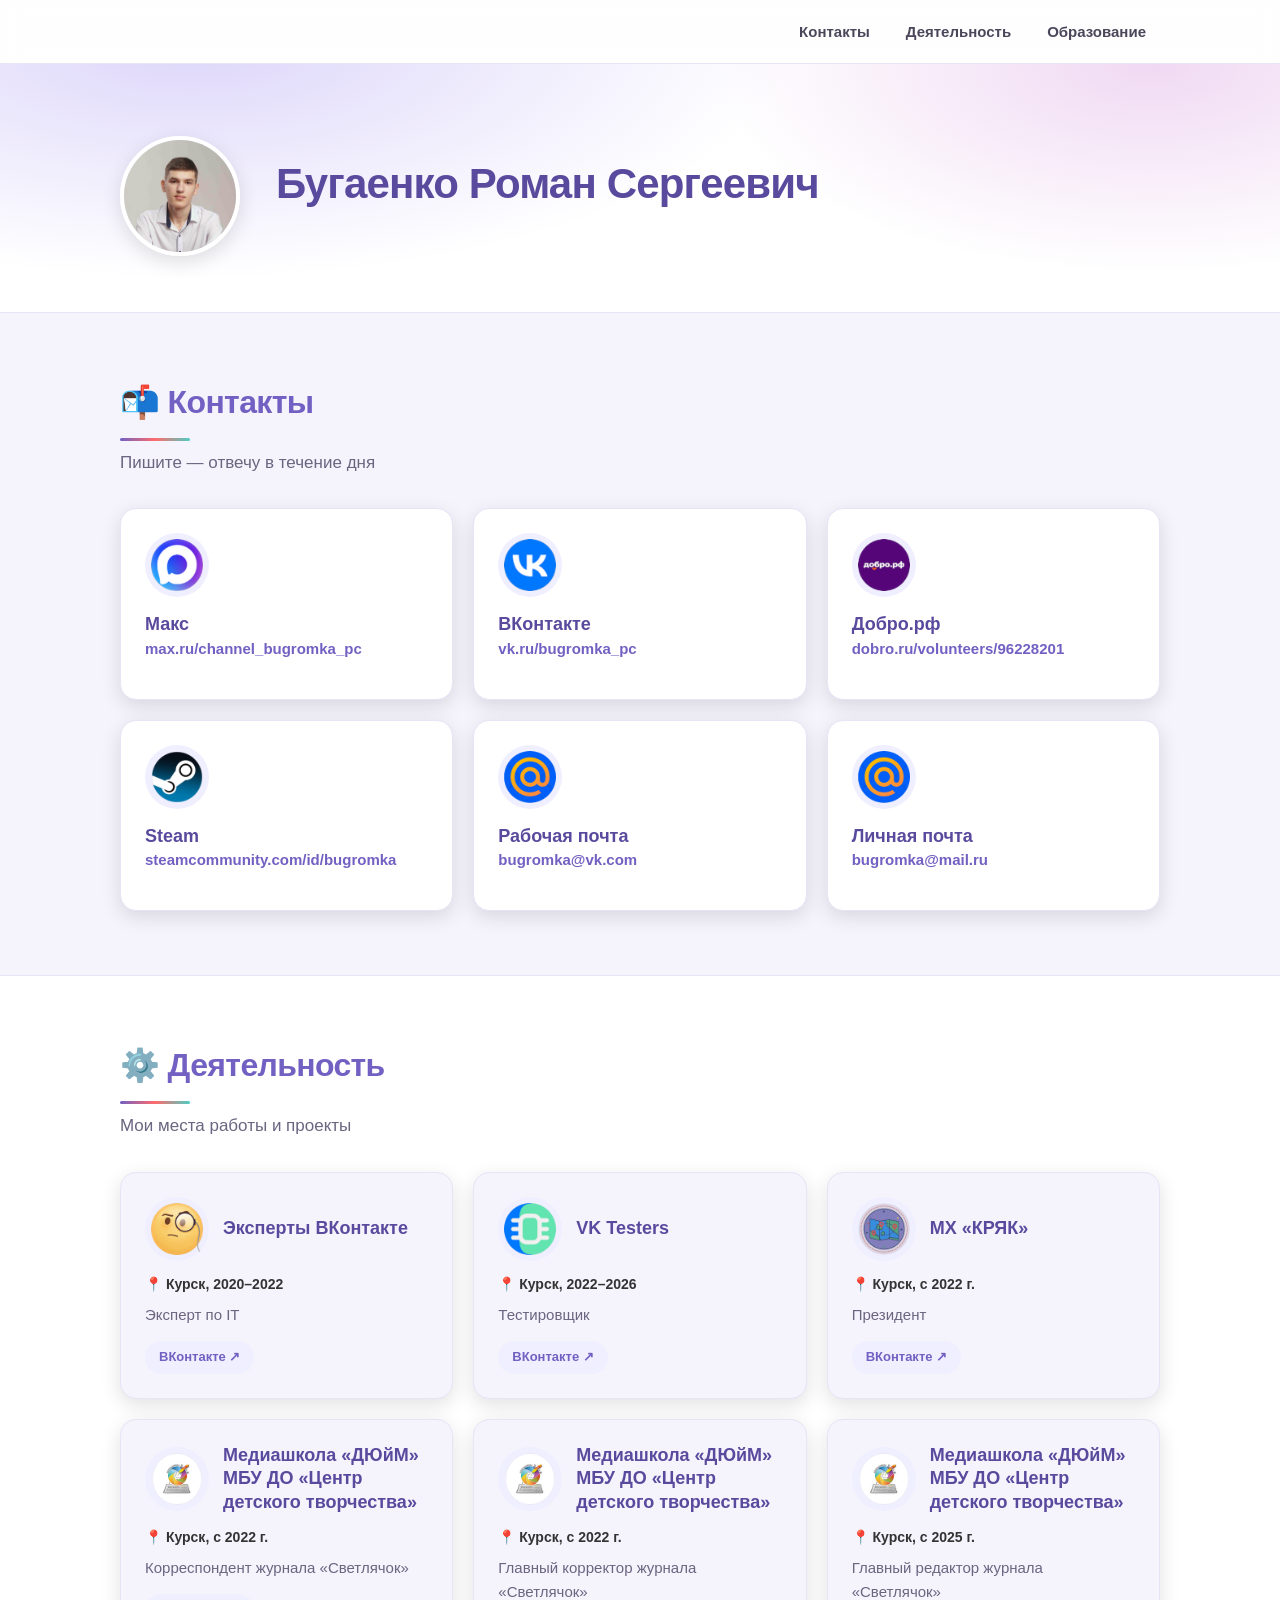
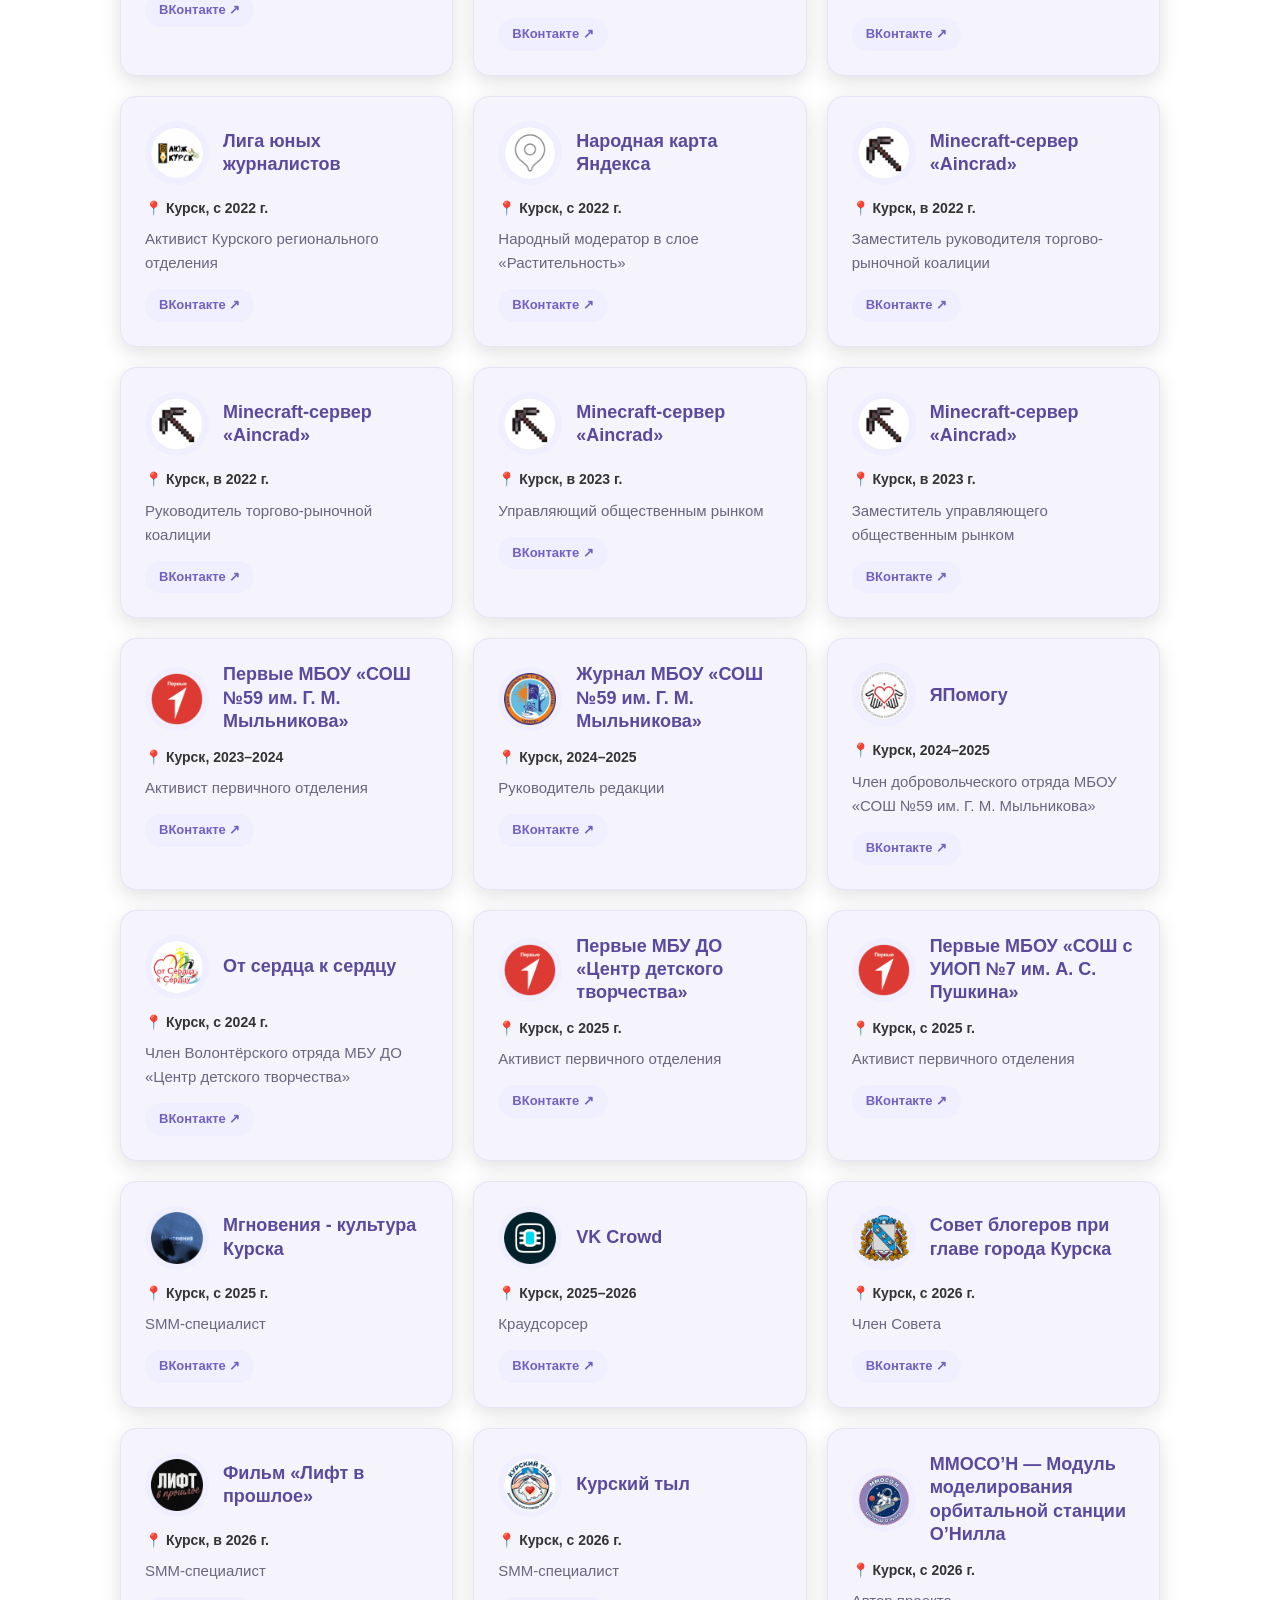
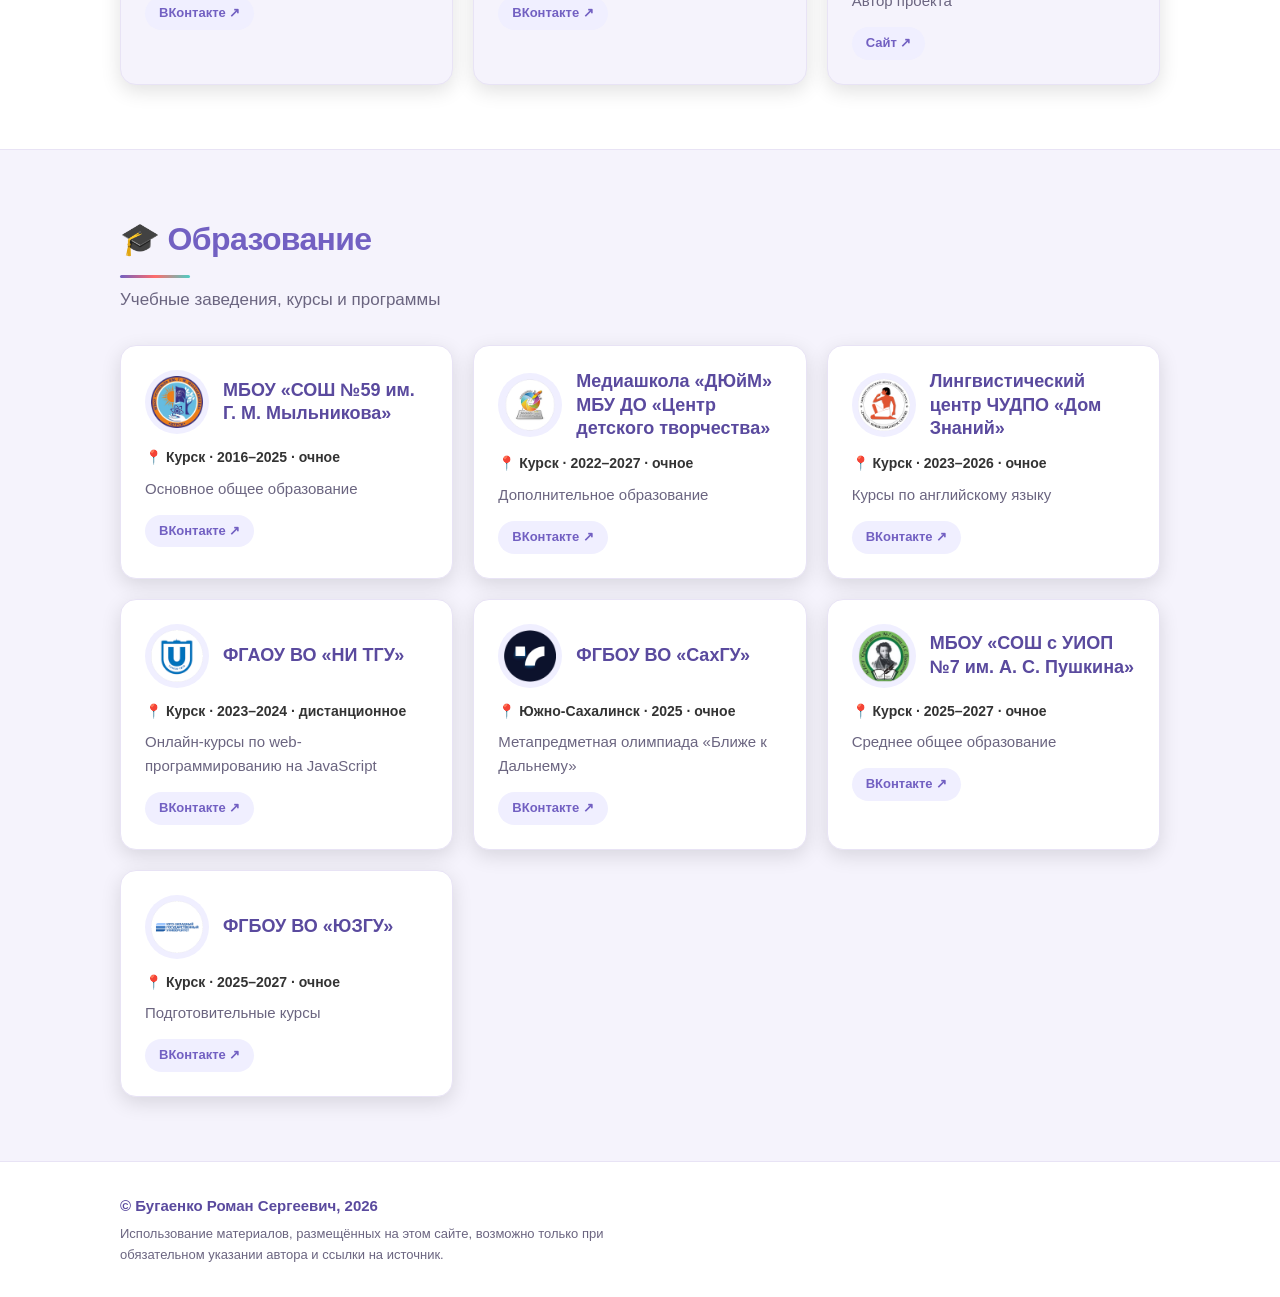
==== index.html @ f412c1bd "Add school59 journal editor-in-chief card (2024-2025) Co-authored-by: arena-agent <297053741+arena-a" ====
<!DOCTYPE html>
<html lang="ru">
<head>
    <meta charset="UTF-8">
    <meta name="viewport" content="width=device-width, initial-scale=1.0">
    <meta name="description" content="Бугаенко Роман Сергеевич — образование и контакты.">
    <meta name="theme-color" content="#7260c2">
    <title>Бугаенко Роман Сергеевич — Образование и контакты</title>
    <link rel="icon" href="assets/images/favicon.ico" sizes="48x48">
    <link rel="icon" type="image/png" sizes="32x32" href="assets/images/favicon-32.png">
    <link rel="icon" type="image/png" sizes="16x16" href="assets/images/favicon-16.png">
    <link rel="apple-touch-icon" sizes="180x180" href="assets/images/apple-touch-icon.png">
    <link rel="stylesheet" href="assets/css/style.css">
</head>
<body id="top">

    <header class="site-header">
        <div class="container header__inner">
            <nav class="nav" aria-label="Основная навигация">
                <a href="#contacts">Контакты</a>
                <a href="#activity">Деятельность</a>
                <a href="#education">Образование</a>
            </nav>
        </div>
    </header>

    <main>

        <section class="hero">
            <div class="container hero__inner">
                <img src="assets/images/avatar.jpg"
                     alt="Бугаенко Роман Сергеевич" class="hero__avatar" data-fallback="👤" referrerpolicy="no-referrer">
                <div class="hero__text">
                    <h1>Бугаенко Роман Сергеевич</h1>
                </div>
            </div>
        </section>

        <section class="section" id="contacts">
            <div class="container">
                <h2 class="section__title">📬 Контакты</h2>
                <p class="section__subtitle">Пишите — отвечу в течение дня</p>

                <div class="cards cards--contacts">
                    <a class="card card--link" href="https://max.ru/channel_bugromka_pc" target="_blank" rel="noopener noreferrer">
                        <div class="card__logo">
                            <img src="assets/images/max.png"
                                 alt="Макс" data-fallback="💬" referrerpolicy="no-referrer">
                        </div>
                        <h3 class="card__title">Макс</h3>
                        <p class="card__desc">max.ru/channel_bugromka_pc</p>
                    </a>

                    <a class="card card--link" href="https://vk.ru/bugromka_pc" target="_blank" rel="noopener noreferrer">
                        <div class="card__logo">
                            <img src="assets/images/vk.png"
                                 alt="VK" data-fallback="💙" referrerpolicy="no-referrer">
                        </div>
                        <h3 class="card__title">ВКонтакте</h3>
                        <p class="card__desc">vk.ru/bugromka_pc</p>
                    </a>

                    <a class="card card--link" href="https://dobro.ru/volunteers/96228201/about" target="_blank" rel="noopener noreferrer">
                        <div class="card__logo">
                            <img src="assets/images/dobro.png"
                                 alt="Добро.рф" data-fallback="❤️" referrerpolicy="no-referrer">
                        </div>
                        <h3 class="card__title">Добро.рф</h3>
                        <p class="card__desc">dobro.ru/volunteers/96228201</p>
                    </a>

                    <a class="card card--link" href="https://steamcommunity.com/id/bugromka/" target="_blank" rel="noopener noreferrer">
                        <div class="card__logo">
                            <img src="assets/images/steam.png" alt="Steam" data-fallback="🎮">
                        </div>
                        <h3 class="card__title">Steam</h3>
                        <p class="card__desc">steamcommunity.com/id/bugromka</p>
                    </a>

                    <a class="card card--link" href="mailto:bugromka@vk.com">
                        <div class="card__logo">
                            <img src="assets/images/mail.png" alt="Рабочая почта" data-fallback="✉️">
                        </div>
                        <h3 class="card__title">Рабочая почта</h3>
                        <p class="card__desc">bugromka@vk.com</p>
                    </a>

                    <a class="card card--link" href="mailto:bugromka@mail.ru">
                        <div class="card__logo">
                            <img src="assets/images/mail.png" alt="Личная почта" data-fallback="✉️">
                        </div>
                        <h3 class="card__title">Личная почта</h3>
                        <p class="card__desc">bugromka@mail.ru</p>
                    </a>
                </div>
            </div>
        </section>

        <section class="section section--alt" id="activity">
            <div class="container">
                <h2 class="section__title">⚙️ Деятельность</h2>
                <p class="section__subtitle">Мои места работы и проекты</p>

                <div class="cards">
                    <article class="card">
                        <div class="card__head">
                            <div class="card__logo">
                                <img src="assets/images/experts-vk.png"
                                     alt="Эксперты ВКонтакте" loading="lazy" data-fallback="🧐">
                            </div>
                            <h3 class="card__title">Эксперты ВКонтакте</h3>
                        </div>
                        <p class="card__meta">📍 Курск, 2020–2022</p>
                        <p class="card__desc">Эксперт по IT</p>
                    
                        <a class="card__vk" href="https://vk.ru/club182611749" target="_blank" rel="noopener noreferrer">ВКонтакте ↗</a>
                    </article>
                    <article class="card">
                        <div class="card__head">
                            <div class="card__logo">
                                <img src="assets/images/work-vk-testers.png"
                                     alt="VK Testers" loading="lazy" data-fallback="🧪">
                            </div>
                            <h3 class="card__title">VK Testers</h3>
                        </div>
                        <p class="card__meta">📍 Курск, 2022–2026</p>
                        <p class="card__desc">Тестировщик</p>
                    
                        <a class="card__vk" href="https://vk.ru/testers" target="_blank" rel="noopener noreferrer">ВКонтакте ↗</a>
                    </article>
                    <article class="card">
                        <div class="card__head">
                            <div class="card__logo">
                                <img src="assets/images/work-kryak.png"
                                     alt="МХ «КРЯК»" loading="lazy" data-fallback="🌐">
                            </div>
                            <h3 class="card__title">МХ «КРЯК»</h3>
                        </div>
                        <p class="card__meta">📍 Курск, с 2022 г.</p>
                        <p class="card__desc">Президент</p>
                    
                        <a class="card__vk" href="https://vk.ru/yacluster_kryak" target="_blank" rel="noopener noreferrer">ВКонтакте ↗</a>
                    </article>
                    <article class="card">
                        <div class="card__head">
                            <div class="card__logo">
                                <img src="assets/images/dyujm.png"
                                     alt="Медиашкола «ДЮйМ» МБУ ДО «Центр детского творчества»" loading="lazy" data-fallback="📰">
                            </div>
                            <h3 class="card__title">Медиашкола «ДЮйМ» МБУ ДО «Центр детского творчества»</h3>
                        </div>
                        <p class="card__meta">📍 Курск, с 2022 г.</p>
                        <p class="card__desc">Корреспондент журнала «Светлячок»</p>
                        <a class="card__vk" href="https://vk.ru/mediaschuledyujm" target="_blank" rel="noopener noreferrer">ВКонтакте ↗</a>
                    </article>
                    <article class="card">
                        <div class="card__head">
                            <div class="card__logo">
                                <img src="assets/images/dyujm.png"
                                     alt="Медиашкола «ДЮйМ» МБУ ДО «Центр детского творчества»" loading="lazy" data-fallback="📰">
                            </div>
                            <h3 class="card__title">Медиашкола «ДЮйМ» МБУ ДО «Центр детского творчества»</h3>
                        </div>
                        <p class="card__meta">📍 Курск, с 2022 г.</p>
                        <p class="card__desc">Главный корректор журнала «Светлячок»</p>
                        <a class="card__vk" href="https://vk.ru/mediaschuledyujm" target="_blank" rel="noopener noreferrer">ВКонтакте ↗</a>
                    </article>
                    <article class="card">
                        <div class="card__head">
                            <div class="card__logo">
                                <img src="assets/images/dyujm.png"
                                     alt="Медиашкола «ДЮйМ» МБУ ДО «Центр детского творчества»" loading="lazy" data-fallback="📰">
                            </div>
                            <h3 class="card__title">Медиашкола «ДЮйМ» МБУ ДО «Центр детского творчества»</h3>
                        </div>
                        <p class="card__meta">📍 Курск, с 2025 г.</p>
                        <p class="card__desc">Главный редактор журнала «Светлячок»</p>
                        <a class="card__vk" href="https://vk.ru/mediaschuledyujm" target="_blank" rel="noopener noreferrer">ВКонтакте ↗</a>
                    </article>
                    <article class="card">
                        <div class="card__head">
                            <div class="card__logo">
                                <img src="assets/images/lyuzh.png"
                                     alt="Лига юных журналистов" loading="lazy" data-fallback="📝">
                            </div>
                            <h3 class="card__title">Лига юных журналистов</h3>
                        </div>
                        <p class="card__meta">📍 Курск, с 2022 г.</p>
                        <p class="card__desc">Активист Курского регионального отделения</p>
                    
                        <a class="card__vk" href="https://vk.ru/mediasckoola" target="_blank" rel="noopener noreferrer">ВКонтакте ↗</a>
                    </article>
                    <article class="card">
                        <div class="card__head">
                            <div class="card__logo">
                                <img src="assets/images/nmap.png"
                                     alt="Народная карта Яндекса" loading="lazy" data-fallback="🗺️">
                            </div>
                            <h3 class="card__title">Народная карта Яндекса</h3>
                        </div>
                        <p class="card__meta">📍 Курск, с 2022 г.</p>
                        <p class="card__desc">Народный модератор в слое «Растительность»</p>
                    
                        <a class="card__vk" href="https://vk.ru/nmaps_official" target="_blank" rel="noopener noreferrer">ВКонтакте ↗</a>
                    </article>
                    <article class="card">
                        <div class="card__head">
                            <div class="card__logo">
                                <img src="assets/images/aincrad.png"
                                     alt="Minecraft-сервер «Aincrad»" loading="lazy" data-fallback="⛏️">
                            </div>
                            <h3 class="card__title">Minecraft-сервер «Aincrad»</h3>
                        </div>
                        <p class="card__meta">📍 Курск, в 2022 г.</p>
                        <p class="card__desc">Заместитель руководителя торгово-рыночной коалиции</p>
                    
                        <a class="card__vk" href="https://vk.ru/aynckrad" target="_blank" rel="noopener noreferrer">ВКонтакте ↗</a>
                    </article>
                    <article class="card">
                        <div class="card__head">
                            <div class="card__logo">
                                <img src="assets/images/aincrad.png"
                                     alt="Minecraft-сервер «Aincrad»" loading="lazy" data-fallback="⛏️">
                            </div>
                            <h3 class="card__title">Minecraft-сервер «Aincrad»</h3>
                        </div>
                        <p class="card__meta">📍 Курск, в 2022 г.</p>
                        <p class="card__desc">Руководитель торгово-рыночной коалиции</p>
                    
                        <a class="card__vk" href="https://vk.ru/aynckrad" target="_blank" rel="noopener noreferrer">ВКонтакте ↗</a>
                    </article>
                    <article class="card">
                        <div class="card__head">
                            <div class="card__logo">
                                <img src="assets/images/aincrad.png"
                                     alt="Minecraft-сервер «Aincrad»" loading="lazy" data-fallback="⛏️">
                            </div>
                            <h3 class="card__title">Minecraft-сервер «Aincrad»</h3>
                        </div>
                        <p class="card__meta">📍 Курск, в 2023 г.</p>
                        <p class="card__desc">Управляющий общественным рынком</p>
                    
                        <a class="card__vk" href="https://vk.ru/aynckrad" target="_blank" rel="noopener noreferrer">ВКонтакте ↗</a>
                    </article>
                    <article class="card">
                        <div class="card__head">
                            <div class="card__logo">
                                <img src="assets/images/aincrad.png"
                                     alt="Minecraft-сервер «Aincrad»" loading="lazy" data-fallback="⛏️">
                            </div>
                            <h3 class="card__title">Minecraft-сервер «Aincrad»</h3>
                        </div>
                        <p class="card__meta">📍 Курск, в 2023 г.</p>
                        <p class="card__desc">Заместитель управляющего общественным рынком</p>
                    
                        <a class="card__vk" href="https://vk.ru/aynckrad" target="_blank" rel="noopener noreferrer">ВКонтакте ↗</a>
                    </article>
                    <article class="card">
                        <div class="card__head">
                            <div class="card__logo">
                                <img src="assets/images/work-pervye.png"
                                     alt="Первые МБОУ «СОШ №59 им. Г. М. Мыльникова»" loading="lazy" data-fallback="1️⃣">
                            </div>
                            <h3 class="card__title">Первые МБОУ «СОШ №59 им. Г. М. Мыльникова»</h3>
                        </div>
                        <p class="card__meta">📍 Курск, 2023–2024</p>
                        <p class="card__desc">Активист первичного отделения</p>
                    
                        <a class="card__vk" href="https://vk.ru/school59k" target="_blank" rel="noopener noreferrer">ВКонтакте ↗</a>
                    </article>
                    <article class="card">
                        <div class="card__head">
                            <div class="card__logo">
                                <img src="assets/images/school59.png"
                                     alt="Журнал МБОУ «СОШ №59 им. Г. М. Мыльникова»" loading="lazy" data-fallback="📰">
                            </div>
                            <h3 class="card__title">Журнал МБОУ «СОШ №59 им. Г. М. Мыльникова»</h3>
                        </div>
                        <p class="card__meta">📍 Курск, 2024–2025</p>
                        <p class="card__desc">Руководитель редакции</p>
                        <a class="card__vk" href="https://vk.ru/school59k" target="_blank" rel="noopener noreferrer">ВКонтакте ↗</a>
                    </article>
                    <article class="card">
                        <div class="card__head">
                            <div class="card__logo">
                                <img src="assets/images/yapomogu.png"
                                     alt="ЯПомогу" loading="lazy" data-fallback="🤝">
                            </div>
                            <h3 class="card__title">ЯПомогу</h3>
                        </div>
                        <p class="card__meta">📍 Курск, 2024–2025</p>
                        <p class="card__desc">Член добровольческого отряда МБОУ «СОШ №59 им. Г. М. Мыльникова»</p>
                    
                        <a class="card__vk" href="https://vk.ru/school59k" target="_blank" rel="noopener noreferrer">ВКонтакте ↗</a>
                    </article>
                    <article class="card">
                        <div class="card__head">
                            <div class="card__logo">
                                <img src="assets/images/heart2heart.png"
                                     alt="От сердца к сердцу" loading="lazy" data-fallback="💗">
                            </div>
                            <h3 class="card__title">От сердца к сердцу</h3>
                        </div>
                        <p class="card__meta">📍 Курск, с 2024 г.</p>
                        <p class="card__desc">Член Волонтёрского отряда МБУ ДО «Центр детского творчества»</p>
                    
                        <a class="card__vk" href="https://vk.ru/club193783257" target="_blank" rel="noopener noreferrer">ВКонтакте ↗</a>
                    </article>
                    <article class="card">
                        <div class="card__head">
                            <div class="card__logo">
                                <img src="assets/images/work-pervye.png"
                                     alt="Первые МБУ ДО «Центр детского творчества»" loading="lazy" data-fallback="1️⃣">
                            </div>
                            <h3 class="card__title">Первые МБУ ДО «Центр детского творчества»</h3>
                        </div>
                        <p class="card__meta">📍 Курск, с 2025 г.</p>
                        <p class="card__desc">Активист первичного отделения</p>
                    
                        <a class="card__vk" href="https://vk.ru/cdtkursk" target="_blank" rel="noopener noreferrer">ВКонтакте ↗</a>
                    </article>
                    <article class="card">
                        <div class="card__head">
                            <div class="card__logo">
                                <img src="assets/images/work-pervye.png"
                                     alt="Первые МБОУ «СОШ с УИОП №7 им. А. С. Пушкина»" loading="lazy" data-fallback="1️⃣">
                            </div>
                            <h3 class="card__title">Первые МБОУ «СОШ с УИОП №7 им. А. С. Пушкина»</h3>
                        </div>
                        <p class="card__meta">📍 Курск, с 2025 г.</p>
                        <p class="card__desc">Активист первичного отделения</p>
                    
                        <a class="card__vk" href="https://vk.ru/public172144702" target="_blank" rel="noopener noreferrer">ВКонтакте ↗</a>
                    </article>
                    <article class="card">
                        <div class="card__head">
                            <div class="card__logo">
                                <img src="assets/images/work-mgnoveniya.png"
                                     alt="Мгновения - культура Курска" loading="lazy" data-fallback="🎭">
                            </div>
                            <h3 class="card__title">Мгновения - культура Курска</h3>
                        </div>
                        <p class="card__meta">📍 Курск, с 2025 г.</p>
                        <p class="card__desc">SMM-специалист</p>
                    
                        <a class="card__vk" href="https://vk.ru/kurskmoment" target="_blank" rel="noopener noreferrer">ВКонтакте ↗</a>
                    </article>
                    <article class="card">
                        <div class="card__head">
                            <div class="card__logo">
                                <img src="assets/images/work-vk-crowd.png"
                                     alt="VK Crowd" loading="lazy" data-fallback="👥">
                            </div>
                            <h3 class="card__title">VK Crowd</h3>
                        </div>
                        <p class="card__meta">📍 Курск, 2025–2026</p>
                        <p class="card__desc">Краудсорсер</p>
                    
                        <a class="card__vk" href="https://vk.ru/crowd" target="_blank" rel="noopener noreferrer">ВКонтакте ↗</a>
                    </article>
                    <article class="card">
                        <div class="card__head">
                            <div class="card__logo">
                                <img src="assets/images/work-gorod-kursk.png"
                                     alt="Город Курск" loading="lazy" data-fallback="🏛️">
                            </div>
                            <h3 class="card__title">Совет блогеров при главе города Курска</h3>
                        </div>
                        <p class="card__meta">📍 Курск, с 2026 г.</p>
                        <p class="card__desc">Член Совета</p>
                    
                        <a class="card__vk" href="https://vk.ru/kurskpressa" target="_blank" rel="noopener noreferrer">ВКонтакте ↗</a>
                    </article>
                    <article class="card">
                        <div class="card__head">
                            <div class="card__logo">
                                <img src="assets/images/work-lift.png"
                                     alt="ЛИФТ В ПРОШЛОМ" loading="lazy" data-fallback="🛗">
                            </div>
                            <h3 class="card__title">Фильм «Лифт в прошлое»</h3>
                        </div>
                        <p class="card__meta">📍 Курск, в 2026 г.</p>
                        <p class="card__desc">SMM-специалист</p>
                    
                        <a class="card__vk" href="https://vk.ru/lift_v_proshloe" target="_blank" rel="noopener noreferrer">ВКонтакте ↗</a>
                    </article>
                    <article class="card">
                        <div class="card__head">
                            <div class="card__logo">
                                <img src="assets/images/tyl.png"
                                     alt="Курский тыл" loading="lazy" data-fallback="❤️">
                            </div>
                            <h3 class="card__title">Курский тыл</h3>
                        </div>
                        <p class="card__meta">📍 Курск, с 2026 г.</p>
                        <p class="card__desc">SMM-специалист</p>
                    
                        <a class="card__vk" href="https://vk.ru/tilkursk" target="_blank" rel="noopener noreferrer">ВКонтакте ↗</a>
                    </article>
                    <article class="card">
                        <div class="card__head">
                            <div class="card__logo">
                                <img src="assets/images/mmoson.png"
                                     alt="ММОСО’Н — Модуль моделирования орбитальной станции О’Нилла" loading="lazy" data-fallback="🛰️">
                            </div>
                            <h3 class="card__title">ММОСО’Н — Модуль моделирования орбитальной станции О’Нилла</h3>
                        </div>
                        <p class="card__meta">📍 Курск, с 2026 г.</p>
                        <p class="card__desc">Автор проекта</p>
                        <a class="card__vk" href="https://www.mmoson.space/ru/index.html" target="_blank" rel="noopener noreferrer">Сайт ↗</a>
                    </article>
                </div>
            </div>
        </section>

        <section class="section" id="education">
            <div class="container">
                <h2 class="section__title">🎓 Образование</h2>
                <p class="section__subtitle">Учебные заведения, курсы и программы</p>

                <div class="cards">
                    <article class="card">
                        <div class="card__head">
                            <div class="card__logo">
                                <img src="assets/images/school59.png"
                                     alt="Школа №59" loading="lazy" data-fallback="🏫" referrerpolicy="no-referrer">
                            </div>
                            <h3 class="card__title">МБОУ «СОШ №59 им. Г. М. Мыльникова»</h3>
                        </div>
                        <p class="card__meta">📍 Курск · 2016–2025 · очное</p>
                        <p class="card__desc">Основное общее образование</p>
                        <a class="card__vk" href="https://vk.ru/school59k" target="_blank" rel="noopener noreferrer">ВКонтакте ↗</a>
                    </article>
                    <article class="card">
                        <div class="card__head">
                            <div class="card__logo">
                                <img src="assets/images/dyujm.png"
                                     alt="Медиашкола ДЮйМ" loading="lazy" data-fallback="🎬" referrerpolicy="no-referrer">
                            </div>
                            <h3 class="card__title">Медиашкола «ДЮйМ» МБУ ДО «Центр детского творчества»</h3>
                        </div>
                        <p class="card__meta">📍 Курск · 2022–2027 · очное</p>
                        <p class="card__desc">Дополнительное образование</p>
                        <a class="card__vk" href="https://vk.ru/mediaschuledyujm" target="_blank" rel="noopener noreferrer">ВКонтакте ↗</a>
                    </article>
                    <article class="card">
                        <div class="card__head">
                            <div class="card__logo">
                                <img src="assets/images/lingvist.png"
                                     alt="Лингвистический центр" loading="lazy" data-fallback="🗣️" referrerpolicy="no-referrer">
                            </div>
                            <h3 class="card__title">Лингвистический центр ЧУДПО «Дом Знаний»</h3>
                        </div>
                        <p class="card__meta">📍 Курск · 2023–2026 · очное</p>
                        <p class="card__desc">Курсы по английскому языку</p>
                        <a class="card__vk" href="https://vk.ru/club7445715" target="_blank" rel="noopener noreferrer">ВКонтакте ↗</a>
                    </article>
                    <article class="card">
                        <div class="card__head">
                            <div class="card__logo">
                                <img src="assets/images/tsu.png"
                                     alt="ФГАОУ ВО «НИ ТГУ»" loading="lazy" data-fallback="💻" referrerpolicy="no-referrer">
                        </div>
                        <h3 class="card__title">ФГАОУ ВО «НИ ТГУ»</h3>
                        </div>
                        <p class="card__meta">📍 Курск · 2023–2024 · дистанционное</p>
                        <p class="card__desc">Онлайн-курсы по web-программированию на JavaScript</p>
                        <a class="card__vk" href="https://vk.ru/tomskuniversity" target="_blank" rel="noopener noreferrer">ВКонтакте ↗</a>
                    </article>
                    <article class="card">
                        <div class="card__head">
                            <div class="card__logo">
                                <img src="assets/images/sakhgu.png"
                                     alt="СахГУ" loading="lazy" data-fallback="🎓" referrerpolicy="no-referrer">
                            </div>
                            <h3 class="card__title">ФГБОУ ВО «СахГУ»</h3>
                        </div>
                        <p class="card__meta">📍 Южно-Сахалинск · 2025 · очное</p>
                        <p class="card__desc">Метапредметная олимпиада «Ближе к Дальнему»</p>
                        <a class="card__vk" href="https://vk.ru/sakhgu" target="_blank" rel="noopener noreferrer">ВКонтакте ↗</a>
                    </article>
                    <article class="card">
                        <div class="card__head">
                            <div class="card__logo">
                                <img src="assets/images/school7.png"
                                     alt="Школа №7" loading="lazy" data-fallback="🏫" referrerpolicy="no-referrer">
                            </div>
                            <h3 class="card__title">МБОУ «СОШ с УИОП №7 им. А. С. Пушкина»</h3>
                        </div>
                        <p class="card__meta">📍 Курск · 2025–2027 · очное</p>
                        <p class="card__desc">Среднее общее образование</p>
                        <a class="card__vk" href="https://vk.ru/public172144702" target="_blank" rel="noopener noreferrer">ВКонтакте ↗</a>
                    </article>
                    <article class="card">
                        <div class="card__head">
                            <div class="card__logo">
                                <img src="assets/images/swsu.png"
                                     alt="ЮЗГУ" loading="lazy" data-fallback="🏛️" referrerpolicy="no-referrer">
                            </div>
                            <h3 class="card__title">ФГБОУ ВО «ЮЗГУ»</h3>
                        </div>
                        <p class="card__meta">📍 Курск · 2025–2027 · очное</p>
                        <p class="card__desc">Подготовительные курсы</p>
                        <a class="card__vk" href="https://vk.ru/swsu_kursk" target="_blank" rel="noopener noreferrer">ВКонтакте ↗</a>
                    </article>
                </div>
            </div>
        </section>

    </main>

    <footer class="site-footer">
        <div class="container footer__inner">
            <div>
                <p class="footer__copyright">© Бугаенко Роман Сергеевич, 2026</p>
                <p class="footer__legal">Использование материалов, размещённых на этом сайте, возможно только при обязательном указании автора и ссылки на источник.</p>
            </div>
        </div>
    </footer>

    <script src="assets/js/main.js"></script>
</body>
</html>
---- assets/css/style.css ----
/* ============================================================
   Персональный сайт — светлое оформление,
   цвета из эталонной страницы (фиолетовая палитра МХ «КРЯК»)
   ============================================================ */

:root {
  --bg: #f5f3fc;
  --surface: #ffffff;
  --text: #333333;
  --muted: #6b6580;
  --accent: #7260c2;
  --accent-hover: #5a4a9e;
  --accent-soft: #f0efff;
  --accent-tint: #e9e7ff;
  --secondary: #ff6b6b;
  --accent-teal: #4ecdc4;
  --border: #e8e3f5;
  --radius: 16px;
  --shadow: 0 6px 20px rgba(0, 0, 0, 0.12);
  --shadow-hover: 0 15px 30px rgba(0, 0, 0, 0.18);
  --container: 1040px;
  --header-h: 64px;
}

*,
*::before,
*::after {
  box-sizing: border-box;
}

html {
  scroll-behavior: smooth;
  scroll-padding-top: calc(var(--header-h) + 16px);
}

body {
  margin: 0;
  font-family: -apple-system, BlinkMacSystemFont, "Segoe UI", Roboto,
    "Helvetica Neue", Arial, sans-serif;
  font-size: 16px;
  line-height: 1.6;
  color: var(--text);
  background: var(--bg);
  -webkit-font-smoothing: antialiased;
}

img {
  max-width: 100%;
  display: block;
}

a {
  color: var(--accent);
}

.container {
  width: min(100% - 40px, var(--container));
  margin-inline: auto;
}

/* ---------- Шапка ---------- */

.site-header {
  position: sticky;
  top: 0;
  z-index: 100;
  height: var(--header-h);
  background: rgba(255, 255, 255, 0.92);
  backdrop-filter: blur(10px);
  -webkit-backdrop-filter: blur(10px);
  border-bottom: 1px solid var(--border);
}

.header__inner {
  height: 100%;
  display: flex;
  align-items: center;
  justify-content: flex-end;
  gap: 16px;
}

.nav {
  display: flex;
  gap: 8px;
}

.nav a {
  text-decoration: none;
  color: #4b4659;
  font-weight: 600;
  font-size: 15px;
  padding: 8px 14px;
  border-radius: 10px;
  transition: background 0.2s ease, color 0.2s ease;
}

.nav a:hover,
.nav a:focus-visible {
  background: #f1eefc;
  color: var(--accent);
  outline: none;
}

/* ---------- Герой ---------- */

.hero {
  padding: 72px 0 56px;
  background:
    radial-gradient(1000px 400px at 15% -10%, #ddd6fa 0%, transparent 60%),
    radial-gradient(800px 380px at 90% 0%, #f0d9f3 0%, transparent 55%),
    var(--surface);
  border-bottom: 1px solid var(--border);
}

.hero__inner {
  display: flex;
  align-items: center;
  gap: 36px;
}

.hero__avatar {
  flex: 0 0 auto;
  width: 120px;
  height: 120px;
  border-radius: 50%;
  object-fit: cover;
  border: 4px solid var(--surface);
  box-shadow: var(--shadow);
}

.hero__avatar--fallback {
  display: grid;
  place-items: center;
  font-size: 56px;
  background: var(--accent-soft);
}

.hero h1 {
  margin: 0 0 24px;
  font-size: clamp(28px, 5vw, 42px);
  line-height: 1.15;
  letter-spacing: -0.02em;
  color: var(--accent-hover);
}

/* ---------- Разделы ---------- */

.section {
  padding: 64px 0;
}

.section--alt {
  background: var(--surface);
  border-top: 1px solid var(--border);
  border-bottom: 1px solid var(--border);
}

.section__title {
  margin: 0 0 8px;
  font-size: clamp(24px, 3.5vw, 32px);
  letter-spacing: -0.02em;
  color: var(--accent);
}

.section__title::after {
  content: "";
  display: block;
  width: 70px;
  height: 3px;
  margin-top: 10px;
  border-radius: 3px;
  background: linear-gradient(90deg, var(--accent), var(--secondary), var(--accent-teal));
}

.section__subtitle {
  margin: 0 0 32px;
  color: var(--muted);
  font-size: 17px;
}

/* ---------- Карточки ---------- */

.cards {
  display: grid;
  grid-template-columns: repeat(auto-fill, minmax(280px, 1fr));
  gap: 20px;
}

.card {
  background: var(--surface);
  border: 1px solid var(--border);
  border-radius: var(--radius);
  padding: 24px;
  box-shadow: var(--shadow);
  transition: transform 0.2s ease, box-shadow 0.2s ease, border-color 0.2s ease;
}

.section--alt .card {
  background: var(--bg);
}

.card:hover {
  transform: translateY(-4px);
  box-shadow: var(--shadow-hover);
  border-color: #d9d2f0;
}

.card__head {
  display: flex;
  align-items: center;
  gap: 14px;
  margin-bottom: 12px;
}

.card__logo {
  display: grid;
  place-items: center;
  width: 64px;
  height: 64px;
  flex: 0 0 auto;
  margin-bottom: 16px;
  border-radius: 50%;
  background: var(--accent-soft);
  font-size: 28px;
  overflow: hidden;
}

.card__head .card__logo {
  margin-bottom: 0;
}

.card__logo img {
  width: 100%;
  height: 100%;
  object-fit: contain;
  padding: 6px;
}

.card__logo .img-fallback {
  font-size: 28px;
}

.card__title {
  margin: 0;
  font-size: 18px;
  line-height: 1.3;
  color: var(--accent-hover);
}

.card__meta {
  margin: 0 0 8px;
  font-size: 14px;
  font-weight: 600;
  color: var(--text);
}

.card__desc {
  margin: 0 0 14px;
  color: var(--muted);
  font-size: 15px;
}

.card__vk {
  display: inline-flex;
  align-items: center;
  padding: 6px 14px;
  border-radius: 999px;
  background: var(--accent-soft);
  color: var(--accent);
  font-size: 13px;
  font-weight: 700;
  text-decoration: none;
  transition: background 0.2s ease, color 0.2s ease;
}

.card__vk:hover,
.card__vk:focus-visible {
  background: var(--accent);
  color: #fff;
  outline: none;
}

/* Карточки-ссылки (контакты) */

.card--link {
  display: block;
  text-decoration: none;
  color: inherit;
}

.card--link:focus-visible {
  outline: 2px solid var(--accent);
  outline-offset: 2px;
}

.card--link .card__desc {
  color: var(--accent);
  font-weight: 600;
  word-break: break-word;
}

/* ---------- Подвал ---------- */

.site-footer {
  padding: 32px 0;
  background: var(--surface);
  border-top: 1px solid var(--border);
}

.footer__inner {
  display: flex;
  align-items: flex-start;
  justify-content: space-between;
  gap: 16px;
  flex-wrap: wrap;
}

.footer__copyright {
  margin: 0 0 6px;
  color: var(--accent-hover);
  font-weight: 700;
  font-size: 15px;
}

.footer__legal {
  margin: 0;
  max-width: 70ch;
  color: var(--muted);
  font-size: 13px;
  line-height: 1.6;
}



/* ---------- Адаптив ---------- */

@media (max-width: 720px) {
  .hero {
    padding: 48px 0 40px;
  }

  .hero__inner {
    flex-direction: column;
    align-items: flex-start;
    gap: 24px;
  }

  .hero__avatar {
    width: 96px;
    height: 96px;
  }

  .hero__avatar--fallback {
    font-size: 44px;
  }

  .section {
    padding: 48px 0;
  }

  .nav {
    flex-wrap: wrap;
    justify-content: flex-end;
  }

  .nav a {
    padding: 8px 10px;
    font-size: 14px;
  }
}

@media (prefers-reduced-motion: reduce) {
  html {
    scroll-behavior: auto;
  }

  .card {
    transition: none;
  }

  .card:hover {
    transform: none;
  }
}
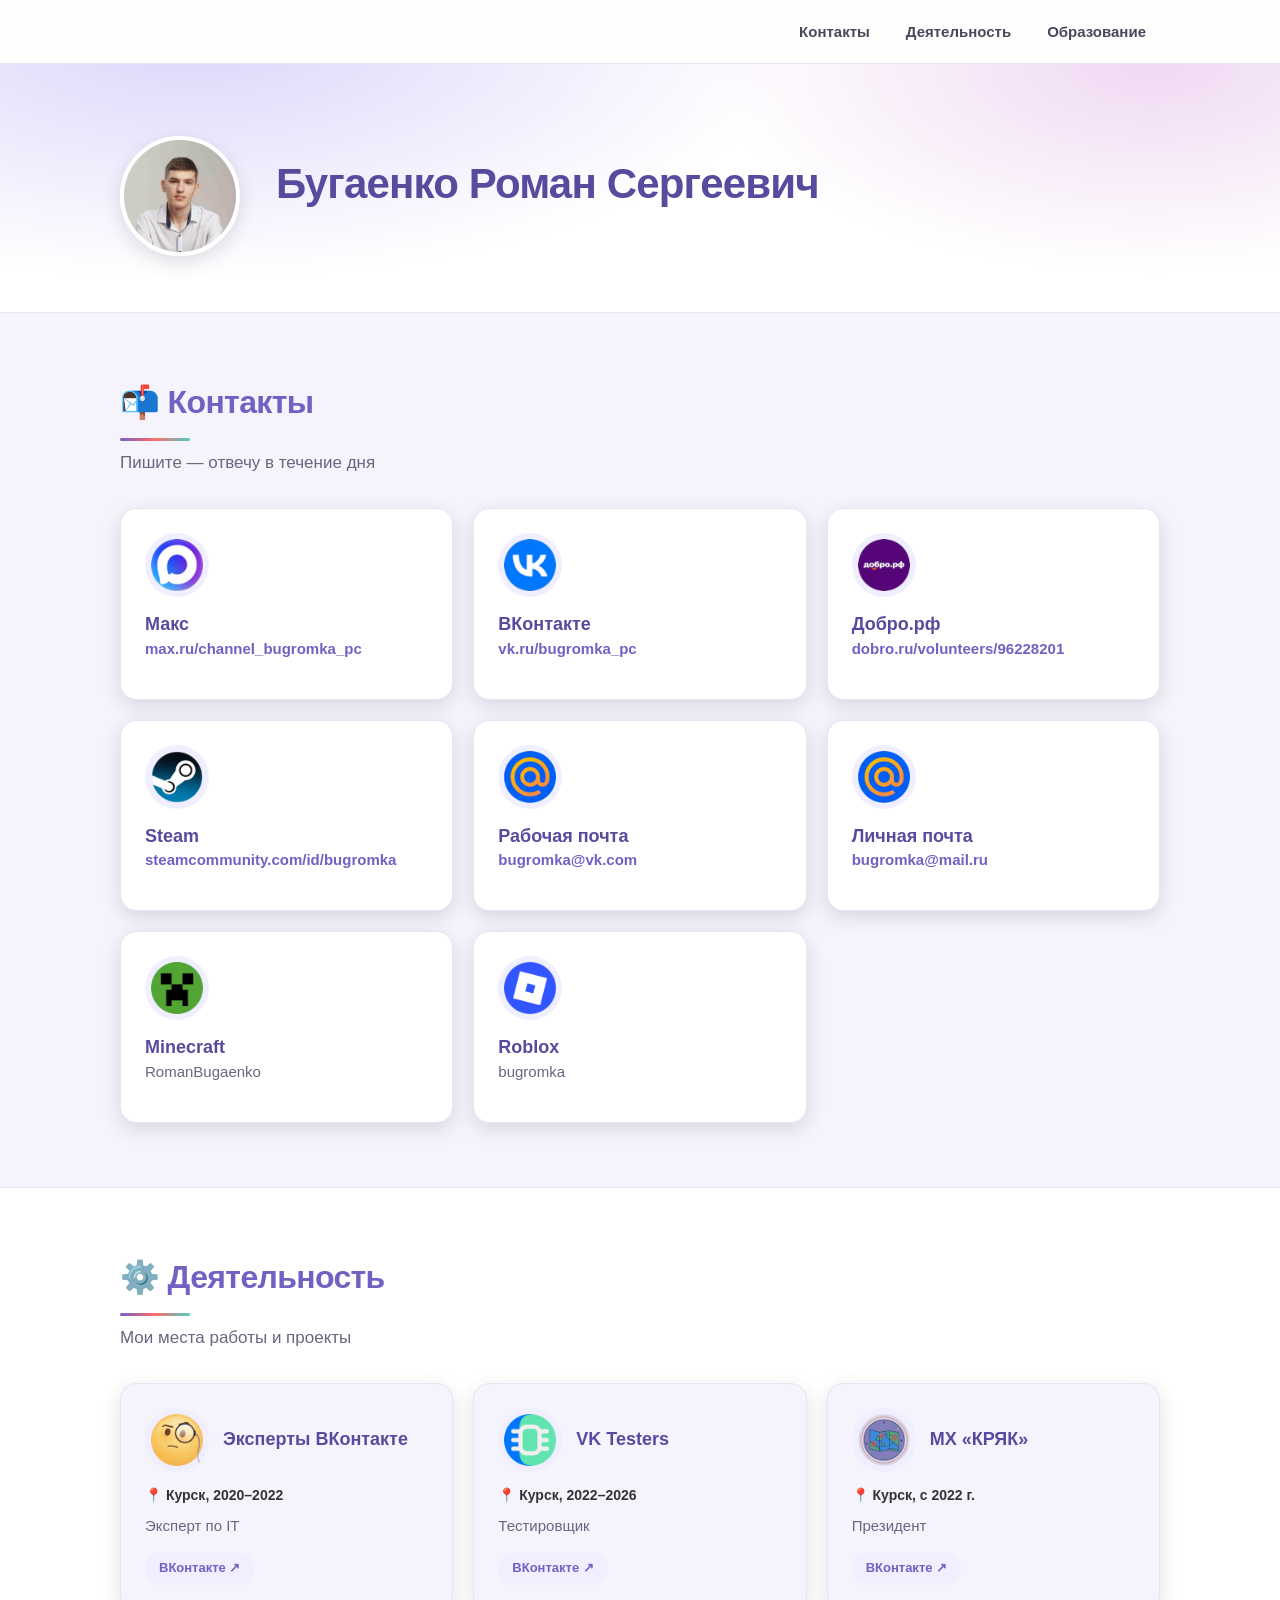
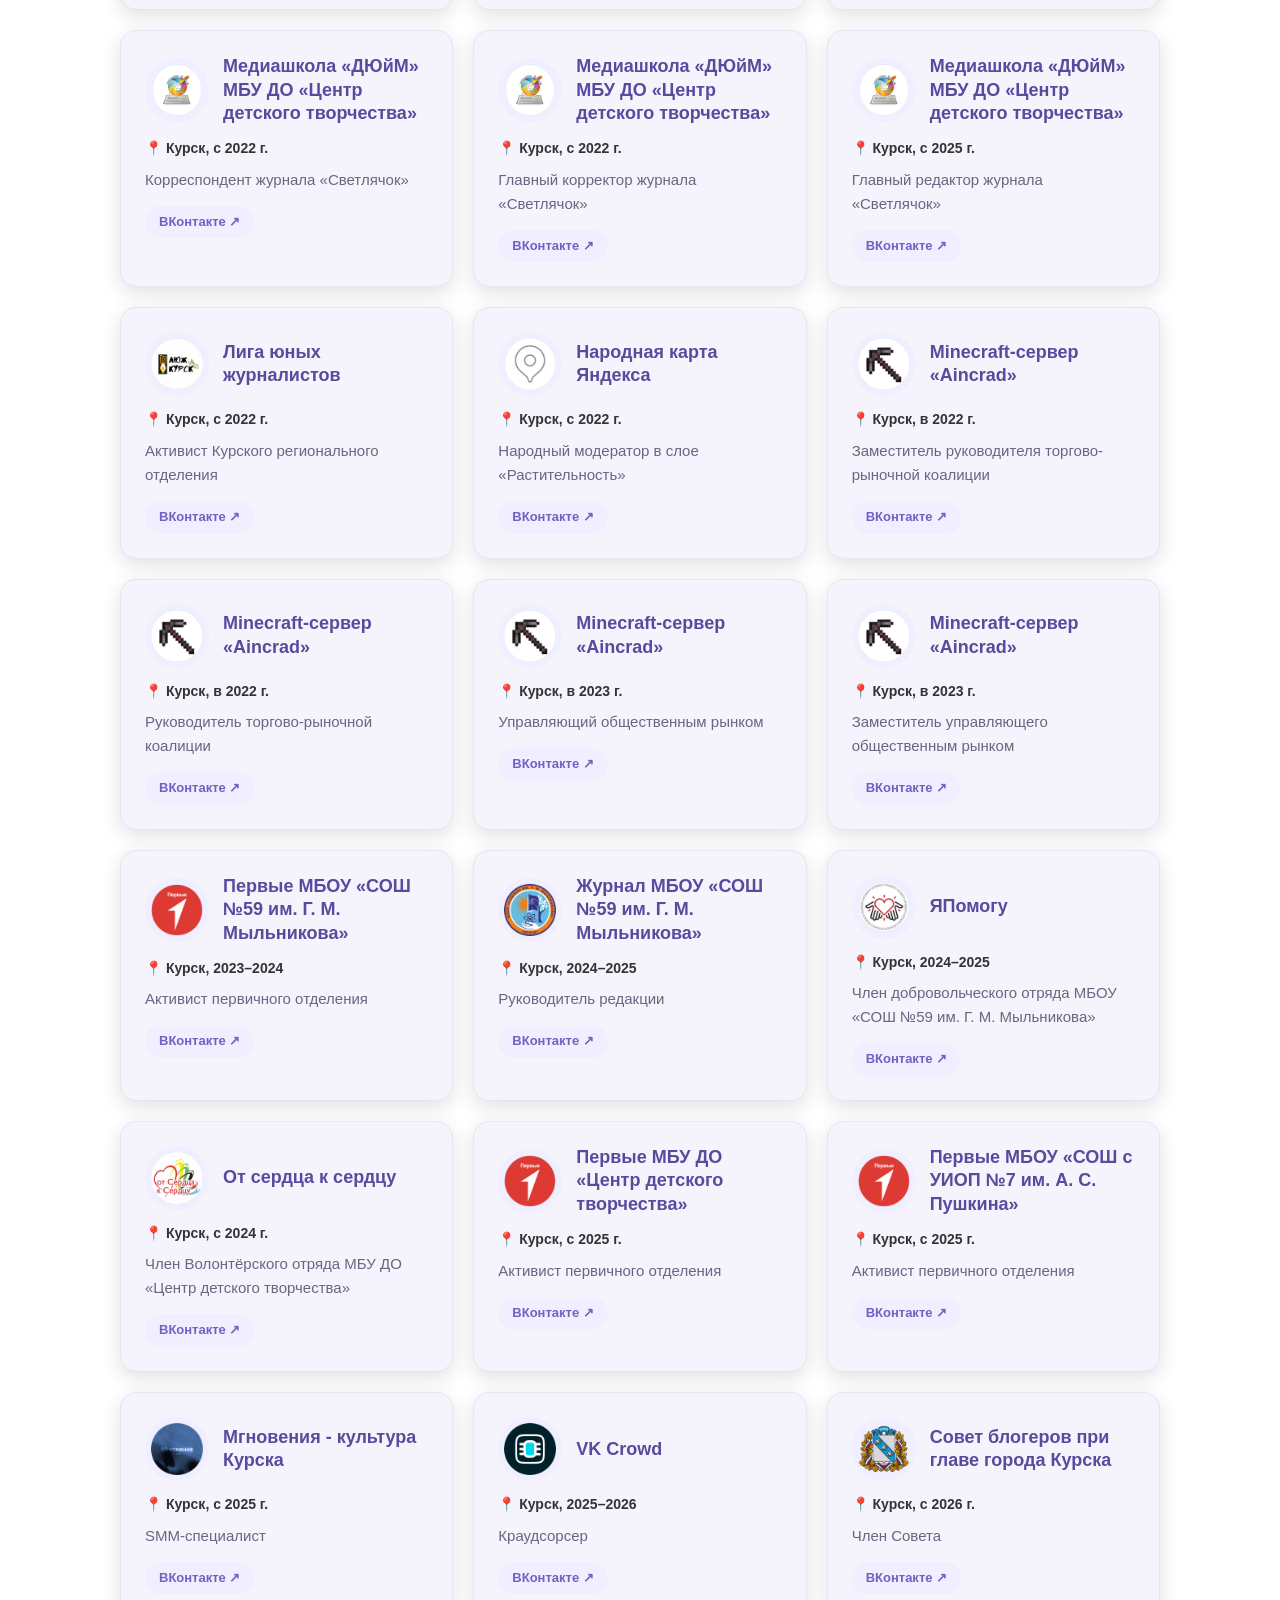
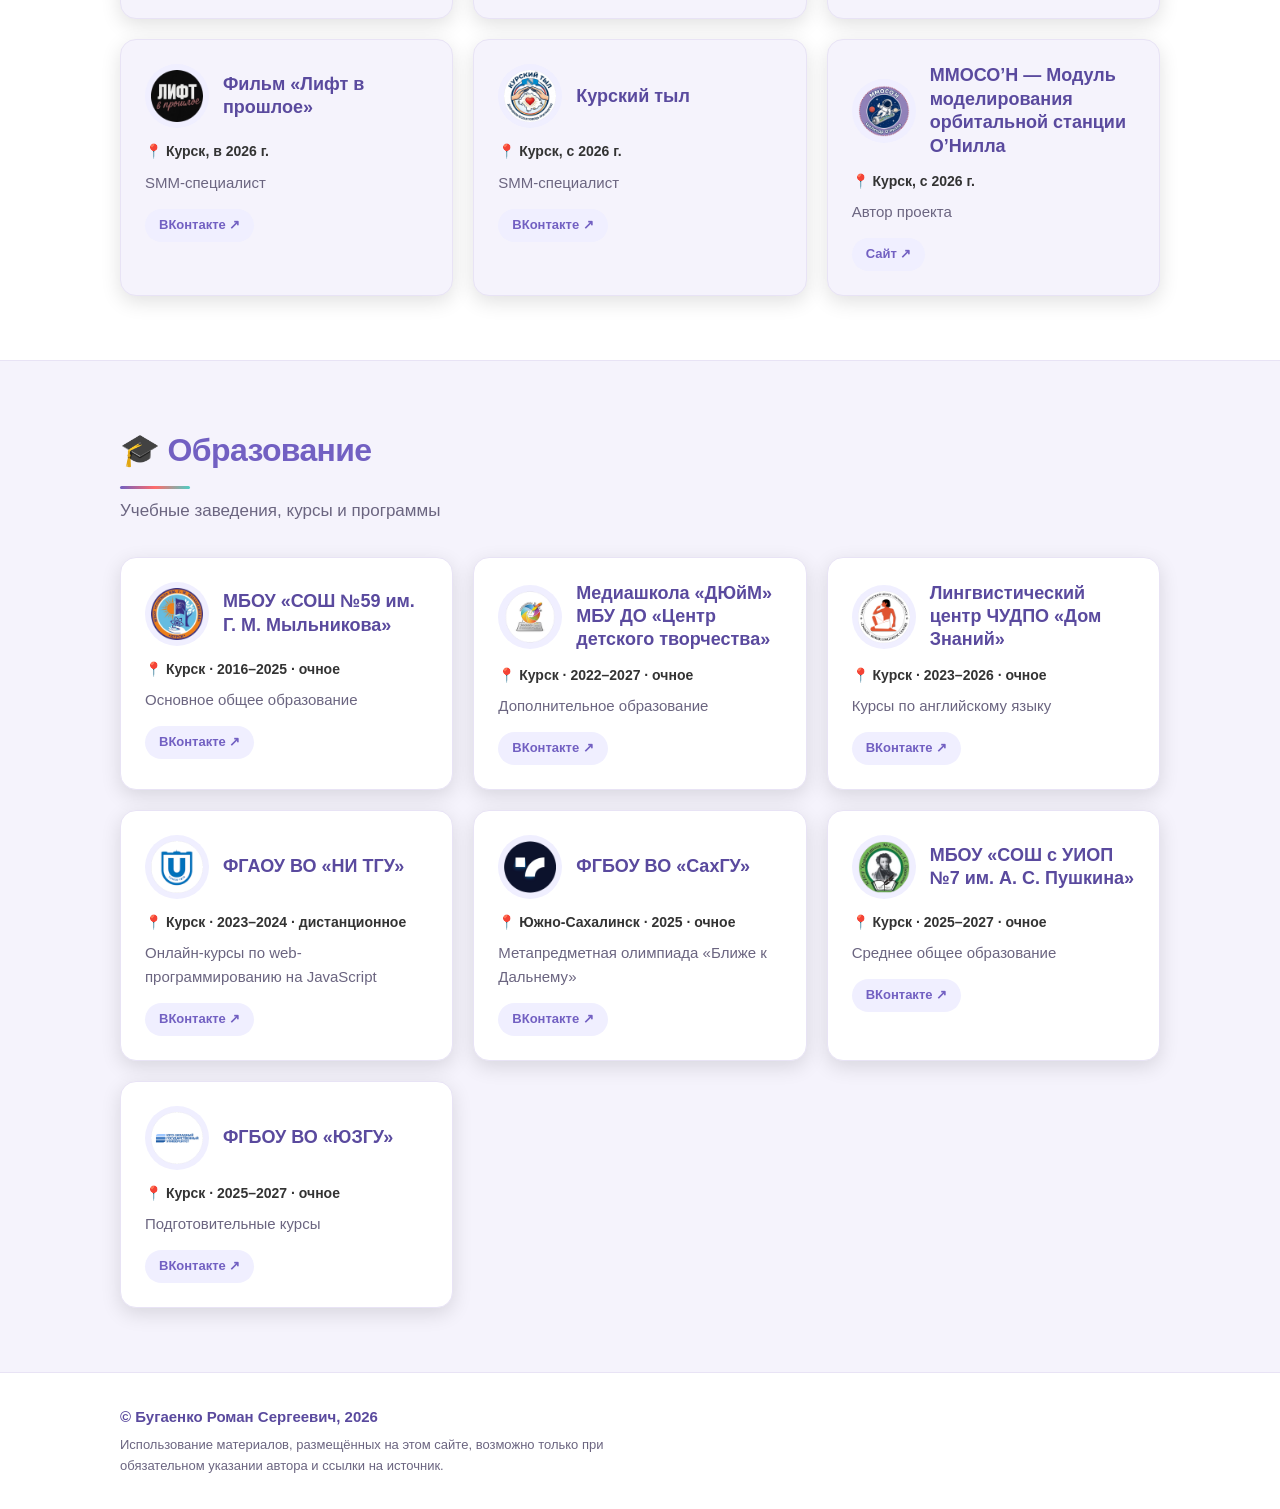
==== commit e7de4508: "Add Minecraft and Roblox contacts with logos Co-authored-by: arena-agent <297053741+arena-agent@user" ====
--- a/index.html
+++ b/index.html
@@ -92,6 +92,24 @@
                         <h3 class="card__title">Личная почта</h3>
                         <p class="card__desc">bugromka@mail.ru</p>
                     </a>
+
+                    <div class="card">
+                        <div class="card__logo">
+                            <img src="assets/images/minecraft.png"
+                                 alt="Minecraft" data-fallback="⛏️" referrerpolicy="no-referrer">
+                        </div>
+                        <h3 class="card__title">Minecraft</h3>
+                        <p class="card__desc">RomanBugaenko</p>
+                    </div>
+
+                    <div class="card">
+                        <div class="card__logo">
+                            <img src="assets/images/roblox.png"
+                                 alt="Roblox" data-fallback="🟦" referrerpolicy="no-referrer">
+                        </div>
+                        <h3 class="card__title">Roblox</h3>
+                        <p class="card__desc">bugromka</p>
+                    </div>
                 </div>
             </div>
         </section>
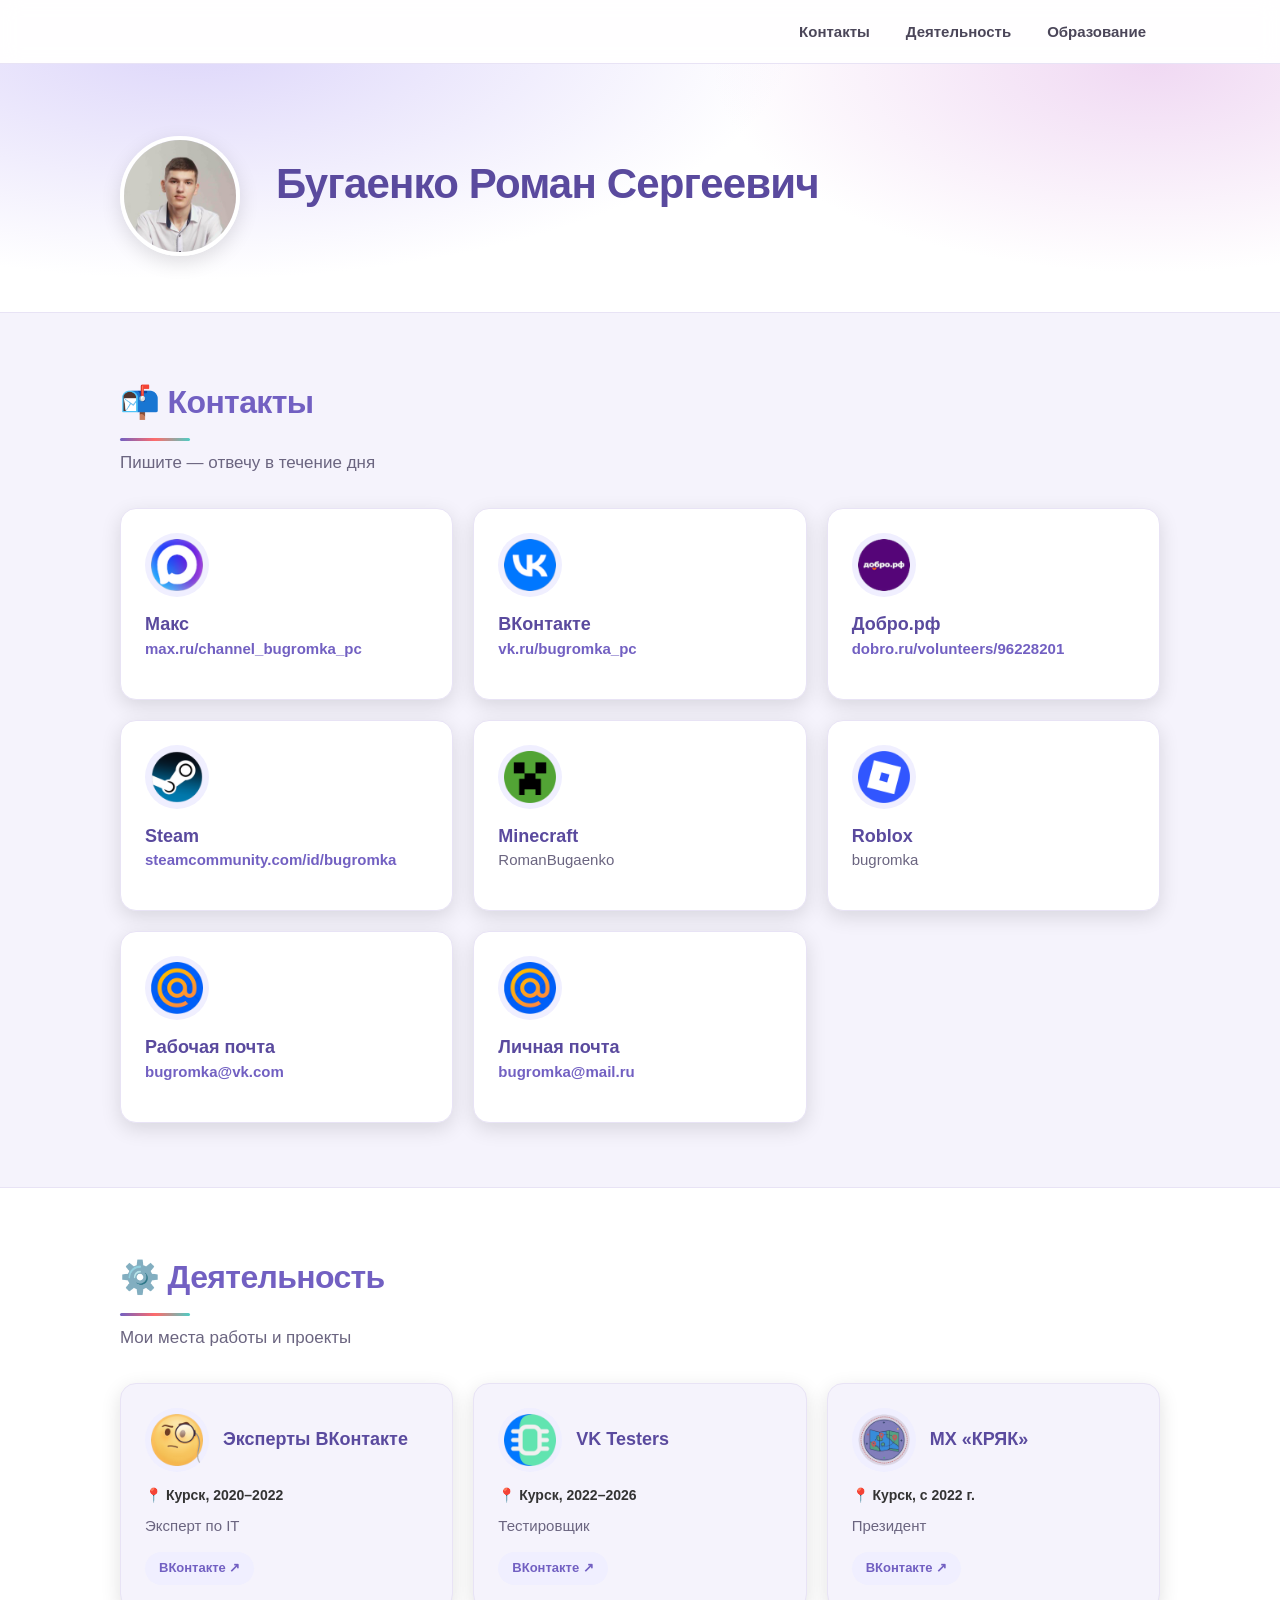
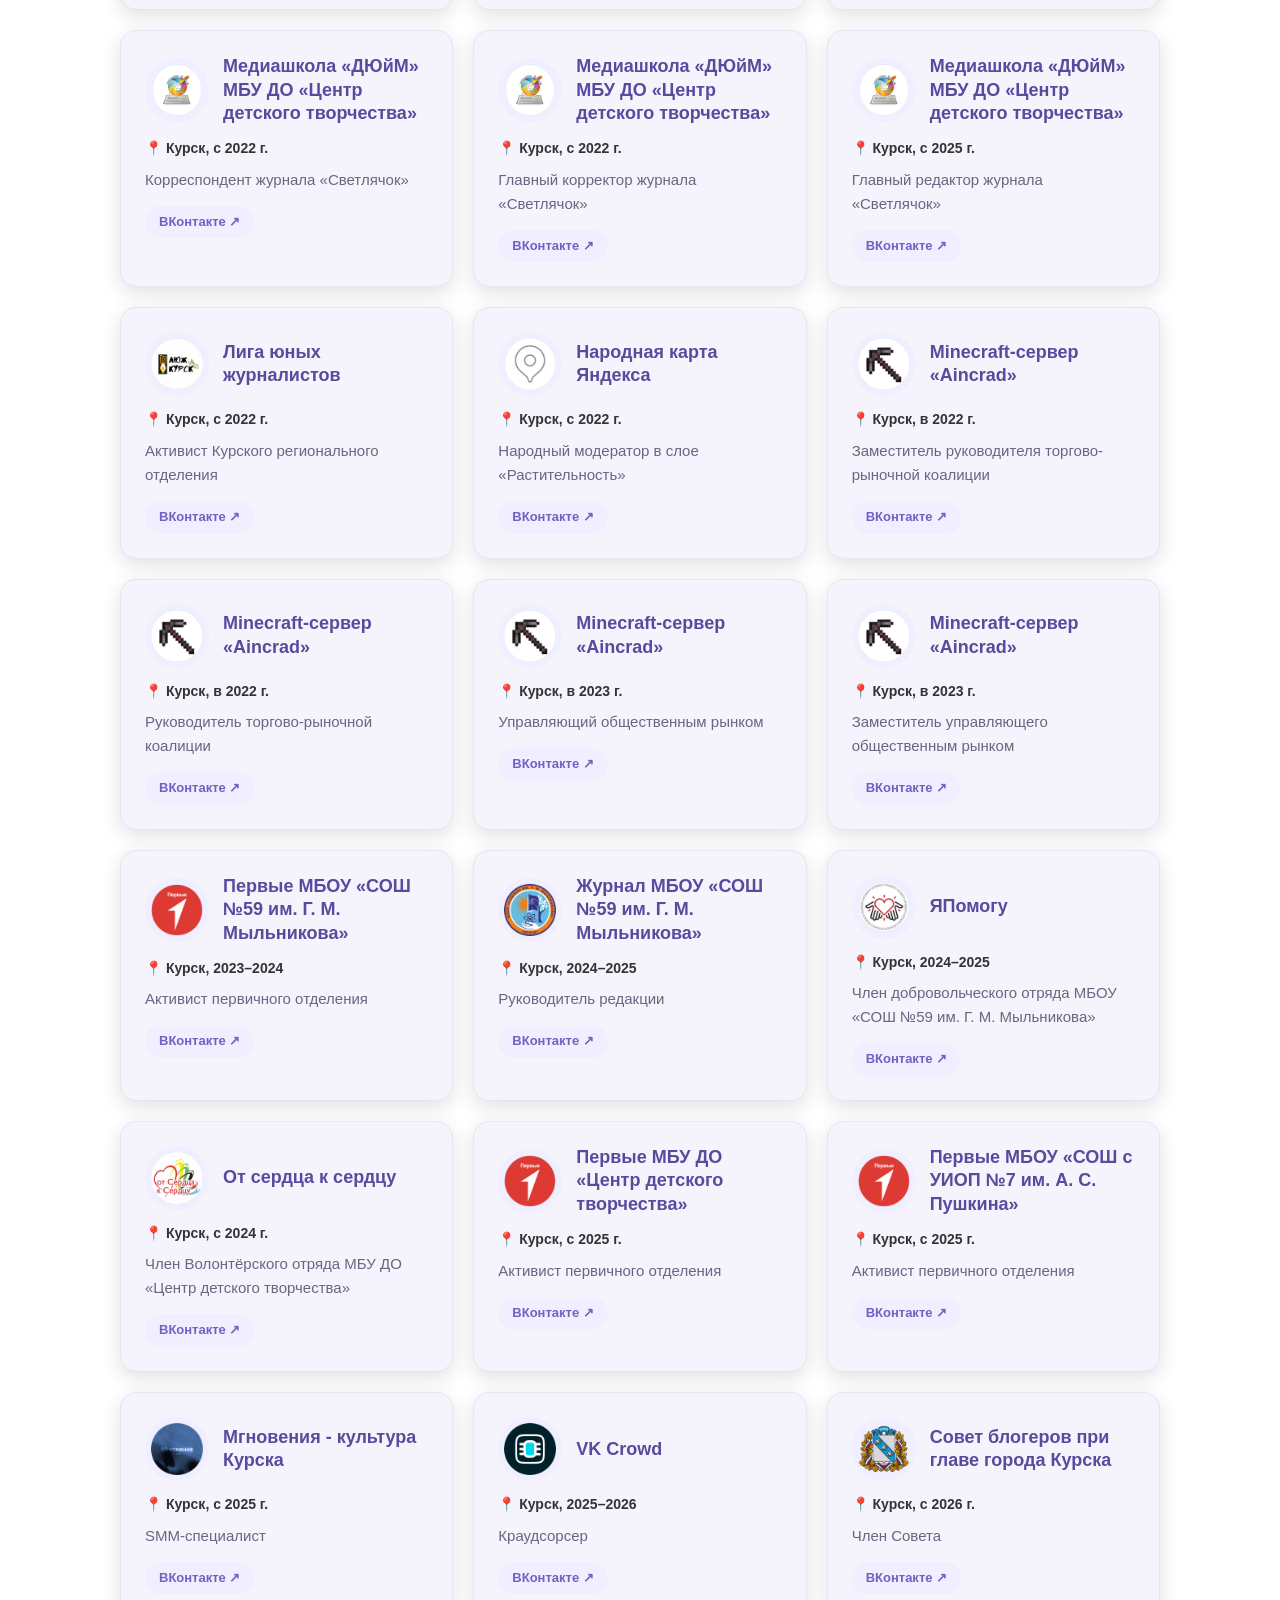
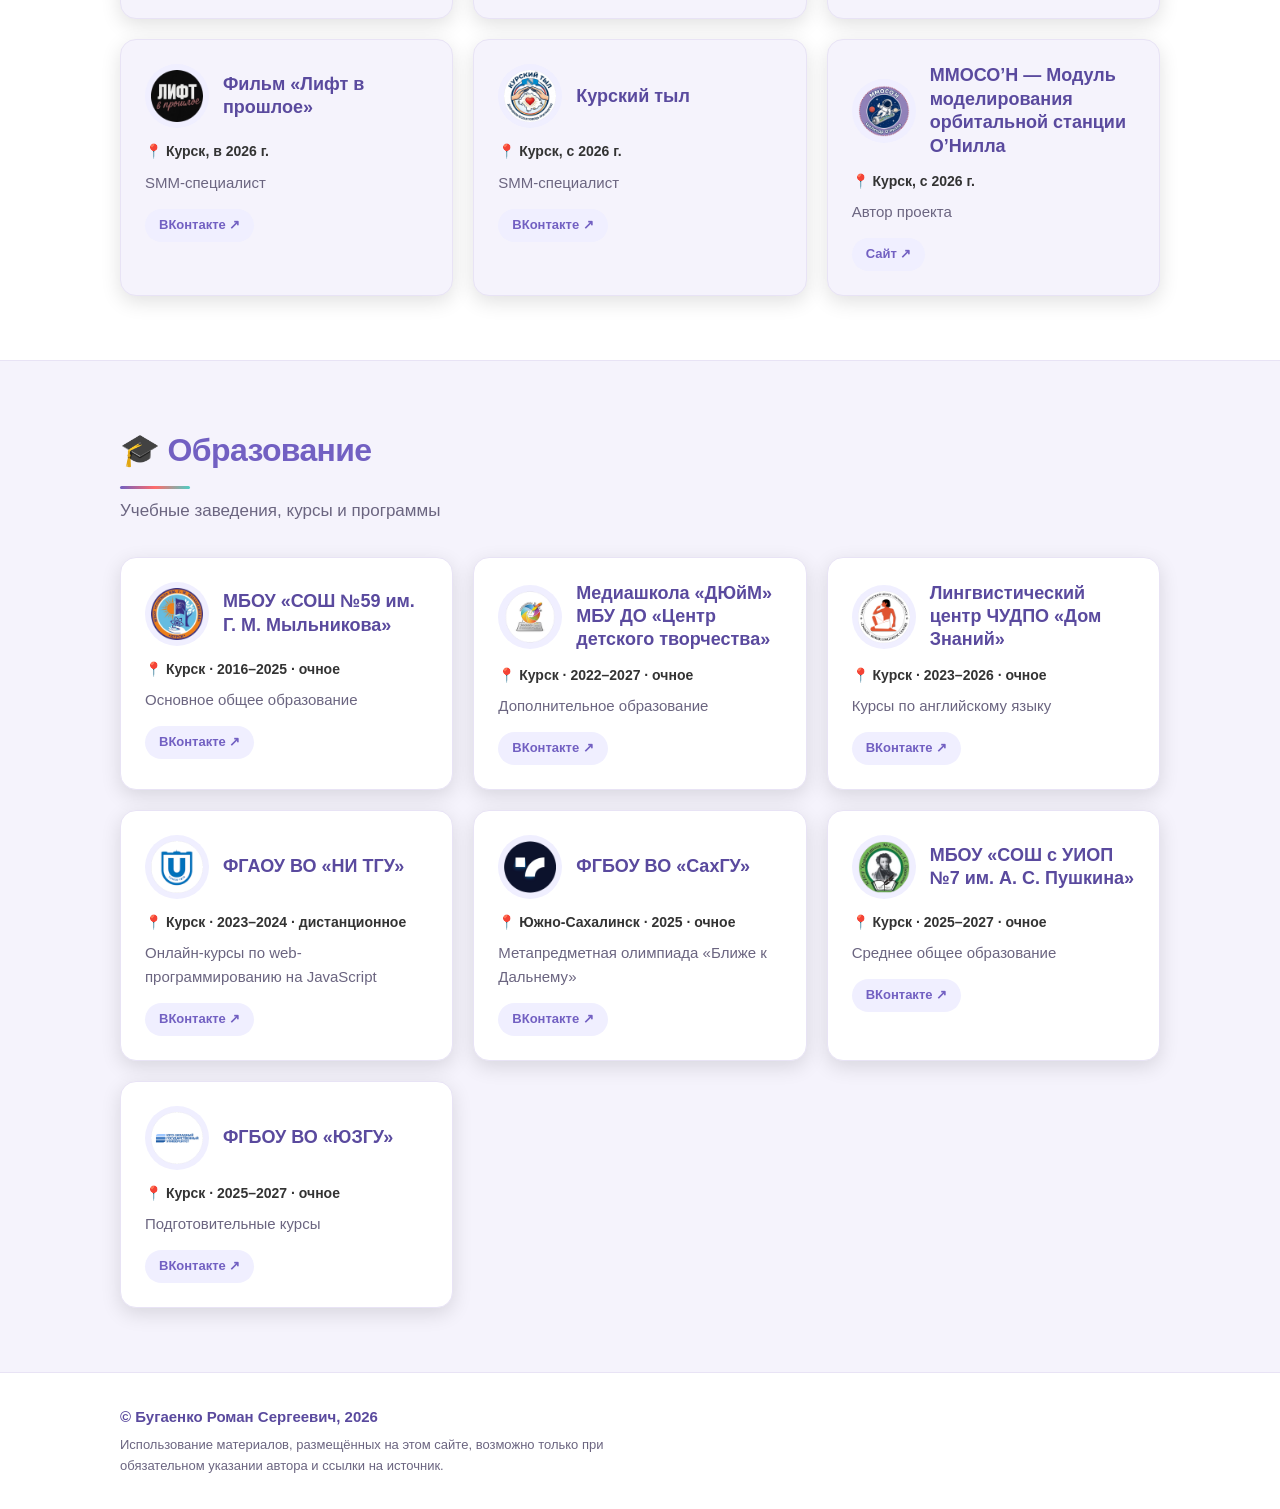
==== commit c39f7082: "Reorder contacts: Minecraft and Roblox after Steam before emails Co-authored-by: arena-agent <297053" ====
--- a/index.html
+++ b/index.html
@@ -77,6 +77,24 @@
                         <p class="card__desc">steamcommunity.com/id/bugromka</p>
                     </a>
 
+                    <div class="card">
+                        <div class="card__logo">
+                            <img src="assets/images/minecraft.png"
+                                 alt="Minecraft" data-fallback="⛏️" referrerpolicy="no-referrer">
+                        </div>
+                        <h3 class="card__title">Minecraft</h3>
+                        <p class="card__desc">RomanBugaenko</p>
+                    </div>
+
+                    <div class="card">
+                        <div class="card__logo">
+                            <img src="assets/images/roblox.png"
+                                 alt="Roblox" data-fallback="🟦" referrerpolicy="no-referrer">
+                        </div>
+                        <h3 class="card__title">Roblox</h3>
+                        <p class="card__desc">bugromka</p>
+                    </div>
+
                     <a class="card card--link" href="mailto:bugromka@vk.com">
                         <div class="card__logo">
                             <img src="assets/images/mail.png" alt="Рабочая почта" data-fallback="✉️">
@@ -92,24 +110,6 @@
                         <h3 class="card__title">Личная почта</h3>
                         <p class="card__desc">bugromka@mail.ru</p>
                     </a>
-
-                    <div class="card">
-                        <div class="card__logo">
-                            <img src="assets/images/minecraft.png"
-                                 alt="Minecraft" data-fallback="⛏️" referrerpolicy="no-referrer">
-                        </div>
-                        <h3 class="card__title">Minecraft</h3>
-                        <p class="card__desc">RomanBugaenko</p>
-                    </div>
-
-                    <div class="card">
-                        <div class="card__logo">
-                            <img src="assets/images/roblox.png"
-                                 alt="Roblox" data-fallback="🟦" referrerpolicy="no-referrer">
-                        </div>
-                        <h3 class="card__title">Roblox</h3>
-                        <p class="card__desc">bugromka</p>
-                    </div>
                 </div>
             </div>
         </section>
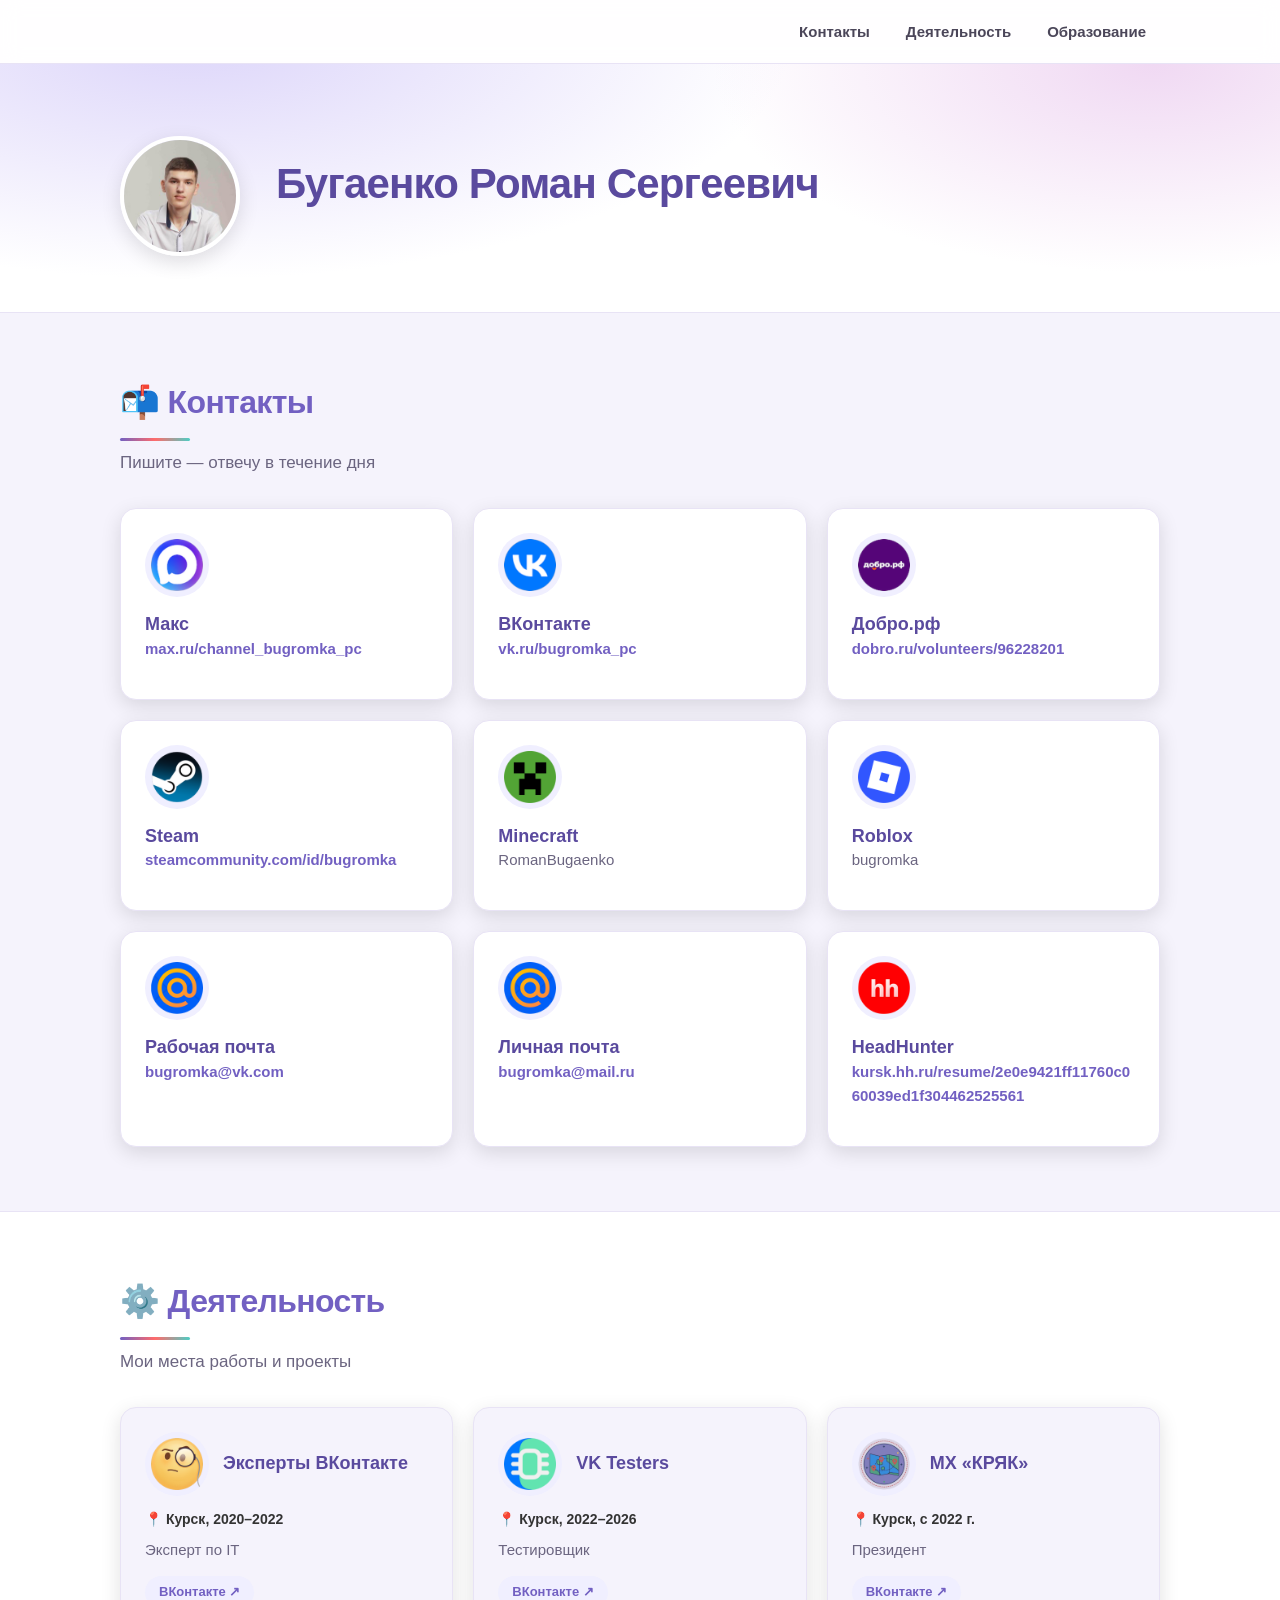
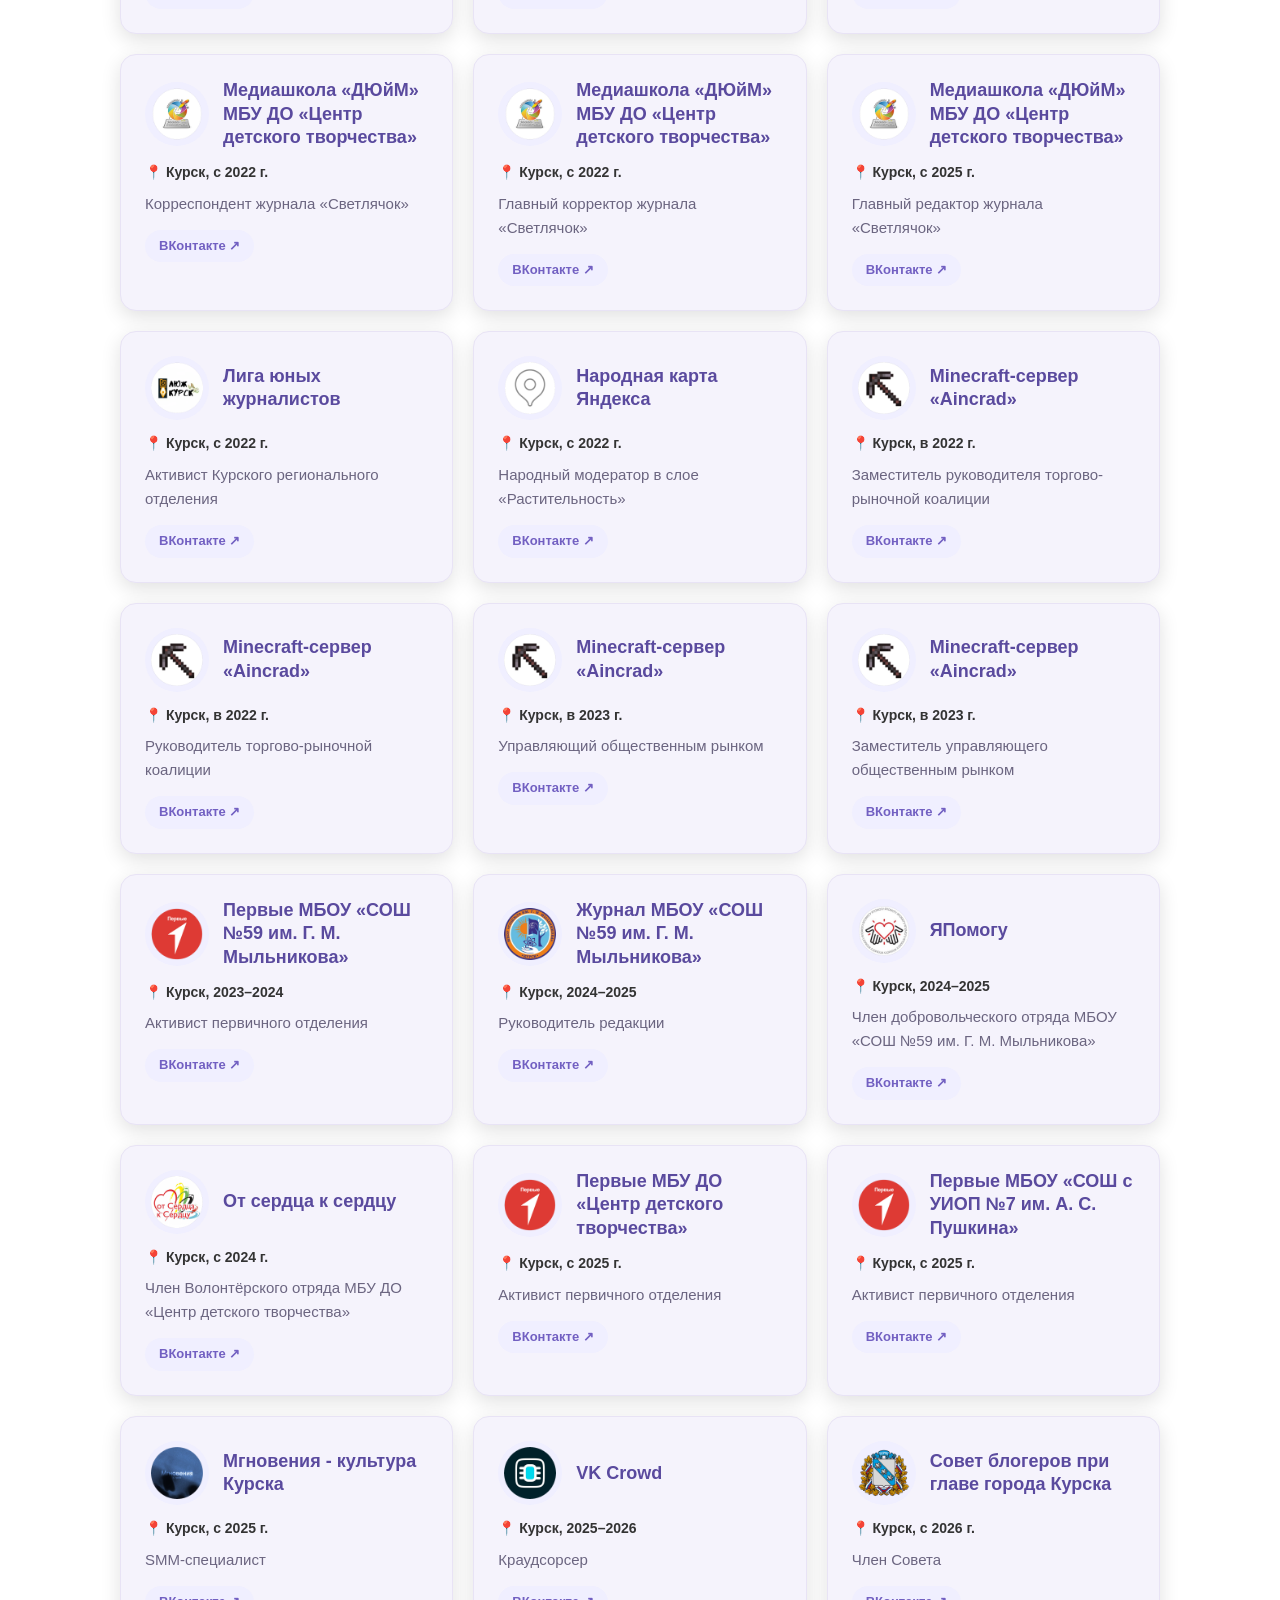
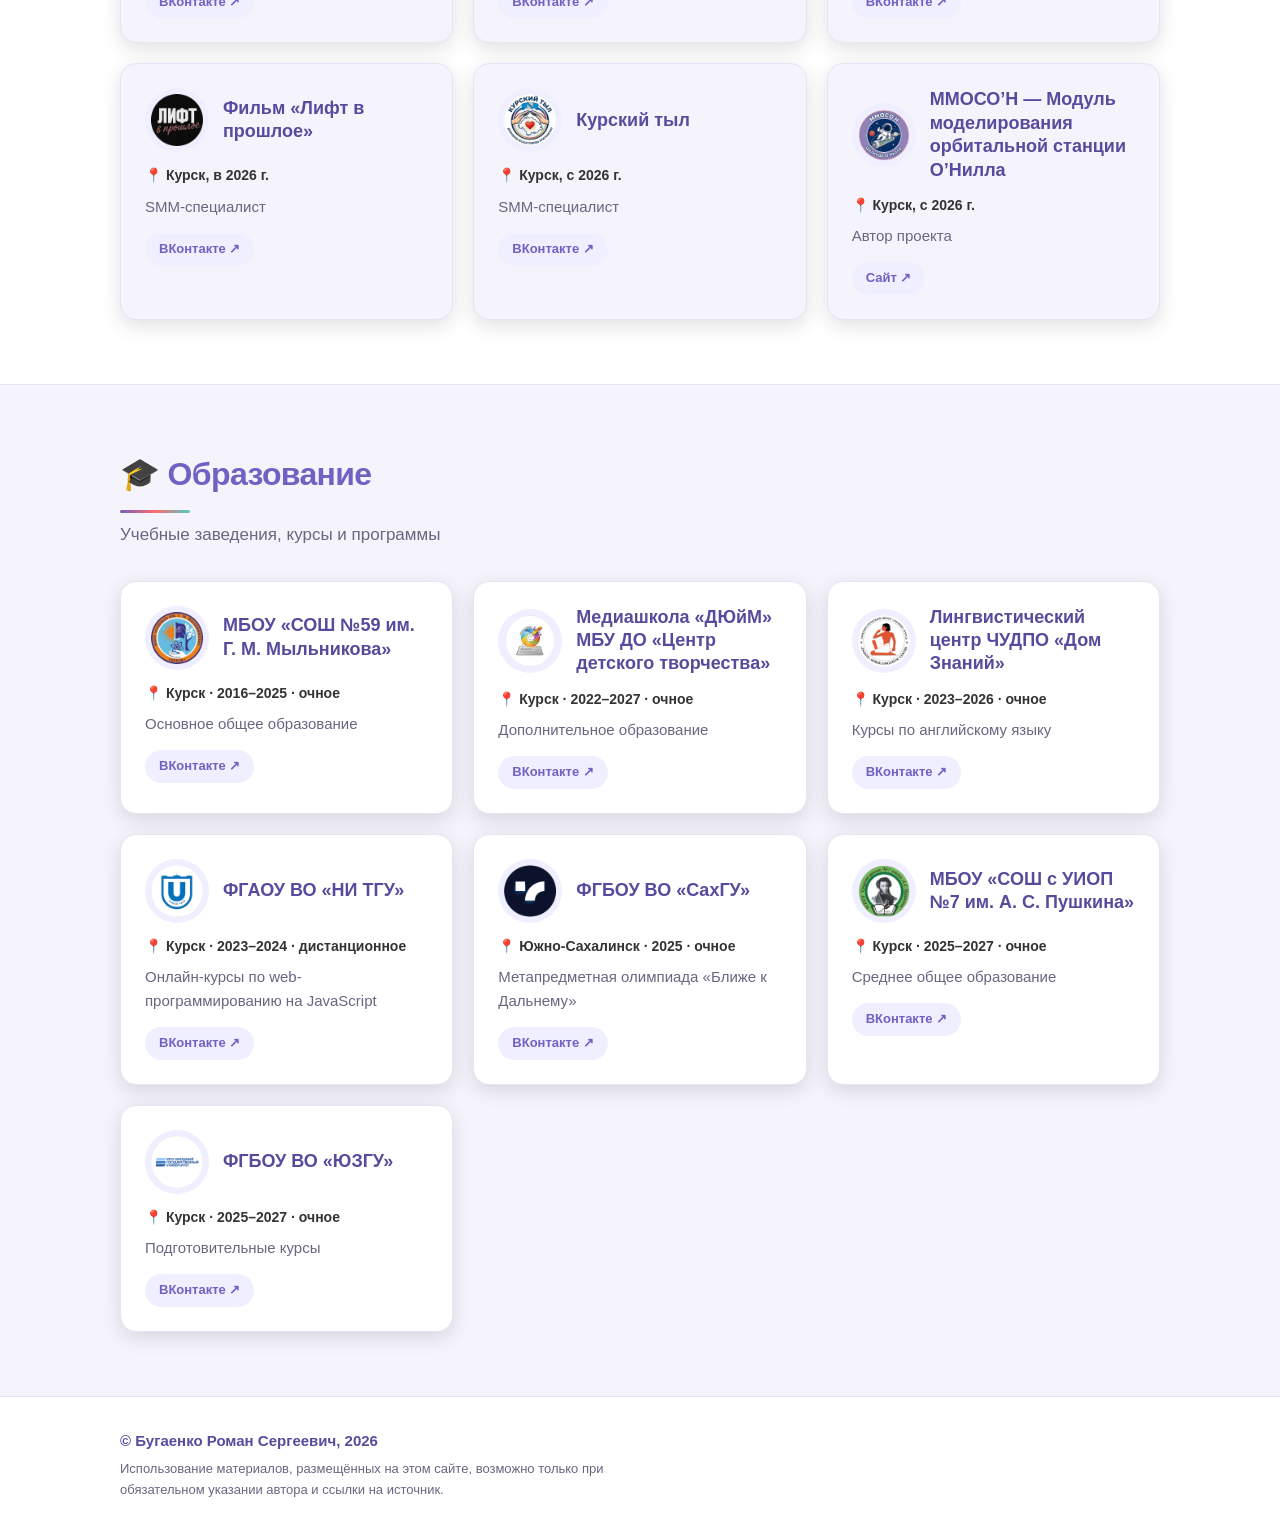
==== commit 06d1f38f: "Add HeadHunter contact with resume link after emails Co-authored-by: arena-agent <297053741+arena-ag" ====
--- a/index.html
+++ b/index.html
@@ -110,6 +110,15 @@
                         <h3 class="card__title">Личная почта</h3>
                         <p class="card__desc">bugromka@mail.ru</p>
                     </a>
+
+                    <a class="card card--link" href="https://kursk.hh.ru/resume/2e0e9421ff11760c060039ed1f304462525561" target="_blank" rel="noopener noreferrer">
+                        <div class="card__logo">
+                            <img src="assets/images/headhunter.png"
+                                 alt="HeadHunter" data-fallback="💼" referrerpolicy="no-referrer">
+                        </div>
+                        <h3 class="card__title">HeadHunter</h3>
+                        <p class="card__desc">kursk.hh.ru/resume/2e0e9421ff11760c060039ed1f304462525561</p>
+                    </a>
                 </div>
             </div>
         </section>
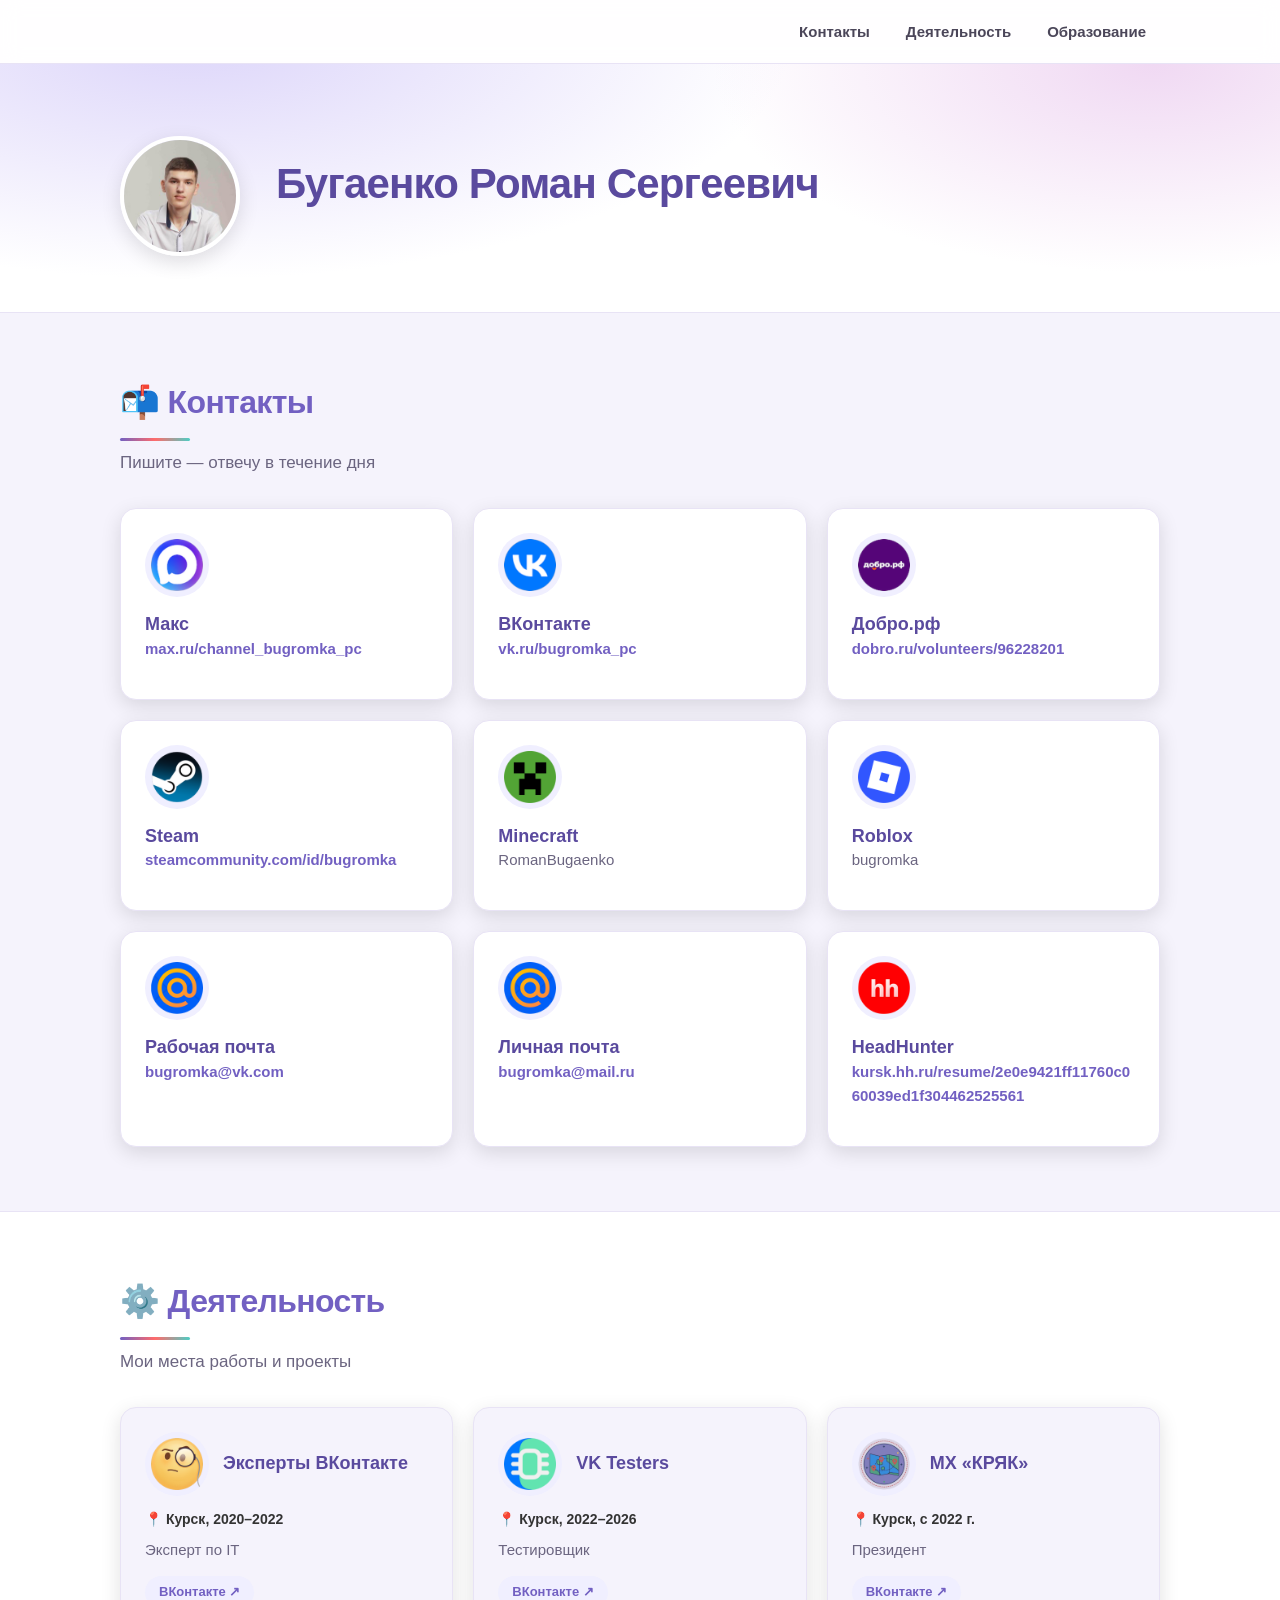
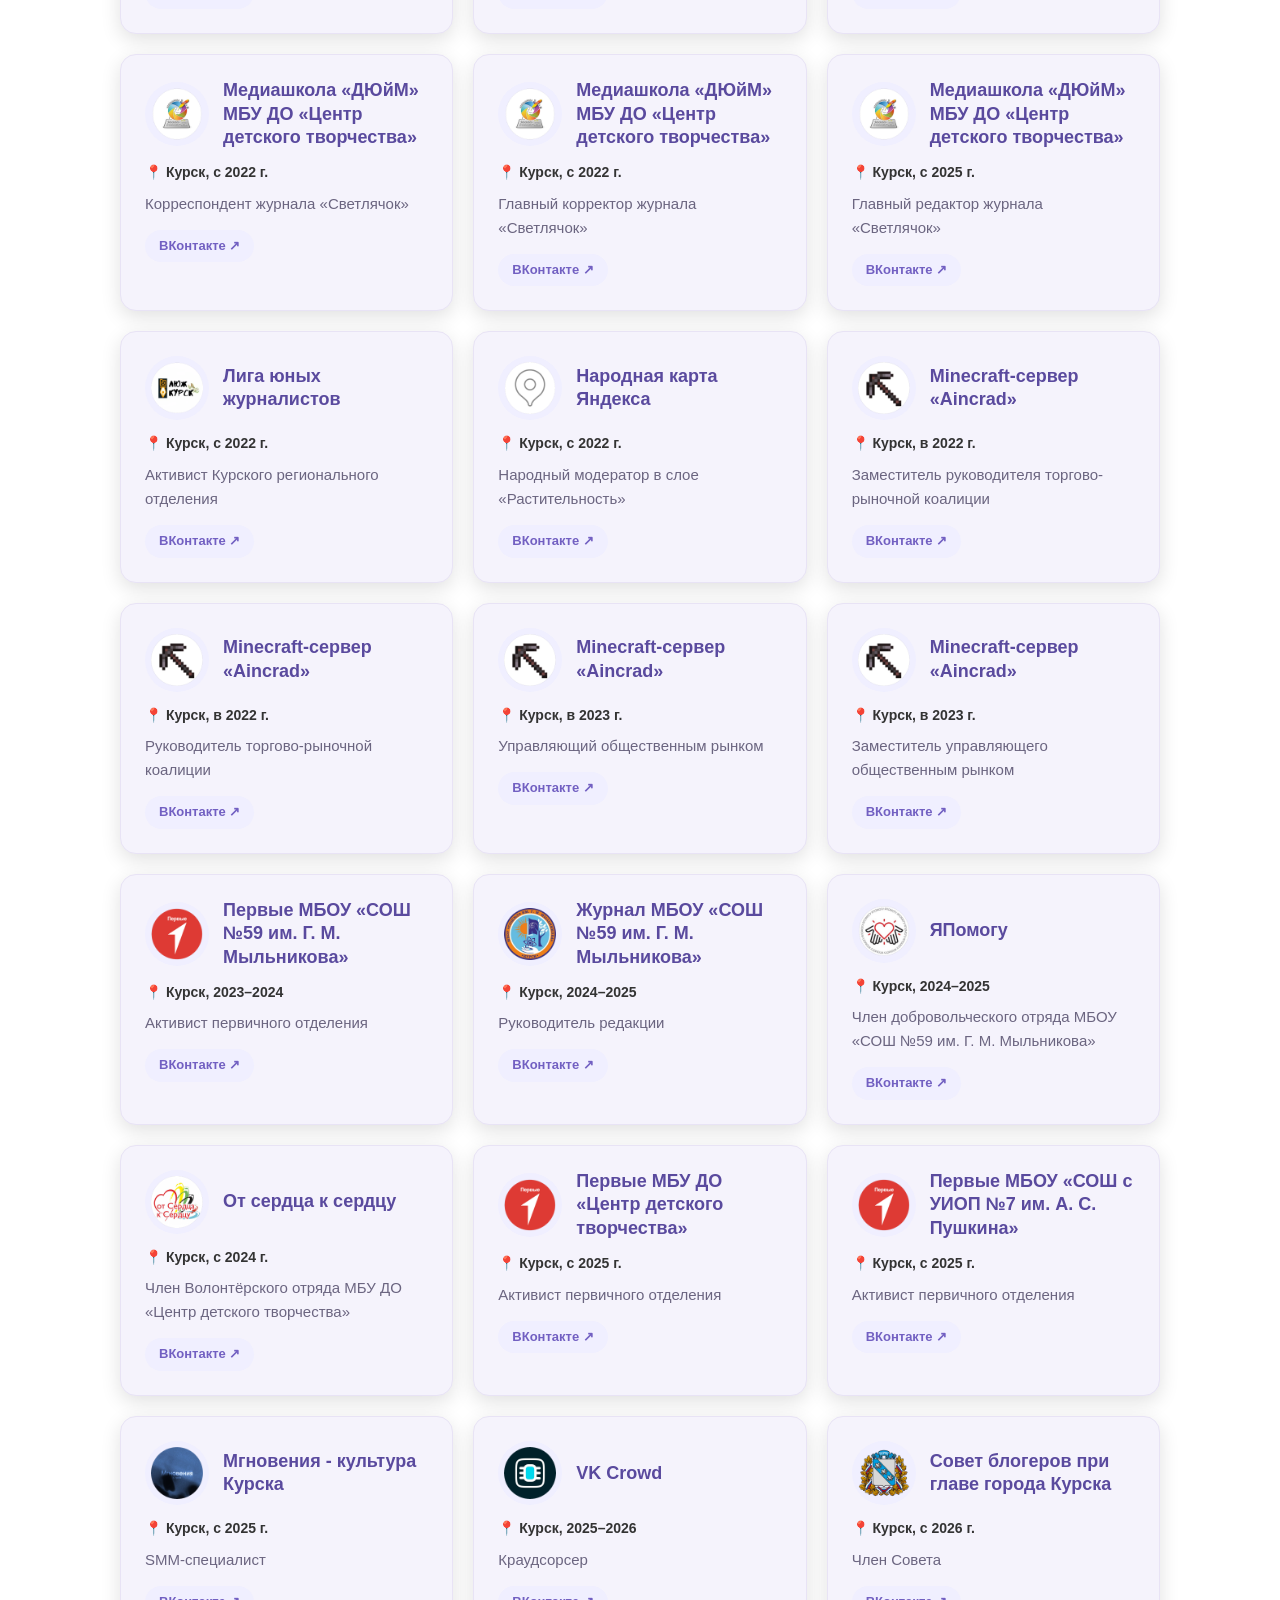
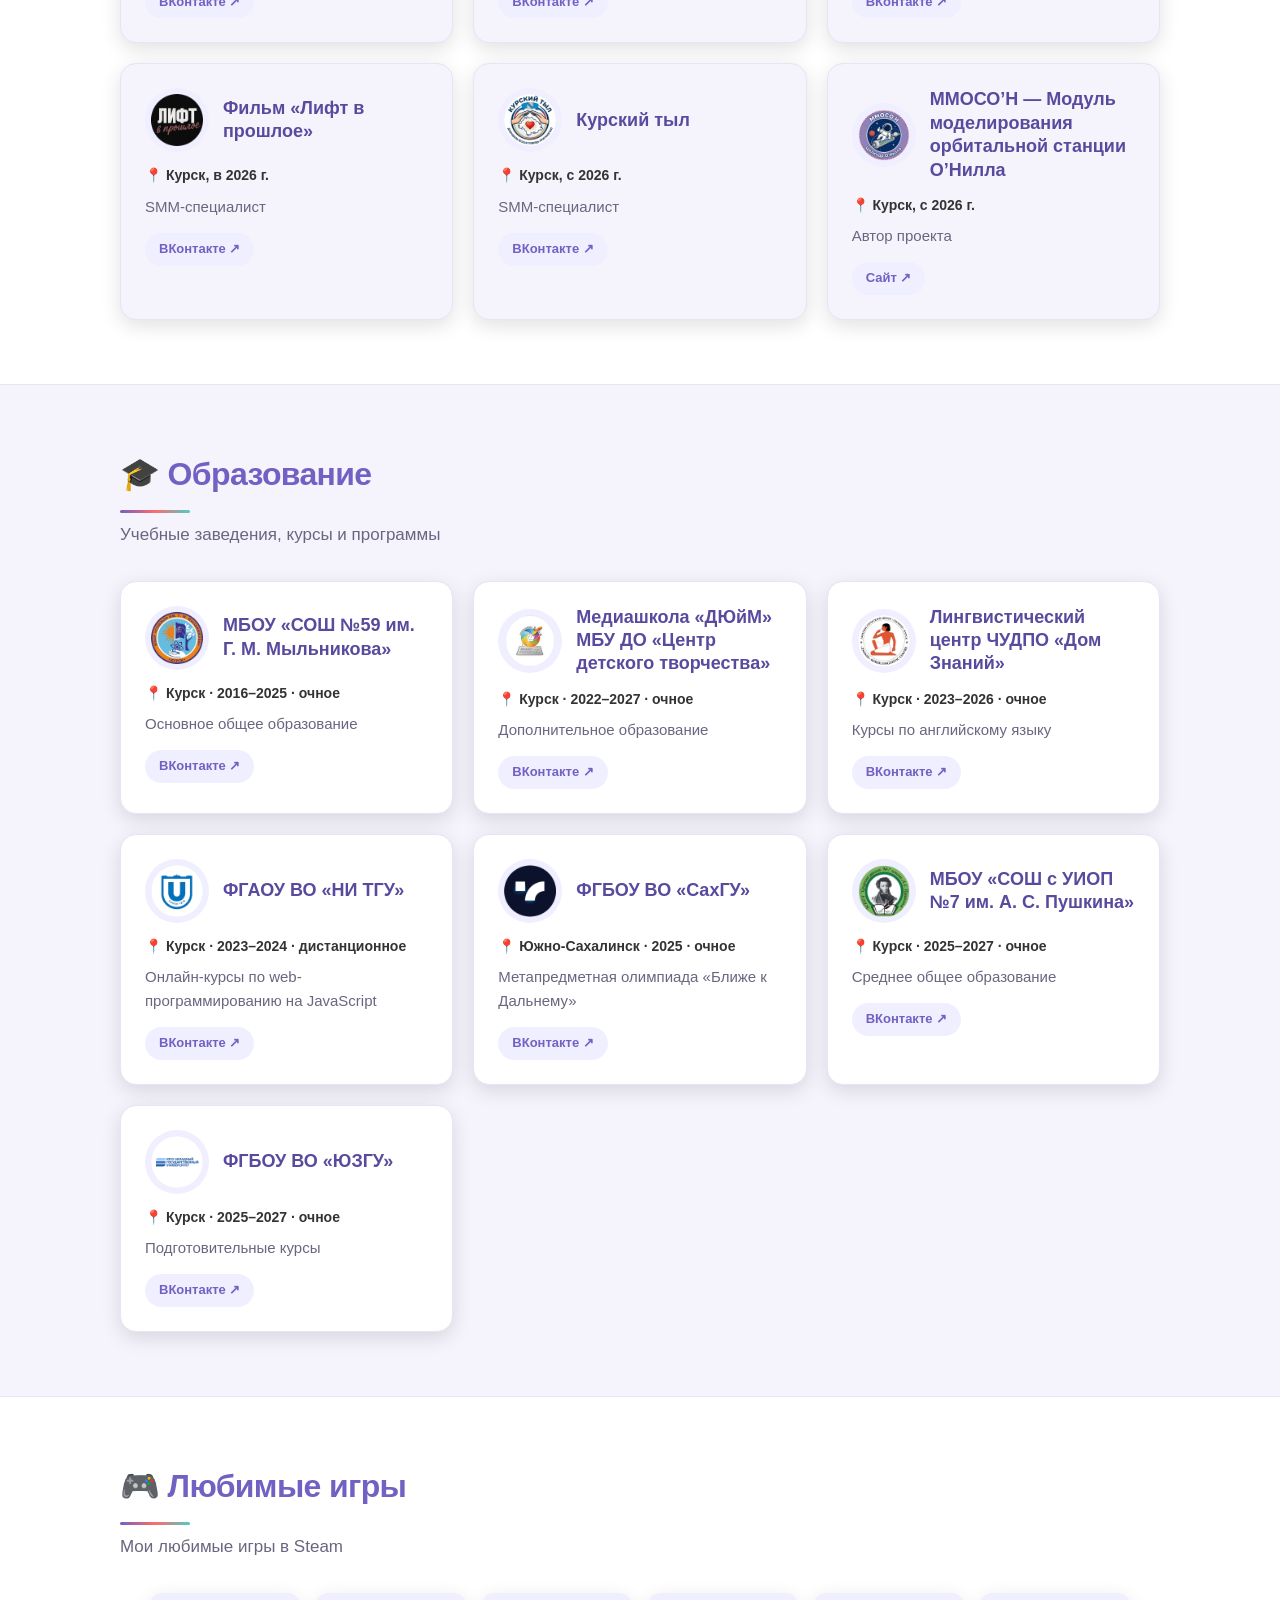
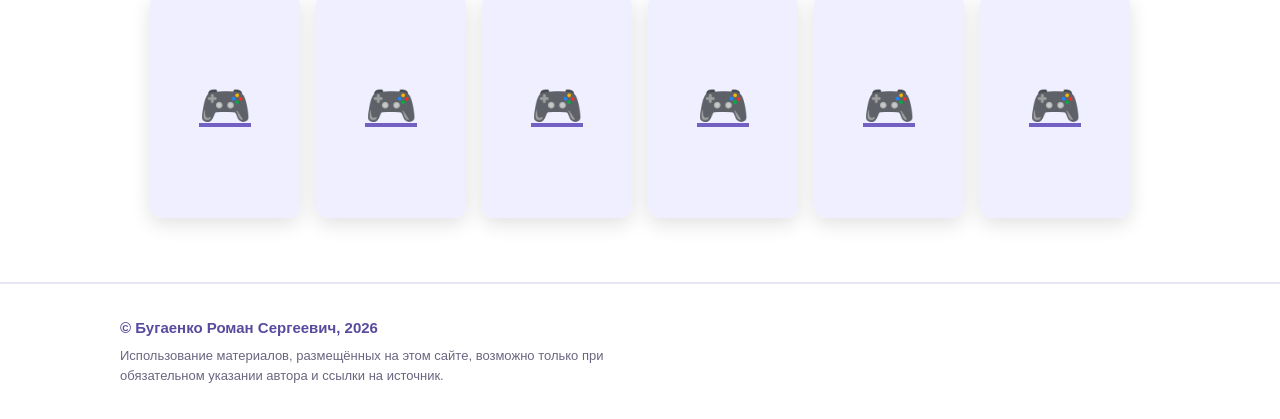
==== commit 17b5cf7b: "Add favorite games section with Steam library covers Co-authored-by: arena-agent <297053741+arena-ag" ====
--- a/index.html
+++ b/index.html
@@ -532,6 +532,34 @@
                     </article>
                 </div>
             </div>
+
+        </section>
+
+        <section class="section section--alt" id="games">
+            <div class="container">
+                <h2 class="section__title">🎮 Любимые игры</h2>
+                <p class="section__subtitle">Мои любимые игры в Steam</p>
+                <div class="games">
+                    <a href="https://store.steampowered.com/app/386180/" target="_blank" rel="noopener noreferrer" title="Crossout Remastered">
+                        <img src="https://cdn.cloudflare.steamstatic.com/steam/apps/386180/library_600x900.jpg" alt="Crossout Remastered" loading="lazy" data-fallback="🎮">
+                    </a>
+                    <a href="https://store.steampowered.com/app/570/" target="_blank" rel="noopener noreferrer" title="Dota 2">
+                        <img src="https://cdn.cloudflare.steamstatic.com/steam/apps/570/library_600x900.jpg" alt="Dota 2" loading="lazy" data-fallback="🎮">
+                    </a>
+                    <a href="https://store.steampowered.com/app/220/" target="_blank" rel="noopener noreferrer" title="Half-Life 2">
+                        <img src="https://cdn.cloudflare.steamstatic.com/steam/apps/220/library_600x900.jpg" alt="Half-Life 2" loading="lazy" data-fallback="🎮">
+                    </a>
+                    <a href="https://store.steampowered.com/app/320/" target="_blank" rel="noopener noreferrer" title="Half-Life 2: Deathmatch">
+                        <img src="https://cdn.cloudflare.steamstatic.com/steam/apps/320/library_600x900.jpg" alt="Half-Life 2: Deathmatch" loading="lazy" data-fallback="🎮">
+                    </a>
+                    <a href="https://store.steampowered.com/app/360/" target="_blank" rel="noopener noreferrer" title="Half-Life: Deathmatch Source">
+                        <img src="https://cdn.cloudflare.steamstatic.com/steam/apps/360/library_600x900.jpg" alt="Half-Life: Deathmatch Source" loading="lazy" data-fallback="🎮">
+                    </a>
+                    <a href="https://store.steampowered.com/app/236390/" target="_blank" rel="noopener noreferrer" title="War Thunder">
+                        <img src="https://cdn.cloudflare.steamstatic.com/steam/apps/236390/library_600x900.jpg" alt="War Thunder" loading="lazy" data-fallback="🎮">
+                    </a>
+                </div>
+            </div>
         </section>
 
     </main>
--- a/assets/css/style.css
+++ b/assets/css/style.css
@@ -382,3 +382,47 @@
     transform: none;
   }
 }
+
+/* Любимые игры — ряд обложек в стиле Steam-библиотеки */
+.games {
+  display: flex;
+  flex-wrap: wrap;
+  gap: 16px;
+  justify-content: center;
+}
+
+.games a {
+  display: block;
+  width: 150px;
+  border-radius: 12px;
+  overflow: hidden;
+  box-shadow: var(--shadow);
+  transition: transform 0.2s ease, box-shadow 0.2s ease;
+}
+
+.games a:hover,
+.games a:focus-visible {
+  transform: translateY(-6px);
+  box-shadow: var(--shadow-hover);
+}
+
+.games img {
+  display: block;
+  width: 100%;
+  height: auto;
+}
+
+.games .img-fallback {
+  display: flex;
+  align-items: center;
+  justify-content: center;
+  aspect-ratio: 2 / 3;
+  font-size: 42px;
+  background: var(--accent-soft);
+}
+
+@media (max-width: 480px) {
+  .games a {
+    width: 100px;
+  }
+}
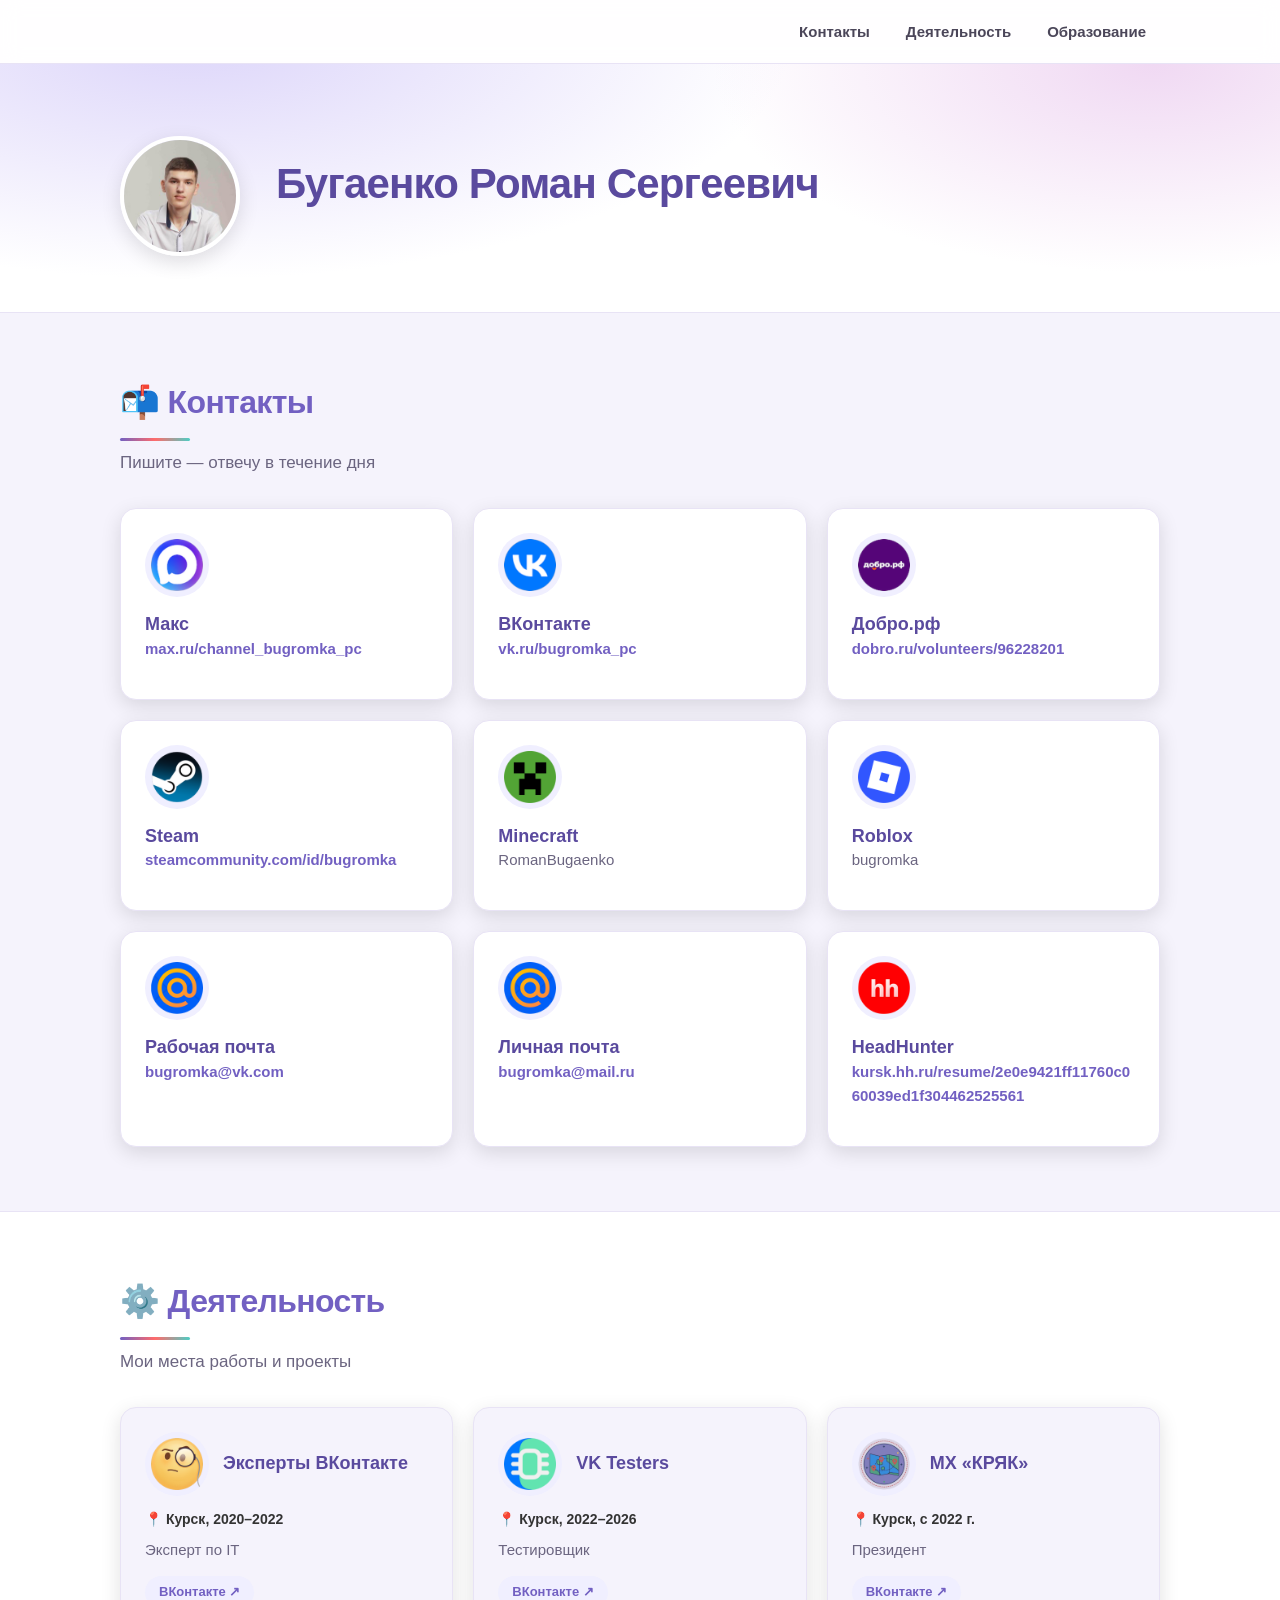
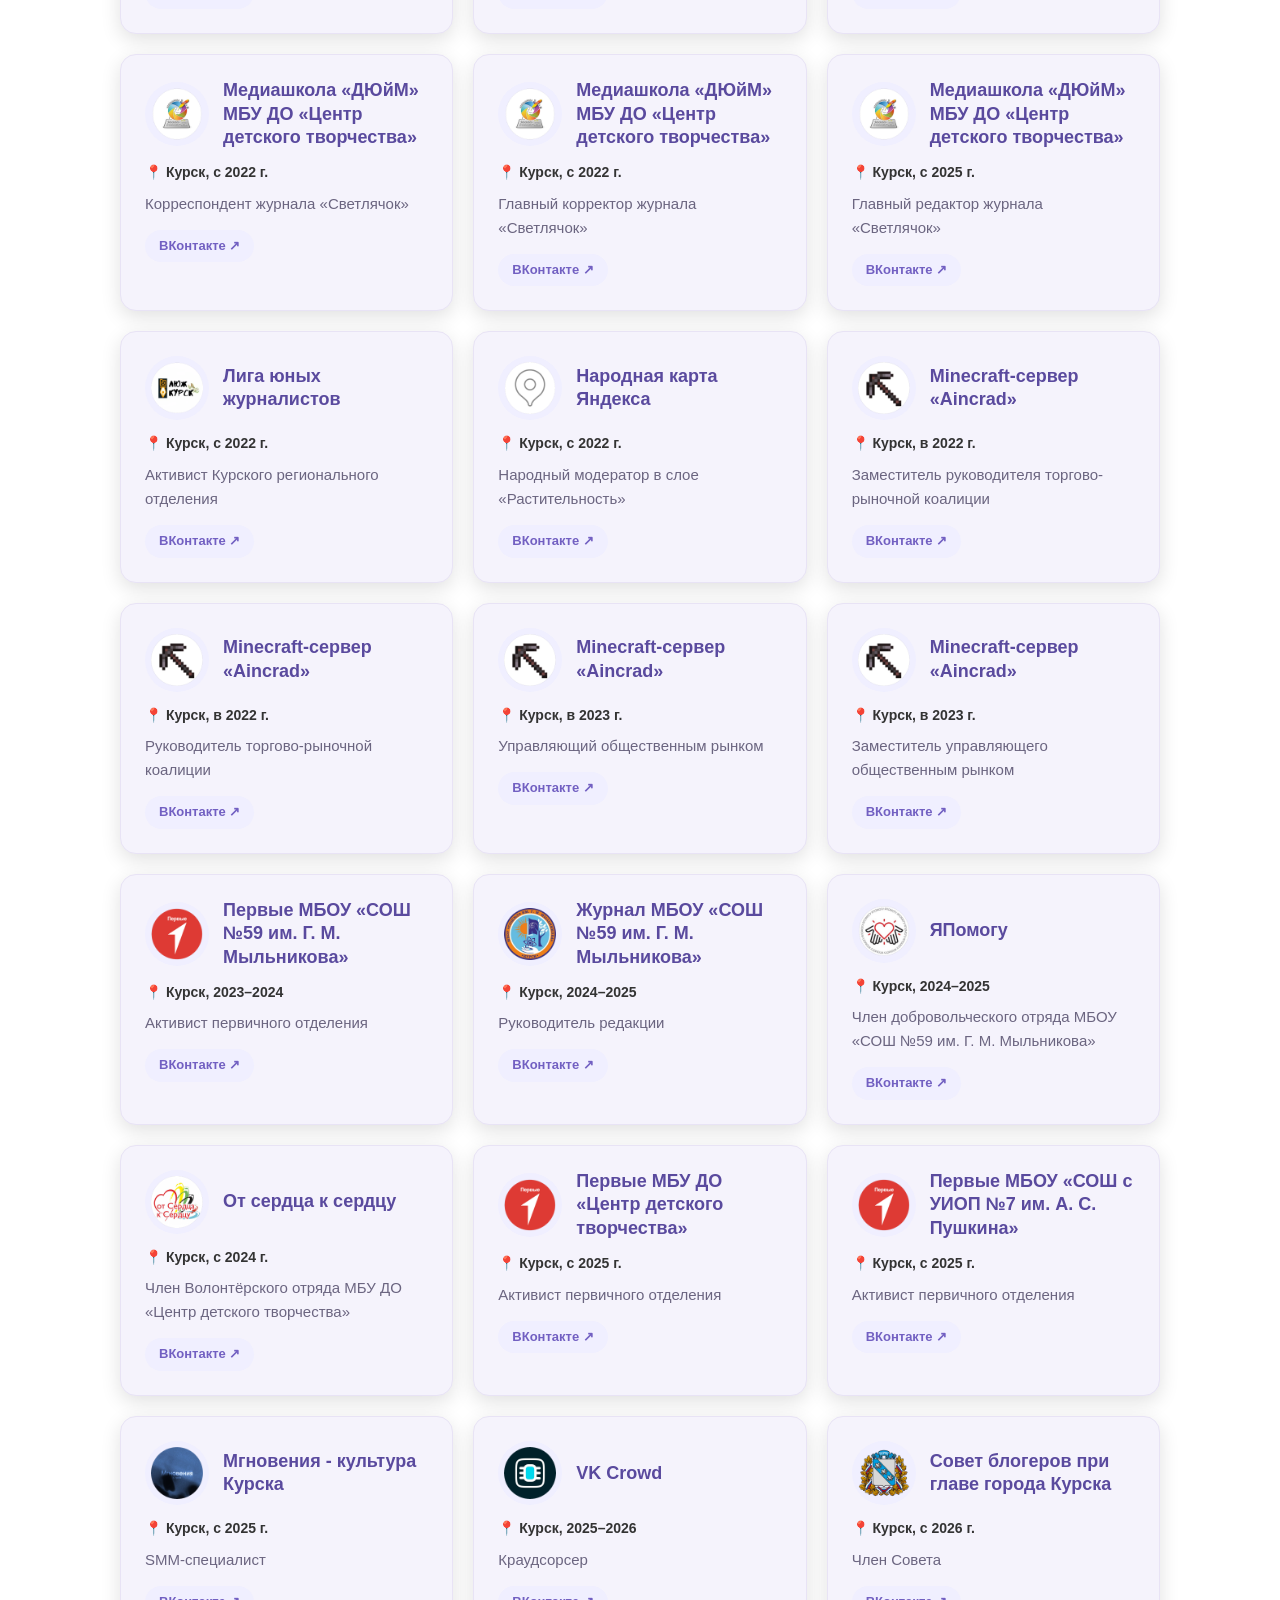
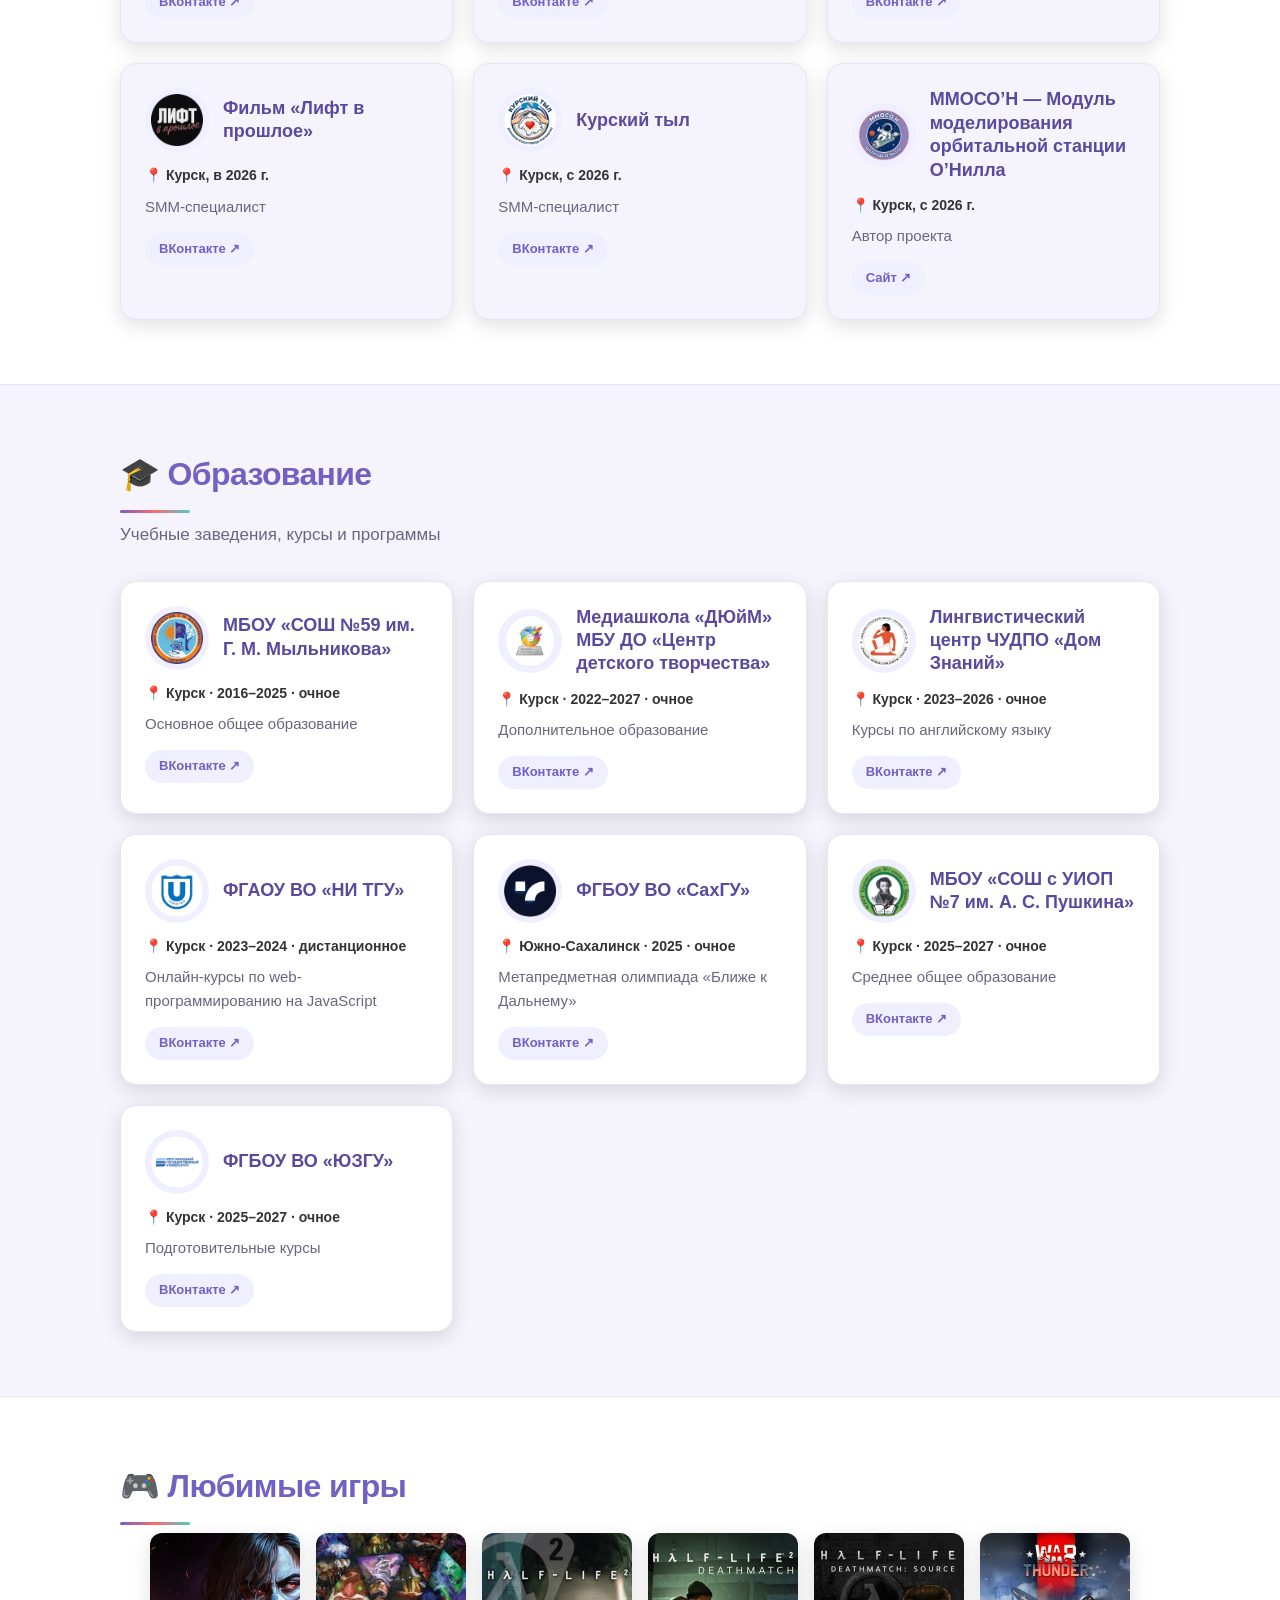
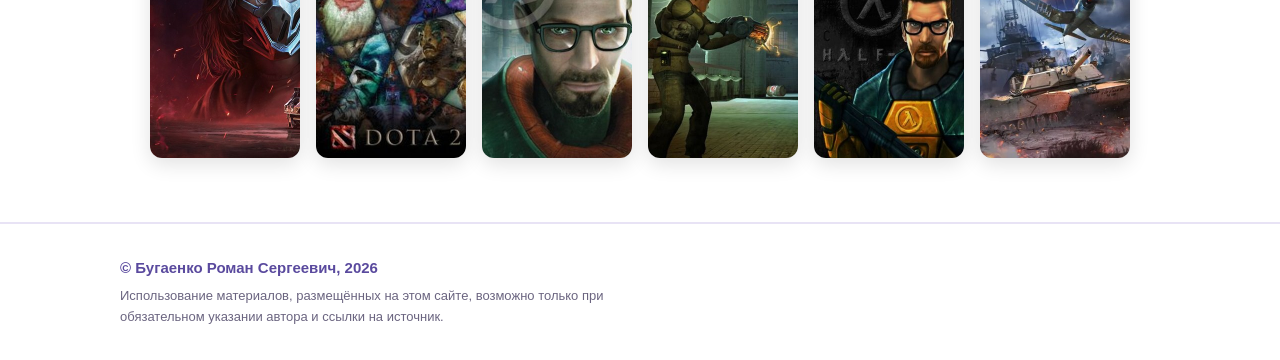
==== commit 8f220976: "Localize game covers, remove games subtitle Co-authored-by: arena-agent <297053741+arena-agent@users" ====
--- a/index.html
+++ b/index.html
@@ -538,25 +538,25 @@
         <section class="section section--alt" id="games">
             <div class="container">
                 <h2 class="section__title">🎮 Любимые игры</h2>
-                <p class="section__subtitle">Мои любимые игры в Steam</p>
+                
                 <div class="games">
                     <a href="https://store.steampowered.com/app/386180/" target="_blank" rel="noopener noreferrer" title="Crossout Remastered">
-                        <img src="https://cdn.cloudflare.steamstatic.com/steam/apps/386180/library_600x900.jpg" alt="Crossout Remastered" loading="lazy" data-fallback="🎮">
+                        <img src="assets/images/games/crossout.jpg" alt="Crossout Remastered" loading="lazy" data-fallback="🎮">
                     </a>
                     <a href="https://store.steampowered.com/app/570/" target="_blank" rel="noopener noreferrer" title="Dota 2">
-                        <img src="https://cdn.cloudflare.steamstatic.com/steam/apps/570/library_600x900.jpg" alt="Dota 2" loading="lazy" data-fallback="🎮">
+                        <img src="assets/images/games/dota2.jpg" alt="Dota 2" loading="lazy" data-fallback="🎮">
                     </a>
                     <a href="https://store.steampowered.com/app/220/" target="_blank" rel="noopener noreferrer" title="Half-Life 2">
-                        <img src="https://cdn.cloudflare.steamstatic.com/steam/apps/220/library_600x900.jpg" alt="Half-Life 2" loading="lazy" data-fallback="🎮">
+                        <img src="assets/images/games/hl2.jpg" alt="Half-Life 2" loading="lazy" data-fallback="🎮">
                     </a>
                     <a href="https://store.steampowered.com/app/320/" target="_blank" rel="noopener noreferrer" title="Half-Life 2: Deathmatch">
-                        <img src="https://cdn.cloudflare.steamstatic.com/steam/apps/320/library_600x900.jpg" alt="Half-Life 2: Deathmatch" loading="lazy" data-fallback="🎮">
+                        <img src="assets/images/games/hl2dm.jpg" alt="Half-Life 2: Deathmatch" loading="lazy" data-fallback="🎮">
                     </a>
                     <a href="https://store.steampowered.com/app/360/" target="_blank" rel="noopener noreferrer" title="Half-Life: Deathmatch Source">
-                        <img src="https://cdn.cloudflare.steamstatic.com/steam/apps/360/library_600x900.jpg" alt="Half-Life: Deathmatch Source" loading="lazy" data-fallback="🎮">
+                        <img src="assets/images/games/hlds.jpg" alt="Half-Life: Deathmatch Source" loading="lazy" data-fallback="🎮">
                     </a>
                     <a href="https://store.steampowered.com/app/236390/" target="_blank" rel="noopener noreferrer" title="War Thunder">
-                        <img src="https://cdn.cloudflare.steamstatic.com/steam/apps/236390/library_600x900.jpg" alt="War Thunder" loading="lazy" data-fallback="🎮">
+                        <img src="assets/images/games/warthunder.jpg" alt="War Thunder" loading="lazy" data-fallback="🎮">
                     </a>
                 </div>
             </div>
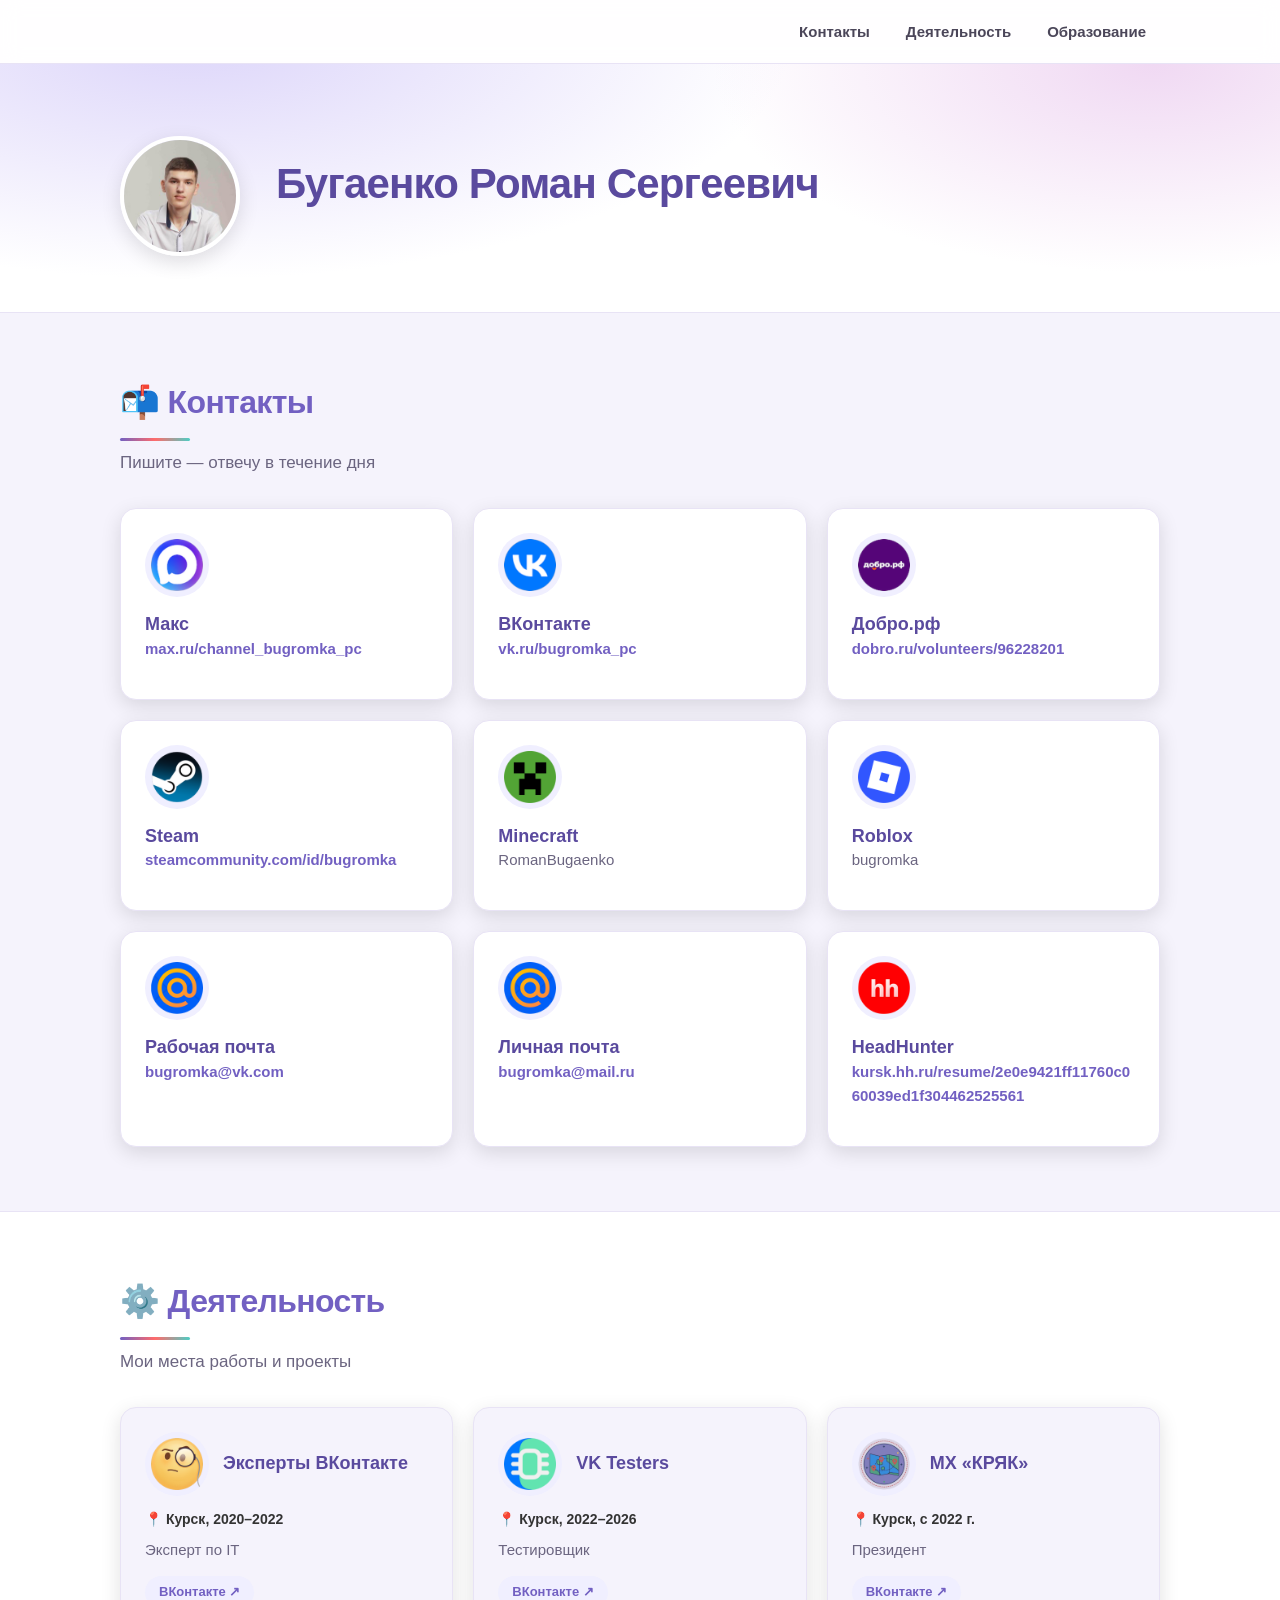
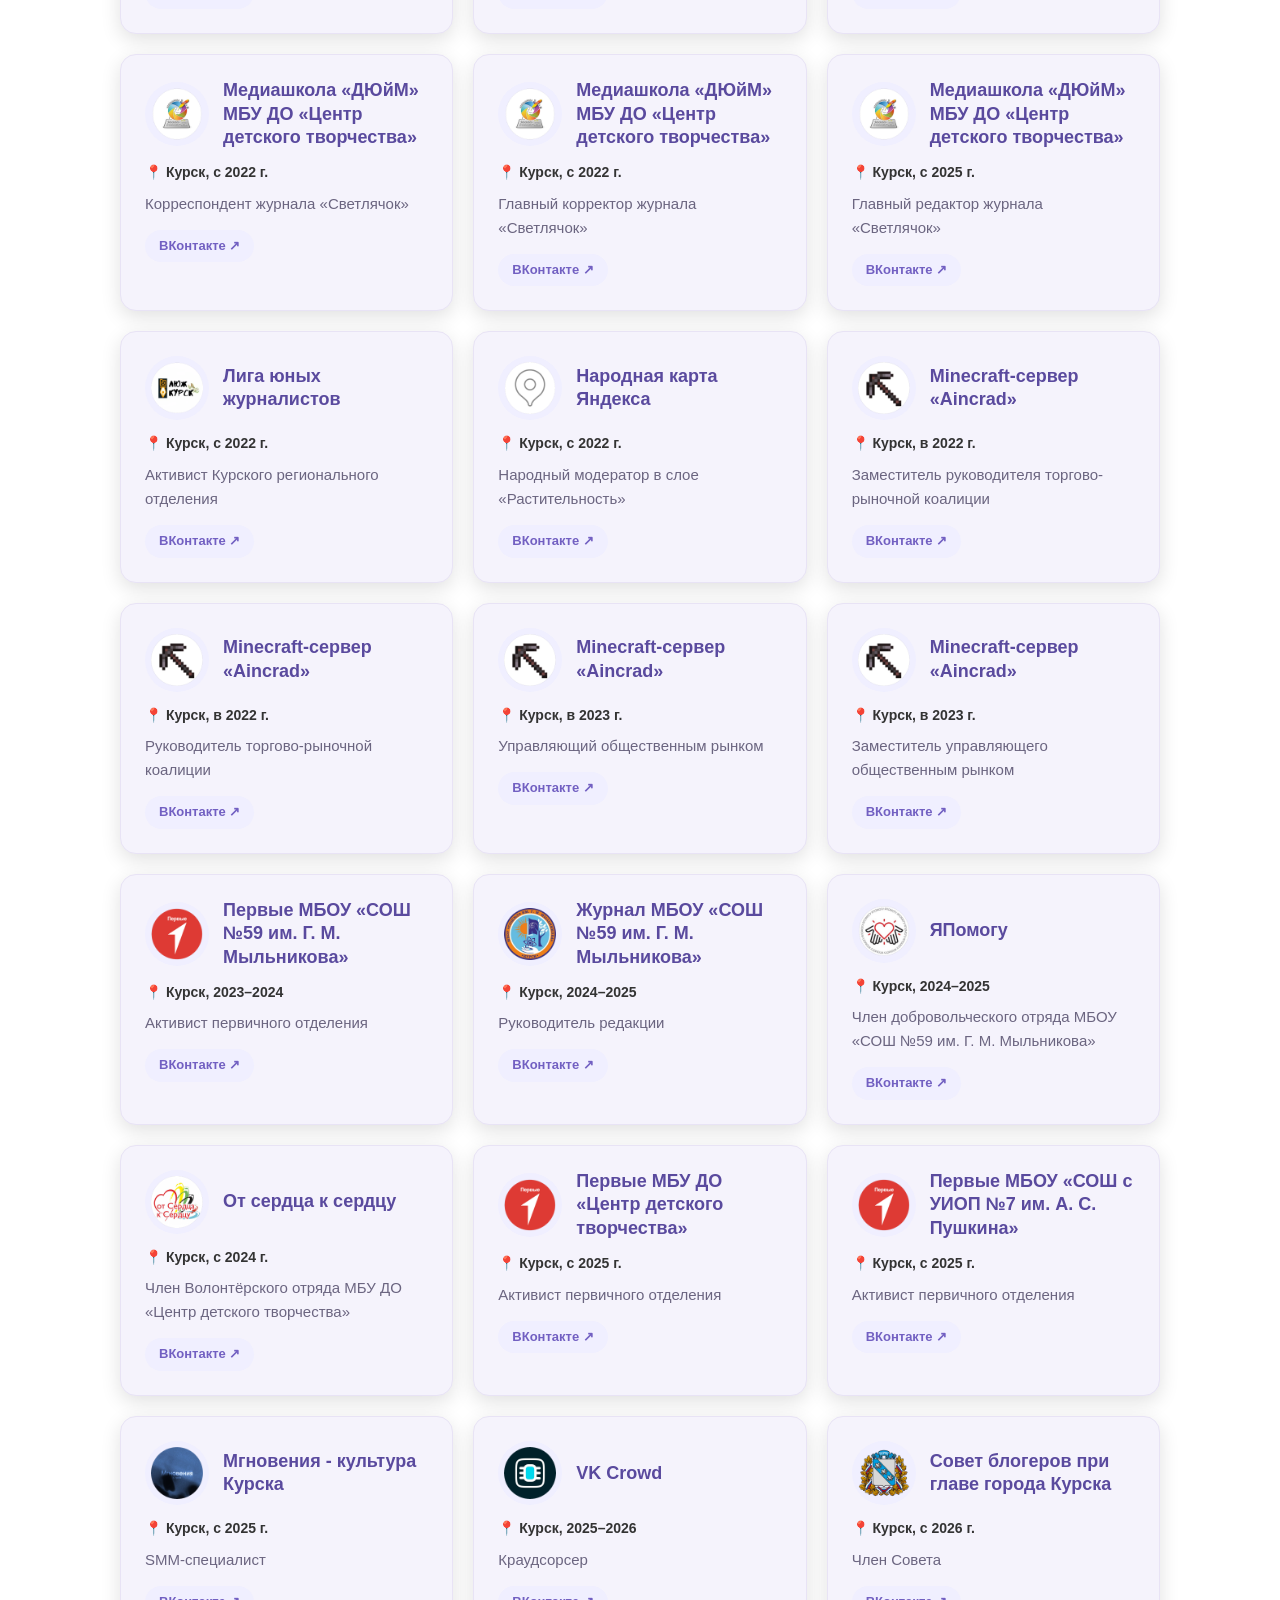
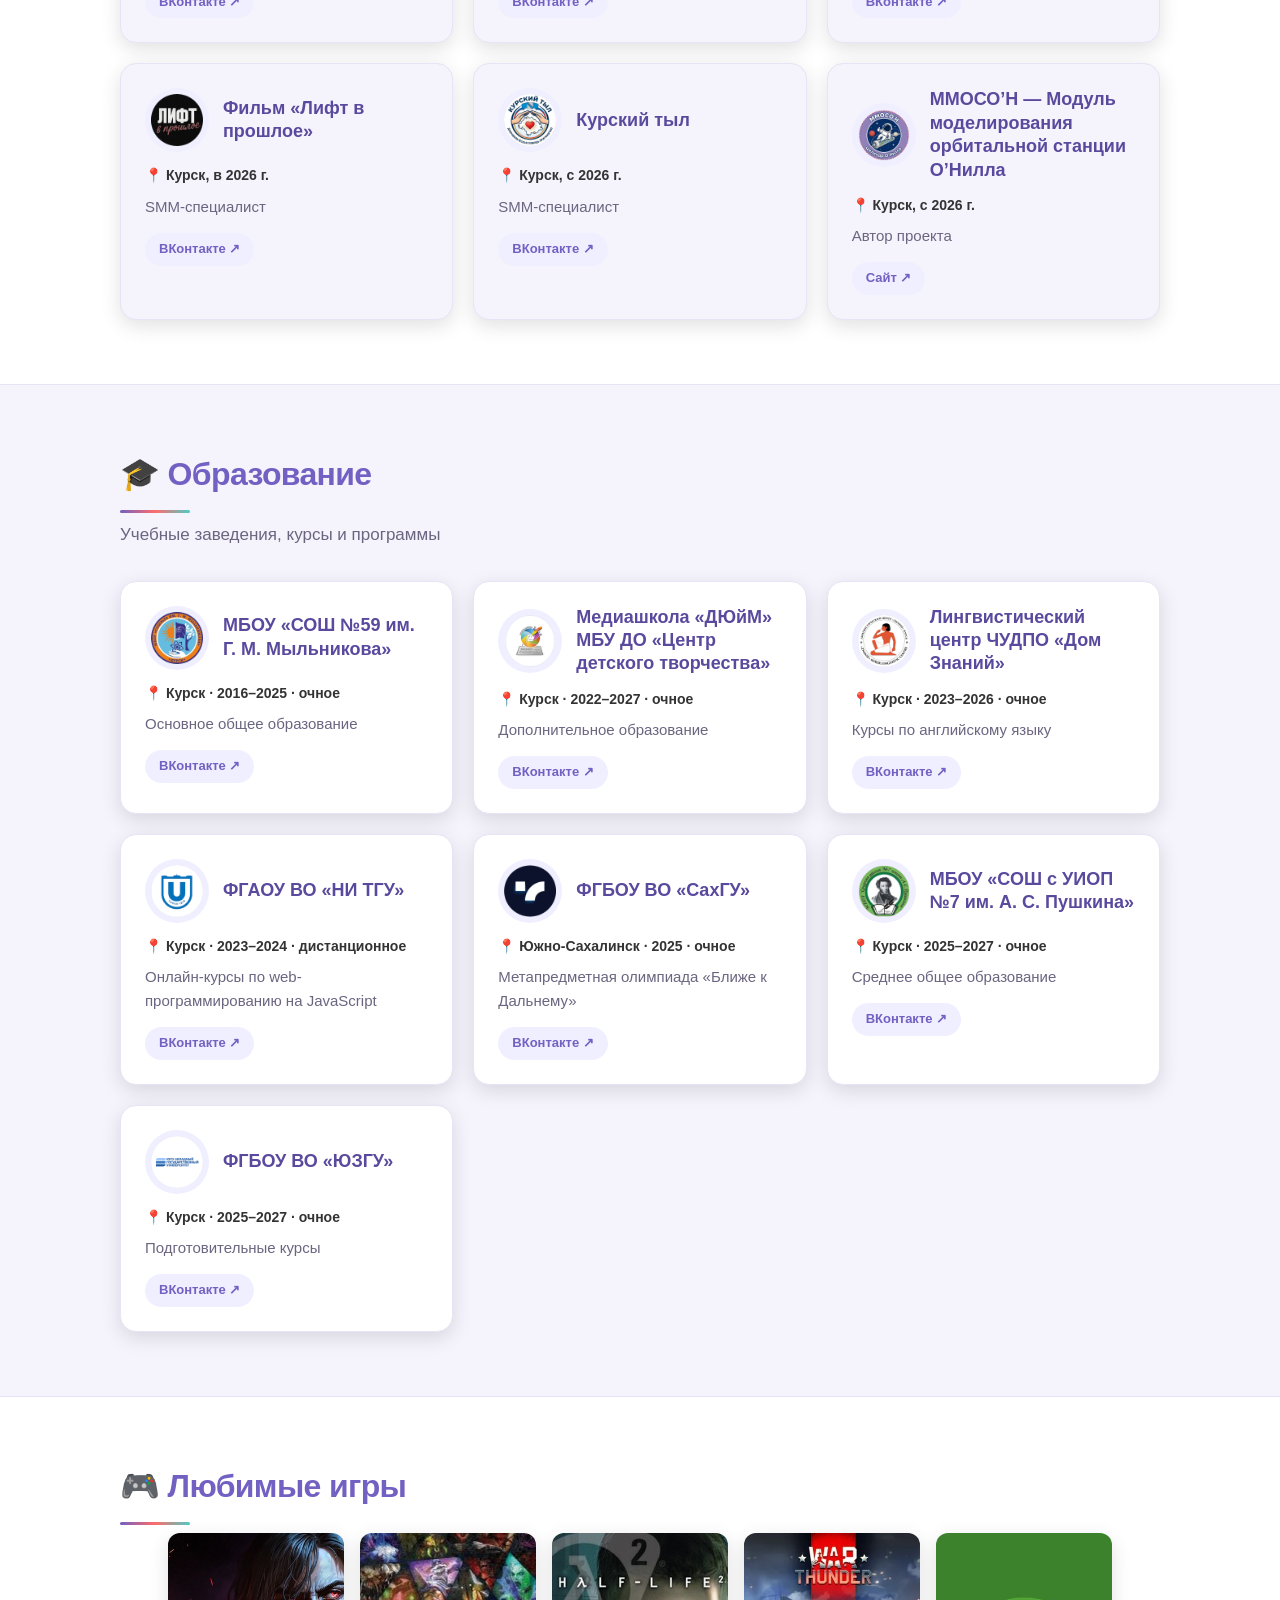
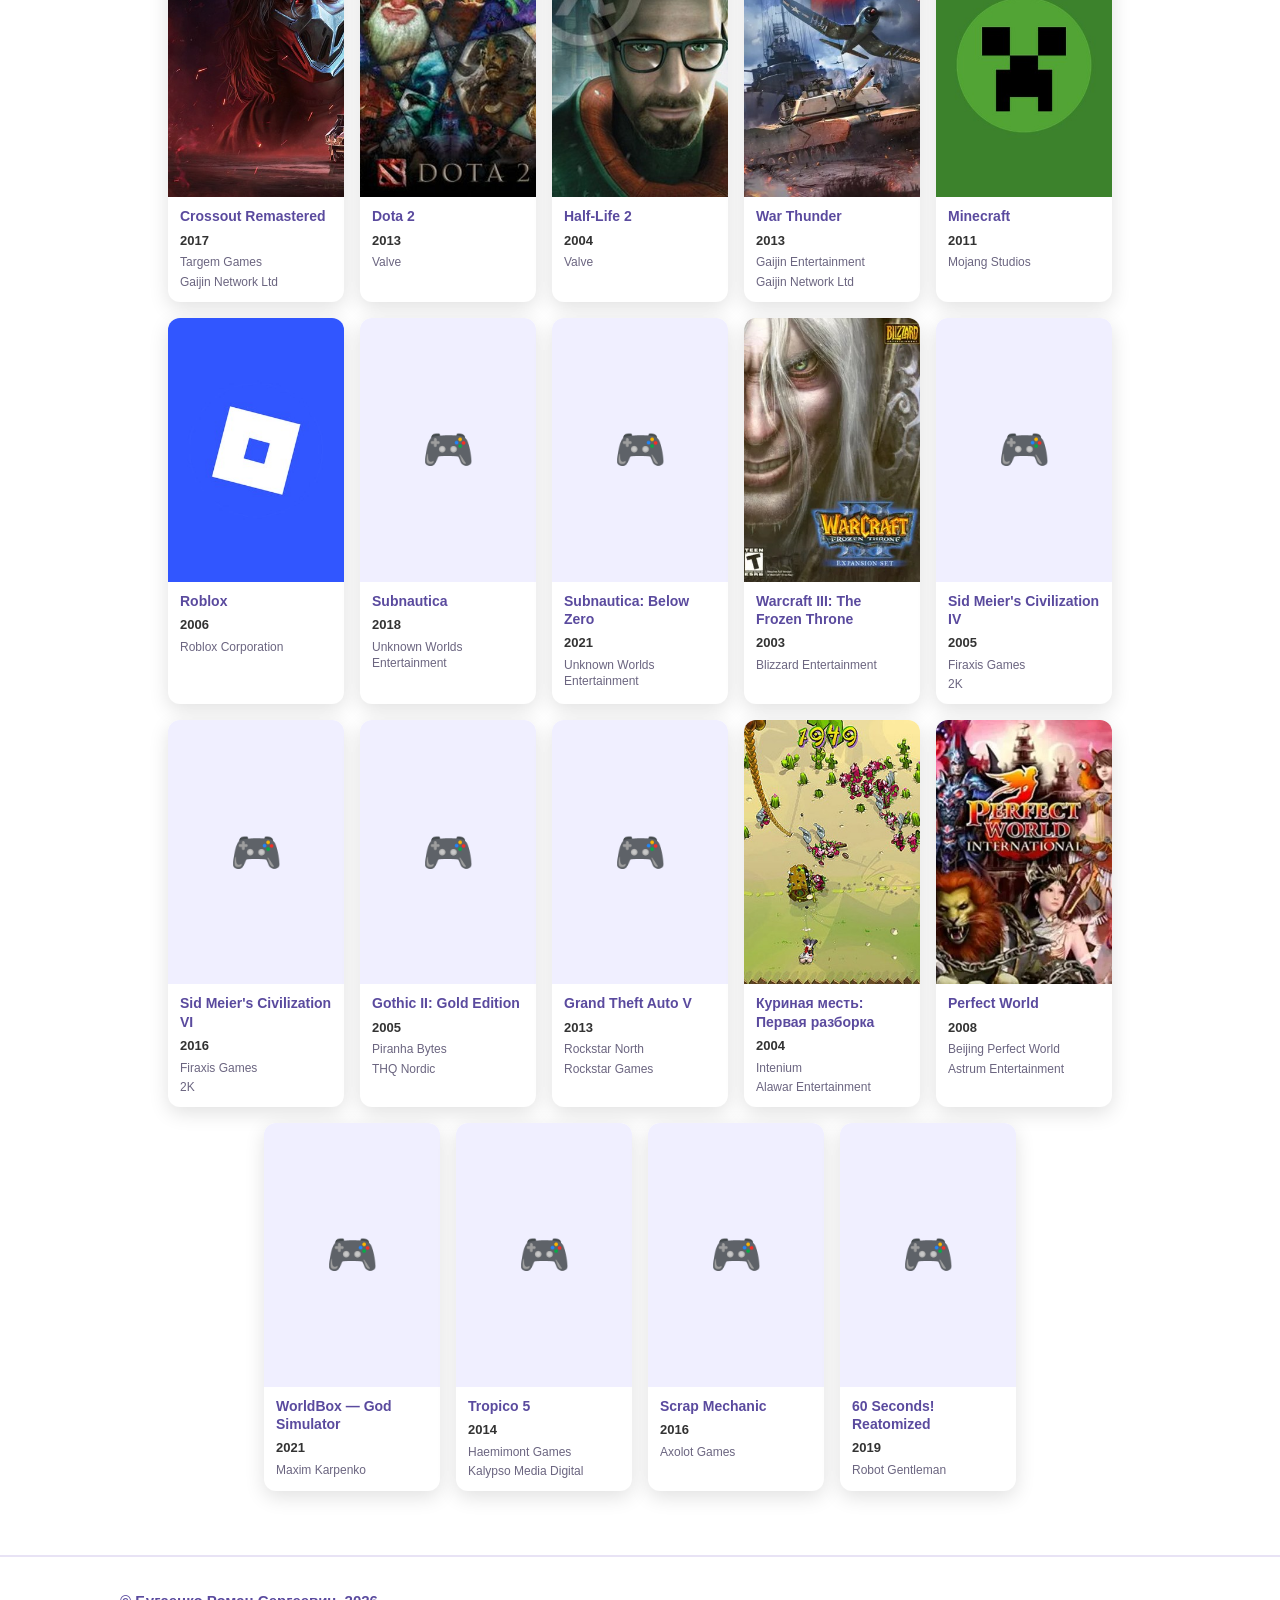
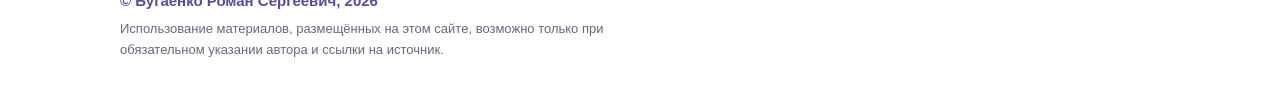
==== commit 3531f4f4: "Games section:19 cards with year/dev/publisher, remove2 Deathmatch Co-authored-by: arena-agent <2970" ====
--- a/index.html
+++ b/index.html
@@ -540,23 +540,184 @@
                 <h2 class="section__title">🎮 Любимые игры</h2>
                 
                 <div class="games">
-                    <a href="https://store.steampowered.com/app/386180/" target="_blank" rel="noopener noreferrer" title="Crossout Remastered">
-                        <img src="assets/images/games/crossout.jpg" alt="Crossout Remastered" loading="lazy" data-fallback="🎮">
-                    </a>
-                    <a href="https://store.steampowered.com/app/570/" target="_blank" rel="noopener noreferrer" title="Dota 2">
-                        <img src="assets/images/games/dota2.jpg" alt="Dota 2" loading="lazy" data-fallback="🎮">
-                    </a>
-                    <a href="https://store.steampowered.com/app/220/" target="_blank" rel="noopener noreferrer" title="Half-Life 2">
-                        <img src="assets/images/games/hl2.jpg" alt="Half-Life 2" loading="lazy" data-fallback="🎮">
-                    </a>
-                    <a href="https://store.steampowered.com/app/320/" target="_blank" rel="noopener noreferrer" title="Half-Life 2: Deathmatch">
-                        <img src="assets/images/games/hl2dm.jpg" alt="Half-Life 2: Deathmatch" loading="lazy" data-fallback="🎮">
-                    </a>
-                    <a href="https://store.steampowered.com/app/360/" target="_blank" rel="noopener noreferrer" title="Half-Life: Deathmatch Source">
-                        <img src="assets/images/games/hlds.jpg" alt="Half-Life: Deathmatch Source" loading="lazy" data-fallback="🎮">
-                    </a>
-                    <a href="https://store.steampowered.com/app/236390/" target="_blank" rel="noopener noreferrer" title="War Thunder">
-                        <img src="assets/images/games/warthunder.jpg" alt="War Thunder" loading="lazy" data-fallback="🎮">
+                    <a class="game" href="https://store.steampowered.com/app/386180/" target="_blank" rel="noopener noreferrer">
+                        <img class="game__cover" src="assets/images/games/crossout.jpg" alt="Crossout Remastered" loading="lazy" data-fallback="🎮">
+                        <div class="game__body">
+                            <h3 class="game__title">Crossout Remastered</h3>
+                            <p class="game__year">2017</p>
+                            <p class="game__dev">Targem Games</p>
+                            <p class="game__pub">Gaijin Network Ltd</p>
+                        </div>
+                    </a>
+
+                    <a class="game" href="https://store.steampowered.com/app/570/" target="_blank" rel="noopener noreferrer">
+                        <img class="game__cover" src="assets/images/games/dota2.jpg" alt="Dota 2" loading="lazy" data-fallback="🎮">
+                        <div class="game__body">
+                            <h3 class="game__title">Dota 2</h3>
+                            <p class="game__year">2013</p>
+                            <p class="game__dev">Valve</p>
+                        </div>
+                    </a>
+
+                    <a class="game" href="https://store.steampowered.com/app/220/" target="_blank" rel="noopener noreferrer">
+                        <img class="game__cover" src="assets/images/games/hl2.jpg" alt="Half-Life 2" loading="lazy" data-fallback="🎮">
+                        <div class="game__body">
+                            <h3 class="game__title">Half-Life 2</h3>
+                            <p class="game__year">2004</p>
+                            <p class="game__dev">Valve</p>
+                        </div>
+                    </a>
+
+                    <a class="game" href="https://store.steampowered.com/app/236390/" target="_blank" rel="noopener noreferrer">
+                        <img class="game__cover" src="assets/images/games/warthunder.jpg" alt="War Thunder" loading="lazy" data-fallback="🎮">
+                        <div class="game__body">
+                            <h3 class="game__title">War Thunder</h3>
+                            <p class="game__year">2013</p>
+                            <p class="game__dev">Gaijin Entertainment</p>
+                            <p class="game__pub">Gaijin Network Ltd</p>
+                        </div>
+                    </a>
+
+                    <a class="game" href="https://www.minecraft.net/" target="_blank" rel="noopener noreferrer">
+                        <img class="game__cover" src="assets/images/games/minecraft.jpg" alt="Minecraft" loading="lazy" data-fallback="🎮">
+                        <div class="game__body">
+                            <h3 class="game__title">Minecraft</h3>
+                            <p class="game__year">2011</p>
+                            <p class="game__dev">Mojang Studios</p>
+                        </div>
+                    </a>
+
+                    <a class="game" href="https://www.roblox.com/" target="_blank" rel="noopener noreferrer">
+                        <img class="game__cover" src="assets/images/games/roblox.jpg" alt="Roblox" loading="lazy" data-fallback="🎮">
+                        <div class="game__body">
+                            <h3 class="game__title">Roblox</h3>
+                            <p class="game__year">2006</p>
+                            <p class="game__dev">Roblox Corporation</p>
+                        </div>
+                    </a>
+
+                    <a class="game" href="https://store.steampowered.com/app/264710/" target="_blank" rel="noopener noreferrer">
+                        <img class="game__cover" src="https://cdn.cloudflare.steamstatic.com/steam/apps/264710/library_600x900.jpg" alt="Subnautica" loading="lazy" data-fallback="🎮">
+                        <div class="game__body">
+                            <h3 class="game__title">Subnautica</h3>
+                            <p class="game__year">2018</p>
+                            <p class="game__dev">Unknown Worlds Entertainment</p>
+                        </div>
+                    </a>
+
+                    <a class="game" href="https://store.steampowered.com/app/848450/" target="_blank" rel="noopener noreferrer">
+                        <img class="game__cover" src="https://cdn.cloudflare.steamstatic.com/steam/apps/848450/library_600x900.jpg" alt="Subnautica: Below Zero" loading="lazy" data-fallback="🎮">
+                        <div class="game__body">
+                            <h3 class="game__title">Subnautica: Below Zero</h3>
+                            <p class="game__year">2021</p>
+                            <p class="game__dev">Unknown Worlds Entertainment</p>
+                        </div>
+                    </a>
+
+                    <div class="game">
+                        <img class="game__cover" src="assets/images/games/warcraft3.jpg" alt="Warcraft III: The Frozen Throne" loading="lazy" data-fallback="🎮">
+                        <div class="game__body">
+                            <h3 class="game__title">Warcraft III: The Frozen Throne</h3>
+                            <p class="game__year">2003</p>
+                            <p class="game__dev">Blizzard Entertainment</p>
+                        </div>
+                    </div>
+
+                    <a class="game" href="https://store.steampowered.com/app/3900/" target="_blank" rel="noopener noreferrer">
+                        <img class="game__cover" src="https://cdn.cloudflare.steamstatic.com/steam/apps/3900/library_600x900.jpg" alt="Sid Meier's Civilization IV" loading="lazy" data-fallback="🎮">
+                        <div class="game__body">
+                            <h3 class="game__title">Sid Meier's Civilization IV</h3>
+                            <p class="game__year">2005</p>
+                            <p class="game__dev">Firaxis Games</p>
+                            <p class="game__pub">2K</p>
+                        </div>
+                    </a>
+
+                    <a class="game" href="https://store.steampowered.com/app/289070/" target="_blank" rel="noopener noreferrer">
+                        <img class="game__cover" src="https://cdn.cloudflare.steamstatic.com/steam/apps/289070/library_600x900.jpg" alt="Sid Meier's Civilization VI" loading="lazy" data-fallback="🎮">
+                        <div class="game__body">
+                            <h3 class="game__title">Sid Meier's Civilization VI</h3>
+                            <p class="game__year">2016</p>
+                            <p class="game__dev">Firaxis Games</p>
+                            <p class="game__pub">2K</p>
+                        </div>
+                    </a>
+
+                    <a class="game" href="https://store.steampowered.com/app/39510/" target="_blank" rel="noopener noreferrer">
+                        <img class="game__cover" src="https://cdn.cloudflare.steamstatic.com/steam/apps/39510/library_600x900.jpg" alt="Gothic II: Gold Edition" loading="lazy" data-fallback="🎮">
+                        <div class="game__body">
+                            <h3 class="game__title">Gothic II: Gold Edition</h3>
+                            <p class="game__year">2005</p>
+                            <p class="game__dev">Piranha Bytes</p>
+                            <p class="game__pub">THQ Nordic</p>
+                        </div>
+                    </a>
+
+                    <a class="game" href="https://store.steampowered.com/app/271590/" target="_blank" rel="noopener noreferrer">
+                        <img class="game__cover" src="https://cdn.cloudflare.steamstatic.com/steam/apps/271590/library_600x900.jpg" alt="Grand Theft Auto V" loading="lazy" data-fallback="🎮">
+                        <div class="game__body">
+                            <h3 class="game__title">Grand Theft Auto V</h3>
+                            <p class="game__year">2013</p>
+                            <p class="game__dev">Rockstar North</p>
+                            <p class="game__pub">Rockstar Games</p>
+                        </div>
+                    </a>
+
+                    <div class="game">
+                        <img class="game__cover" src="assets/images/games/chicken.jpg" alt="Куриная месть: Первая разборка" loading="lazy" data-fallback="🎮">
+                        <div class="game__body">
+                            <h3 class="game__title">Куриная месть: Первая разборка</h3>
+                            <p class="game__year">2004</p>
+                            <p class="game__dev">Intenium</p>
+                            <p class="game__pub">Alawar Entertainment</p>
+                        </div>
+                    </div>
+
+                    <a class="game" href="https://pwonline.ru/" target="_blank" rel="noopener noreferrer">
+                        <img class="game__cover" src="assets/images/games/perfectworld.jpg" alt="Perfect World" loading="lazy" data-fallback="🎮">
+                        <div class="game__body">
+                            <h3 class="game__title">Perfect World</h3>
+                            <p class="game__year">2008</p>
+                            <p class="game__dev">Beijing Perfect World</p>
+                            <p class="game__pub">Astrum Entertainment</p>
+                        </div>
+                    </a>
+
+                    <a class="game" href="https://store.steampowered.com/app/1206560/" target="_blank" rel="noopener noreferrer">
+                        <img class="game__cover" src="https://cdn.cloudflare.steamstatic.com/steam/apps/1206560/library_600x900.jpg" alt="WorldBox — God Simulator" loading="lazy" data-fallback="🎮">
+                        <div class="game__body">
+                            <h3 class="game__title">WorldBox — God Simulator</h3>
+                            <p class="game__year">2021</p>
+                            <p class="game__dev">Maxim Karpenko</p>
+                        </div>
+                    </a>
+
+                    <a class="game" href="https://store.steampowered.com/app/245620/" target="_blank" rel="noopener noreferrer">
+                        <img class="game__cover" src="https://cdn.cloudflare.steamstatic.com/steam/apps/245620/library_600x900.jpg" alt="Tropico 5" loading="lazy" data-fallback="🎮">
+                        <div class="game__body">
+                            <h3 class="game__title">Tropico 5</h3>
+                            <p class="game__year">2014</p>
+                            <p class="game__dev">Haemimont Games</p>
+                            <p class="game__pub">Kalypso Media Digital</p>
+                        </div>
+                    </a>
+
+                    <a class="game" href="https://store.steampowered.com/app/387990/" target="_blank" rel="noopener noreferrer">
+                        <img class="game__cover" src="https://cdn.cloudflare.steamstatic.com/steam/apps/387990/library_600x900.jpg" alt="Scrap Mechanic" loading="lazy" data-fallback="🎮">
+                        <div class="game__body">
+                            <h3 class="game__title">Scrap Mechanic</h3>
+                            <p class="game__year">2016</p>
+                            <p class="game__dev">Axolot Games</p>
+                        </div>
+                    </a>
+
+                    <a class="game" href="https://store.steampowered.com/app/1012880/" target="_blank" rel="noopener noreferrer">
+                        <img class="game__cover" src="https://cdn.cloudflare.steamstatic.com/steam/apps/1012880/library_600x900.jpg" alt="60 Seconds! Reatomized" loading="lazy" data-fallback="🎮">
+                        <div class="game__body">
+                            <h3 class="game__title">60 Seconds! Reatomized</h3>
+                            <p class="game__year">2019</p>
+                            <p class="game__dev">Robot Gentleman</p>
+                        </div>
                     </a>
                 </div>
             </div>
--- a/assets/css/style.css
+++ b/assets/css/style.css
@@ -383,7 +383,7 @@
   }
 }
 
-/* Любимые игры — ряд обложек в стиле Steam-библиотеки */
+/* Любимые игры — карточки с обложкой, годом, разработчиком и издателем */
 .games {
   display: flex;
   flex-wrap: wrap;
@@ -391,38 +391,71 @@
   justify-content: center;
 }
 
-.games a {
+.game {
   display: block;
-  width: 150px;
+  width: 176px;
+  background: var(--surface);
   border-radius: 12px;
   overflow: hidden;
   box-shadow: var(--shadow);
   transition: transform 0.2s ease, box-shadow 0.2s ease;
-}
-
-.games a:hover,
-.games a:focus-visible {
+  text-decoration: none;
+  color: inherit;
+}
+
+.game:hover,
+.game:focus-visible {
   transform: translateY(-6px);
   box-shadow: var(--shadow-hover);
 }
 
-.games img {
+.game__cover {
   display: block;
   width: 100%;
-  height: auto;
-}
-
-.games .img-fallback {
+  aspect-ratio: 2 / 3;
+  object-fit: cover;
+  background: var(--accent-soft);
+}
+
+.game__body {
+  padding: 10px 12px 12px;
+}
+
+.game__title {
+  margin: 0;
+  font-size: 14px;
+  line-height: 1.3;
+  font-weight: 600;
+  color: var(--accent-hover);
+}
+
+.game__year {
+  margin: 5px 0 0;
+  font-size: 13px;
+  font-weight: 700;
+  color: var(--text);
+}
+
+.game__dev,
+.game__pub {
+  margin: 3px 0 0;
+  font-size: 12px;
+  line-height: 1.35;
+  color: var(--muted);
+}
+
+.game .img-fallback {
   display: flex;
   align-items: center;
   justify-content: center;
+  width: 100%;
   aspect-ratio: 2 / 3;
   font-size: 42px;
   background: var(--accent-soft);
 }
 
 @media (max-width: 480px) {
-  .games a {
-    width: 100px;
-  }
-}
+  .game {
+    width: 132px;
+  }
+}
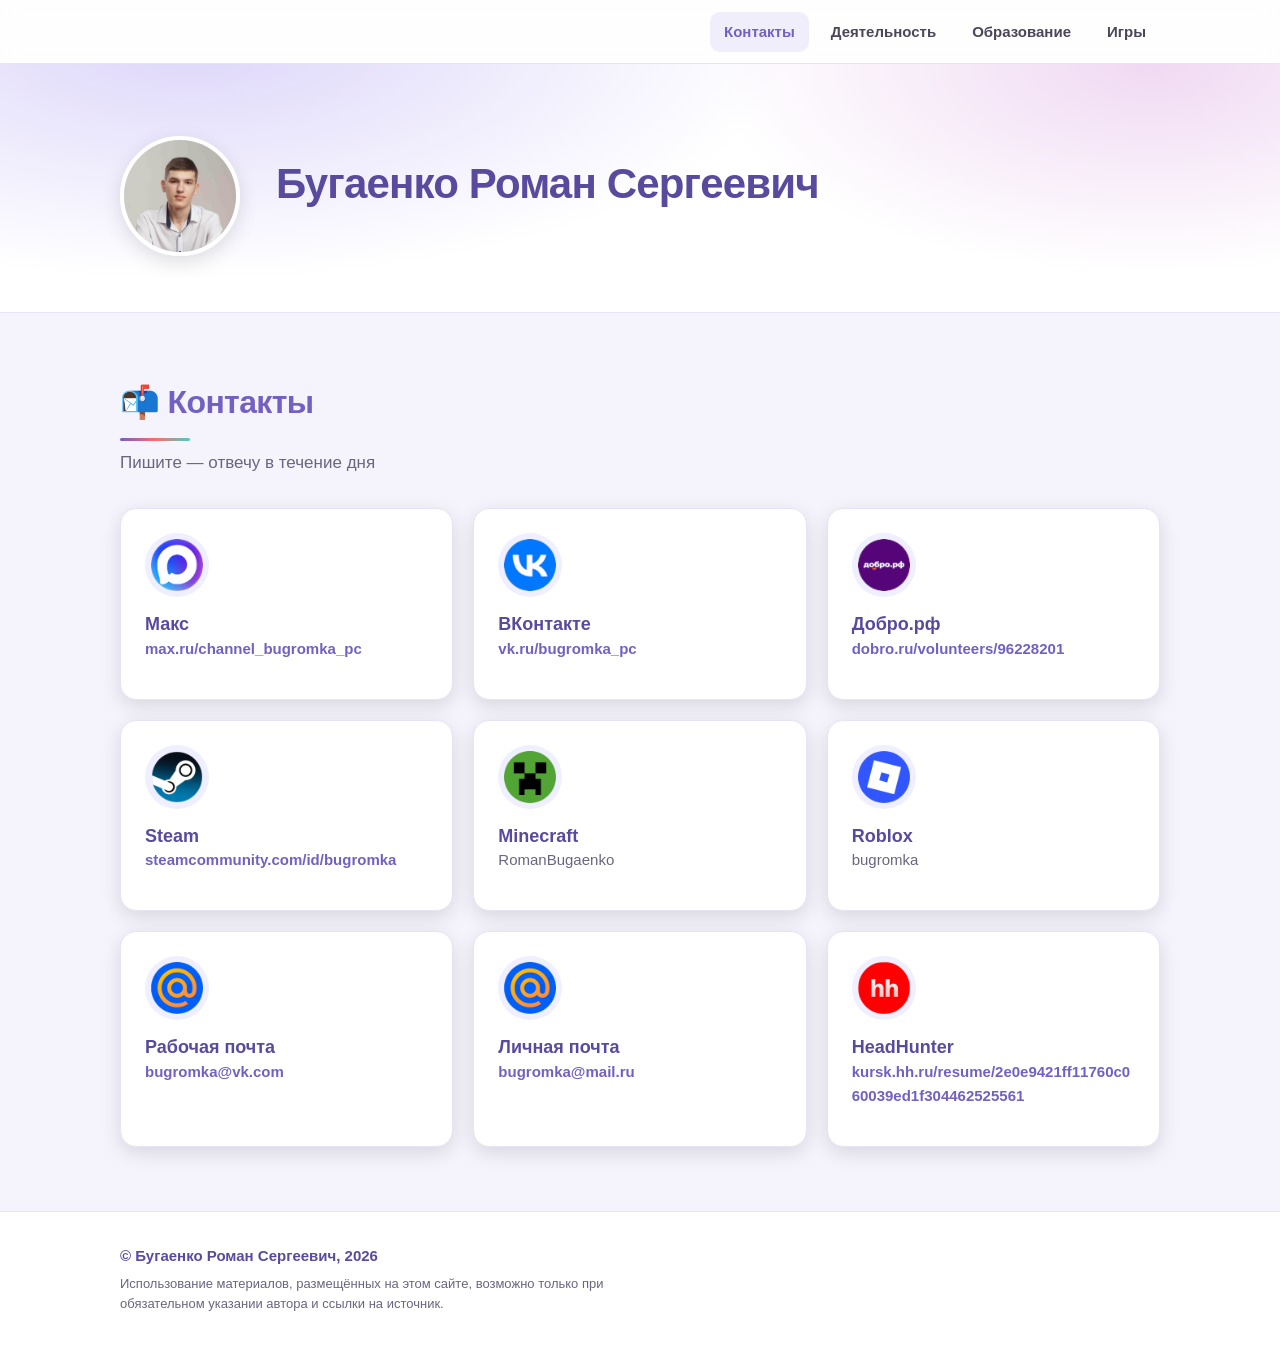
==== commit 3a58e8d8: "Multi-page site: split into4 pages, add7 games, Crossout cover with title, Perfect World Classic Co-" ====
--- a/index.html
+++ b/index.html
@@ -17,9 +17,10 @@
     <header class="site-header">
         <div class="container header__inner">
             <nav class="nav" aria-label="Основная навигация">
-                <a href="#contacts">Контакты</a>
-                <a href="#activity">Деятельность</a>
-                <a href="#education">Образование</a>
+                <a href="#contacts" aria-current="page">Контакты</a>
+                <a href="activity.html">Деятельность</a>
+                <a href="education.html">Образование</a>
+                <a href="games.html">Игры</a>
             </nav>
         </div>
     </header>
@@ -123,605 +124,7 @@
             </div>
         </section>
 
-        <section class="section section--alt" id="activity">
-            <div class="container">
-                <h2 class="section__title">⚙️ Деятельность</h2>
-                <p class="section__subtitle">Мои места работы и проекты</p>
-
-                <div class="cards">
-                    <article class="card">
-                        <div class="card__head">
-                            <div class="card__logo">
-                                <img src="assets/images/experts-vk.png"
-                                     alt="Эксперты ВКонтакте" loading="lazy" data-fallback="🧐">
-                            </div>
-                            <h3 class="card__title">Эксперты ВКонтакте</h3>
-                        </div>
-                        <p class="card__meta">📍 Курск, 2020–2022</p>
-                        <p class="card__desc">Эксперт по IT</p>
-                    
-                        <a class="card__vk" href="https://vk.ru/club182611749" target="_blank" rel="noopener noreferrer">ВКонтакте ↗</a>
-                    </article>
-                    <article class="card">
-                        <div class="card__head">
-                            <div class="card__logo">
-                                <img src="assets/images/work-vk-testers.png"
-                                     alt="VK Testers" loading="lazy" data-fallback="🧪">
-                            </div>
-                            <h3 class="card__title">VK Testers</h3>
-                        </div>
-                        <p class="card__meta">📍 Курск, 2022–2026</p>
-                        <p class="card__desc">Тестировщик</p>
-                    
-                        <a class="card__vk" href="https://vk.ru/testers" target="_blank" rel="noopener noreferrer">ВКонтакте ↗</a>
-                    </article>
-                    <article class="card">
-                        <div class="card__head">
-                            <div class="card__logo">
-                                <img src="assets/images/work-kryak.png"
-                                     alt="МХ «КРЯК»" loading="lazy" data-fallback="🌐">
-                            </div>
-                            <h3 class="card__title">МХ «КРЯК»</h3>
-                        </div>
-                        <p class="card__meta">📍 Курск, с 2022 г.</p>
-                        <p class="card__desc">Президент</p>
-                    
-                        <a class="card__vk" href="https://vk.ru/yacluster_kryak" target="_blank" rel="noopener noreferrer">ВКонтакте ↗</a>
-                    </article>
-                    <article class="card">
-                        <div class="card__head">
-                            <div class="card__logo">
-                                <img src="assets/images/dyujm.png"
-                                     alt="Медиашкола «ДЮйМ» МБУ ДО «Центр детского творчества»" loading="lazy" data-fallback="📰">
-                            </div>
-                            <h3 class="card__title">Медиашкола «ДЮйМ» МБУ ДО «Центр детского творчества»</h3>
-                        </div>
-                        <p class="card__meta">📍 Курск, с 2022 г.</p>
-                        <p class="card__desc">Корреспондент журнала «Светлячок»</p>
-                        <a class="card__vk" href="https://vk.ru/mediaschuledyujm" target="_blank" rel="noopener noreferrer">ВКонтакте ↗</a>
-                    </article>
-                    <article class="card">
-                        <div class="card__head">
-                            <div class="card__logo">
-                                <img src="assets/images/dyujm.png"
-                                     alt="Медиашкола «ДЮйМ» МБУ ДО «Центр детского творчества»" loading="lazy" data-fallback="📰">
-                            </div>
-                            <h3 class="card__title">Медиашкола «ДЮйМ» МБУ ДО «Центр детского творчества»</h3>
-                        </div>
-                        <p class="card__meta">📍 Курск, с 2022 г.</p>
-                        <p class="card__desc">Главный корректор журнала «Светлячок»</p>
-                        <a class="card__vk" href="https://vk.ru/mediaschuledyujm" target="_blank" rel="noopener noreferrer">ВКонтакте ↗</a>
-                    </article>
-                    <article class="card">
-                        <div class="card__head">
-                            <div class="card__logo">
-                                <img src="assets/images/dyujm.png"
-                                     alt="Медиашкола «ДЮйМ» МБУ ДО «Центр детского творчества»" loading="lazy" data-fallback="📰">
-                            </div>
-                            <h3 class="card__title">Медиашкола «ДЮйМ» МБУ ДО «Центр детского творчества»</h3>
-                        </div>
-                        <p class="card__meta">📍 Курск, с 2025 г.</p>
-                        <p class="card__desc">Главный редактор журнала «Светлячок»</p>
-                        <a class="card__vk" href="https://vk.ru/mediaschuledyujm" target="_blank" rel="noopener noreferrer">ВКонтакте ↗</a>
-                    </article>
-                    <article class="card">
-                        <div class="card__head">
-                            <div class="card__logo">
-                                <img src="assets/images/lyuzh.png"
-                                     alt="Лига юных журналистов" loading="lazy" data-fallback="📝">
-                            </div>
-                            <h3 class="card__title">Лига юных журналистов</h3>
-                        </div>
-                        <p class="card__meta">📍 Курск, с 2022 г.</p>
-                        <p class="card__desc">Активист Курского регионального отделения</p>
-                    
-                        <a class="card__vk" href="https://vk.ru/mediasckoola" target="_blank" rel="noopener noreferrer">ВКонтакте ↗</a>
-                    </article>
-                    <article class="card">
-                        <div class="card__head">
-                            <div class="card__logo">
-                                <img src="assets/images/nmap.png"
-                                     alt="Народная карта Яндекса" loading="lazy" data-fallback="🗺️">
-                            </div>
-                            <h3 class="card__title">Народная карта Яндекса</h3>
-                        </div>
-                        <p class="card__meta">📍 Курск, с 2022 г.</p>
-                        <p class="card__desc">Народный модератор в слое «Растительность»</p>
-                    
-                        <a class="card__vk" href="https://vk.ru/nmaps_official" target="_blank" rel="noopener noreferrer">ВКонтакте ↗</a>
-                    </article>
-                    <article class="card">
-                        <div class="card__head">
-                            <div class="card__logo">
-                                <img src="assets/images/aincrad.png"
-                                     alt="Minecraft-сервер «Aincrad»" loading="lazy" data-fallback="⛏️">
-                            </div>
-                            <h3 class="card__title">Minecraft-сервер «Aincrad»</h3>
-                        </div>
-                        <p class="card__meta">📍 Курск, в 2022 г.</p>
-                        <p class="card__desc">Заместитель руководителя торгово-рыночной коалиции</p>
-                    
-                        <a class="card__vk" href="https://vk.ru/aynckrad" target="_blank" rel="noopener noreferrer">ВКонтакте ↗</a>
-                    </article>
-                    <article class="card">
-                        <div class="card__head">
-                            <div class="card__logo">
-                                <img src="assets/images/aincrad.png"
-                                     alt="Minecraft-сервер «Aincrad»" loading="lazy" data-fallback="⛏️">
-                            </div>
-                            <h3 class="card__title">Minecraft-сервер «Aincrad»</h3>
-                        </div>
-                        <p class="card__meta">📍 Курск, в 2022 г.</p>
-                        <p class="card__desc">Руководитель торгово-рыночной коалиции</p>
-                    
-                        <a class="card__vk" href="https://vk.ru/aynckrad" target="_blank" rel="noopener noreferrer">ВКонтакте ↗</a>
-                    </article>
-                    <article class="card">
-                        <div class="card__head">
-                            <div class="card__logo">
-                                <img src="assets/images/aincrad.png"
-                                     alt="Minecraft-сервер «Aincrad»" loading="lazy" data-fallback="⛏️">
-                            </div>
-                            <h3 class="card__title">Minecraft-сервер «Aincrad»</h3>
-                        </div>
-                        <p class="card__meta">📍 Курск, в 2023 г.</p>
-                        <p class="card__desc">Управляющий общественным рынком</p>
-                    
-                        <a class="card__vk" href="https://vk.ru/aynckrad" target="_blank" rel="noopener noreferrer">ВКонтакте ↗</a>
-                    </article>
-                    <article class="card">
-                        <div class="card__head">
-                            <div class="card__logo">
-                                <img src="assets/images/aincrad.png"
-                                     alt="Minecraft-сервер «Aincrad»" loading="lazy" data-fallback="⛏️">
-                            </div>
-                            <h3 class="card__title">Minecraft-сервер «Aincrad»</h3>
-                        </div>
-                        <p class="card__meta">📍 Курск, в 2023 г.</p>
-                        <p class="card__desc">Заместитель управляющего общественным рынком</p>
-                    
-                        <a class="card__vk" href="https://vk.ru/aynckrad" target="_blank" rel="noopener noreferrer">ВКонтакте ↗</a>
-                    </article>
-                    <article class="card">
-                        <div class="card__head">
-                            <div class="card__logo">
-                                <img src="assets/images/work-pervye.png"
-                                     alt="Первые МБОУ «СОШ №59 им. Г. М. Мыльникова»" loading="lazy" data-fallback="1️⃣">
-                            </div>
-                            <h3 class="card__title">Первые МБОУ «СОШ №59 им. Г. М. Мыльникова»</h3>
-                        </div>
-                        <p class="card__meta">📍 Курск, 2023–2024</p>
-                        <p class="card__desc">Активист первичного отделения</p>
-                    
-                        <a class="card__vk" href="https://vk.ru/school59k" target="_blank" rel="noopener noreferrer">ВКонтакте ↗</a>
-                    </article>
-                    <article class="card">
-                        <div class="card__head">
-                            <div class="card__logo">
-                                <img src="assets/images/school59.png"
-                                     alt="Журнал МБОУ «СОШ №59 им. Г. М. Мыльникова»" loading="lazy" data-fallback="📰">
-                            </div>
-                            <h3 class="card__title">Журнал МБОУ «СОШ №59 им. Г. М. Мыльникова»</h3>
-                        </div>
-                        <p class="card__meta">📍 Курск, 2024–2025</p>
-                        <p class="card__desc">Руководитель редакции</p>
-                        <a class="card__vk" href="https://vk.ru/school59k" target="_blank" rel="noopener noreferrer">ВКонтакте ↗</a>
-                    </article>
-                    <article class="card">
-                        <div class="card__head">
-                            <div class="card__logo">
-                                <img src="assets/images/yapomogu.png"
-                                     alt="ЯПомогу" loading="lazy" data-fallback="🤝">
-                            </div>
-                            <h3 class="card__title">ЯПомогу</h3>
-                        </div>
-                        <p class="card__meta">📍 Курск, 2024–2025</p>
-                        <p class="card__desc">Член добровольческого отряда МБОУ «СОШ №59 им. Г. М. Мыльникова»</p>
-                    
-                        <a class="card__vk" href="https://vk.ru/school59k" target="_blank" rel="noopener noreferrer">ВКонтакте ↗</a>
-                    </article>
-                    <article class="card">
-                        <div class="card__head">
-                            <div class="card__logo">
-                                <img src="assets/images/heart2heart.png"
-                                     alt="От сердца к сердцу" loading="lazy" data-fallback="💗">
-                            </div>
-                            <h3 class="card__title">От сердца к сердцу</h3>
-                        </div>
-                        <p class="card__meta">📍 Курск, с 2024 г.</p>
-                        <p class="card__desc">Член Волонтёрского отряда МБУ ДО «Центр детского творчества»</p>
-                    
-                        <a class="card__vk" href="https://vk.ru/club193783257" target="_blank" rel="noopener noreferrer">ВКонтакте ↗</a>
-                    </article>
-                    <article class="card">
-                        <div class="card__head">
-                            <div class="card__logo">
-                                <img src="assets/images/work-pervye.png"
-                                     alt="Первые МБУ ДО «Центр детского творчества»" loading="lazy" data-fallback="1️⃣">
-                            </div>
-                            <h3 class="card__title">Первые МБУ ДО «Центр детского творчества»</h3>
-                        </div>
-                        <p class="card__meta">📍 Курск, с 2025 г.</p>
-                        <p class="card__desc">Активист первичного отделения</p>
-                    
-                        <a class="card__vk" href="https://vk.ru/cdtkursk" target="_blank" rel="noopener noreferrer">ВКонтакте ↗</a>
-                    </article>
-                    <article class="card">
-                        <div class="card__head">
-                            <div class="card__logo">
-                                <img src="assets/images/work-pervye.png"
-                                     alt="Первые МБОУ «СОШ с УИОП №7 им. А. С. Пушкина»" loading="lazy" data-fallback="1️⃣">
-                            </div>
-                            <h3 class="card__title">Первые МБОУ «СОШ с УИОП №7 им. А. С. Пушкина»</h3>
-                        </div>
-                        <p class="card__meta">📍 Курск, с 2025 г.</p>
-                        <p class="card__desc">Активист первичного отделения</p>
-                    
-                        <a class="card__vk" href="https://vk.ru/public172144702" target="_blank" rel="noopener noreferrer">ВКонтакте ↗</a>
-                    </article>
-                    <article class="card">
-                        <div class="card__head">
-                            <div class="card__logo">
-                                <img src="assets/images/work-mgnoveniya.png"
-                                     alt="Мгновения - культура Курска" loading="lazy" data-fallback="🎭">
-                            </div>
-                            <h3 class="card__title">Мгновения - культура Курска</h3>
-                        </div>
-                        <p class="card__meta">📍 Курск, с 2025 г.</p>
-                        <p class="card__desc">SMM-специалист</p>
-                    
-                        <a class="card__vk" href="https://vk.ru/kurskmoment" target="_blank" rel="noopener noreferrer">ВКонтакте ↗</a>
-                    </article>
-                    <article class="card">
-                        <div class="card__head">
-                            <div class="card__logo">
-                                <img src="assets/images/work-vk-crowd.png"
-                                     alt="VK Crowd" loading="lazy" data-fallback="👥">
-                            </div>
-                            <h3 class="card__title">VK Crowd</h3>
-                        </div>
-                        <p class="card__meta">📍 Курск, 2025–2026</p>
-                        <p class="card__desc">Краудсорсер</p>
-                    
-                        <a class="card__vk" href="https://vk.ru/crowd" target="_blank" rel="noopener noreferrer">ВКонтакте ↗</a>
-                    </article>
-                    <article class="card">
-                        <div class="card__head">
-                            <div class="card__logo">
-                                <img src="assets/images/work-gorod-kursk.png"
-                                     alt="Город Курск" loading="lazy" data-fallback="🏛️">
-                            </div>
-                            <h3 class="card__title">Совет блогеров при главе города Курска</h3>
-                        </div>
-                        <p class="card__meta">📍 Курск, с 2026 г.</p>
-                        <p class="card__desc">Член Совета</p>
-                    
-                        <a class="card__vk" href="https://vk.ru/kurskpressa" target="_blank" rel="noopener noreferrer">ВКонтакте ↗</a>
-                    </article>
-                    <article class="card">
-                        <div class="card__head">
-                            <div class="card__logo">
-                                <img src="assets/images/work-lift.png"
-                                     alt="ЛИФТ В ПРОШЛОМ" loading="lazy" data-fallback="🛗">
-                            </div>
-                            <h3 class="card__title">Фильм «Лифт в прошлое»</h3>
-                        </div>
-                        <p class="card__meta">📍 Курск, в 2026 г.</p>
-                        <p class="card__desc">SMM-специалист</p>
-                    
-                        <a class="card__vk" href="https://vk.ru/lift_v_proshloe" target="_blank" rel="noopener noreferrer">ВКонтакте ↗</a>
-                    </article>
-                    <article class="card">
-                        <div class="card__head">
-                            <div class="card__logo">
-                                <img src="assets/images/tyl.png"
-                                     alt="Курский тыл" loading="lazy" data-fallback="❤️">
-                            </div>
-                            <h3 class="card__title">Курский тыл</h3>
-                        </div>
-                        <p class="card__meta">📍 Курск, с 2026 г.</p>
-                        <p class="card__desc">SMM-специалист</p>
-                    
-                        <a class="card__vk" href="https://vk.ru/tilkursk" target="_blank" rel="noopener noreferrer">ВКонтакте ↗</a>
-                    </article>
-                    <article class="card">
-                        <div class="card__head">
-                            <div class="card__logo">
-                                <img src="assets/images/mmoson.png"
-                                     alt="ММОСО’Н — Модуль моделирования орбитальной станции О’Нилла" loading="lazy" data-fallback="🛰️">
-                            </div>
-                            <h3 class="card__title">ММОСО’Н — Модуль моделирования орбитальной станции О’Нилла</h3>
-                        </div>
-                        <p class="card__meta">📍 Курск, с 2026 г.</p>
-                        <p class="card__desc">Автор проекта</p>
-                        <a class="card__vk" href="https://www.mmoson.space/ru/index.html" target="_blank" rel="noopener noreferrer">Сайт ↗</a>
-                    </article>
-                </div>
-            </div>
-        </section>
-
-        <section class="section" id="education">
-            <div class="container">
-                <h2 class="section__title">🎓 Образование</h2>
-                <p class="section__subtitle">Учебные заведения, курсы и программы</p>
-
-                <div class="cards">
-                    <article class="card">
-                        <div class="card__head">
-                            <div class="card__logo">
-                                <img src="assets/images/school59.png"
-                                     alt="Школа №59" loading="lazy" data-fallback="🏫" referrerpolicy="no-referrer">
-                            </div>
-                            <h3 class="card__title">МБОУ «СОШ №59 им. Г. М. Мыльникова»</h3>
-                        </div>
-                        <p class="card__meta">📍 Курск · 2016–2025 · очное</p>
-                        <p class="card__desc">Основное общее образование</p>
-                        <a class="card__vk" href="https://vk.ru/school59k" target="_blank" rel="noopener noreferrer">ВКонтакте ↗</a>
-                    </article>
-                    <article class="card">
-                        <div class="card__head">
-                            <div class="card__logo">
-                                <img src="assets/images/dyujm.png"
-                                     alt="Медиашкола ДЮйМ" loading="lazy" data-fallback="🎬" referrerpolicy="no-referrer">
-                            </div>
-                            <h3 class="card__title">Медиашкола «ДЮйМ» МБУ ДО «Центр детского творчества»</h3>
-                        </div>
-                        <p class="card__meta">📍 Курск · 2022–2027 · очное</p>
-                        <p class="card__desc">Дополнительное образование</p>
-                        <a class="card__vk" href="https://vk.ru/mediaschuledyujm" target="_blank" rel="noopener noreferrer">ВКонтакте ↗</a>
-                    </article>
-                    <article class="card">
-                        <div class="card__head">
-                            <div class="card__logo">
-                                <img src="assets/images/lingvist.png"
-                                     alt="Лингвистический центр" loading="lazy" data-fallback="🗣️" referrerpolicy="no-referrer">
-                            </div>
-                            <h3 class="card__title">Лингвистический центр ЧУДПО «Дом Знаний»</h3>
-                        </div>
-                        <p class="card__meta">📍 Курск · 2023–2026 · очное</p>
-                        <p class="card__desc">Курсы по английскому языку</p>
-                        <a class="card__vk" href="https://vk.ru/club7445715" target="_blank" rel="noopener noreferrer">ВКонтакте ↗</a>
-                    </article>
-                    <article class="card">
-                        <div class="card__head">
-                            <div class="card__logo">
-                                <img src="assets/images/tsu.png"
-                                     alt="ФГАОУ ВО «НИ ТГУ»" loading="lazy" data-fallback="💻" referrerpolicy="no-referrer">
-                        </div>
-                        <h3 class="card__title">ФГАОУ ВО «НИ ТГУ»</h3>
-                        </div>
-                        <p class="card__meta">📍 Курск · 2023–2024 · дистанционное</p>
-                        <p class="card__desc">Онлайн-курсы по web-программированию на JavaScript</p>
-                        <a class="card__vk" href="https://vk.ru/tomskuniversity" target="_blank" rel="noopener noreferrer">ВКонтакте ↗</a>
-                    </article>
-                    <article class="card">
-                        <div class="card__head">
-                            <div class="card__logo">
-                                <img src="assets/images/sakhgu.png"
-                                     alt="СахГУ" loading="lazy" data-fallback="🎓" referrerpolicy="no-referrer">
-                            </div>
-                            <h3 class="card__title">ФГБОУ ВО «СахГУ»</h3>
-                        </div>
-                        <p class="card__meta">📍 Южно-Сахалинск · 2025 · очное</p>
-                        <p class="card__desc">Метапредметная олимпиада «Ближе к Дальнему»</p>
-                        <a class="card__vk" href="https://vk.ru/sakhgu" target="_blank" rel="noopener noreferrer">ВКонтакте ↗</a>
-                    </article>
-                    <article class="card">
-                        <div class="card__head">
-                            <div class="card__logo">
-                                <img src="assets/images/school7.png"
-                                     alt="Школа №7" loading="lazy" data-fallback="🏫" referrerpolicy="no-referrer">
-                            </div>
-                            <h3 class="card__title">МБОУ «СОШ с УИОП №7 им. А. С. Пушкина»</h3>
-                        </div>
-                        <p class="card__meta">📍 Курск · 2025–2027 · очное</p>
-                        <p class="card__desc">Среднее общее образование</p>
-                        <a class="card__vk" href="https://vk.ru/public172144702" target="_blank" rel="noopener noreferrer">ВКонтакте ↗</a>
-                    </article>
-                    <article class="card">
-                        <div class="card__head">
-                            <div class="card__logo">
-                                <img src="assets/images/swsu.png"
-                                     alt="ЮЗГУ" loading="lazy" data-fallback="🏛️" referrerpolicy="no-referrer">
-                            </div>
-                            <h3 class="card__title">ФГБОУ ВО «ЮЗГУ»</h3>
-                        </div>
-                        <p class="card__meta">📍 Курск · 2025–2027 · очное</p>
-                        <p class="card__desc">Подготовительные курсы</p>
-                        <a class="card__vk" href="https://vk.ru/swsu_kursk" target="_blank" rel="noopener noreferrer">ВКонтакте ↗</a>
-                    </article>
-                </div>
-            </div>
-
-        </section>
-
-        <section class="section section--alt" id="games">
-            <div class="container">
-                <h2 class="section__title">🎮 Любимые игры</h2>
-                
-                <div class="games">
-                    <a class="game" href="https://store.steampowered.com/app/386180/" target="_blank" rel="noopener noreferrer">
-                        <img class="game__cover" src="assets/images/games/crossout.jpg" alt="Crossout Remastered" loading="lazy" data-fallback="🎮">
-                        <div class="game__body">
-                            <h3 class="game__title">Crossout Remastered</h3>
-                            <p class="game__year">2017</p>
-                            <p class="game__dev">Targem Games</p>
-                            <p class="game__pub">Gaijin Network Ltd</p>
-                        </div>
-                    </a>
-
-                    <a class="game" href="https://store.steampowered.com/app/570/" target="_blank" rel="noopener noreferrer">
-                        <img class="game__cover" src="assets/images/games/dota2.jpg" alt="Dota 2" loading="lazy" data-fallback="🎮">
-                        <div class="game__body">
-                            <h3 class="game__title">Dota 2</h3>
-                            <p class="game__year">2013</p>
-                            <p class="game__dev">Valve</p>
-                        </div>
-                    </a>
-
-                    <a class="game" href="https://store.steampowered.com/app/220/" target="_blank" rel="noopener noreferrer">
-                        <img class="game__cover" src="assets/images/games/hl2.jpg" alt="Half-Life 2" loading="lazy" data-fallback="🎮">
-                        <div class="game__body">
-                            <h3 class="game__title">Half-Life 2</h3>
-                            <p class="game__year">2004</p>
-                            <p class="game__dev">Valve</p>
-                        </div>
-                    </a>
-
-                    <a class="game" href="https://store.steampowered.com/app/236390/" target="_blank" rel="noopener noreferrer">
-                        <img class="game__cover" src="assets/images/games/warthunder.jpg" alt="War Thunder" loading="lazy" data-fallback="🎮">
-                        <div class="game__body">
-                            <h3 class="game__title">War Thunder</h3>
-                            <p class="game__year">2013</p>
-                            <p class="game__dev">Gaijin Entertainment</p>
-                            <p class="game__pub">Gaijin Network Ltd</p>
-                        </div>
-                    </a>
-
-                    <a class="game" href="https://www.minecraft.net/" target="_blank" rel="noopener noreferrer">
-                        <img class="game__cover" src="assets/images/games/minecraft.jpg" alt="Minecraft" loading="lazy" data-fallback="🎮">
-                        <div class="game__body">
-                            <h3 class="game__title">Minecraft</h3>
-                            <p class="game__year">2011</p>
-                            <p class="game__dev">Mojang Studios</p>
-                        </div>
-                    </a>
-
-                    <a class="game" href="https://www.roblox.com/" target="_blank" rel="noopener noreferrer">
-                        <img class="game__cover" src="assets/images/games/roblox.jpg" alt="Roblox" loading="lazy" data-fallback="🎮">
-                        <div class="game__body">
-                            <h3 class="game__title">Roblox</h3>
-                            <p class="game__year">2006</p>
-                            <p class="game__dev">Roblox Corporation</p>
-                        </div>
-                    </a>
-
-                    <a class="game" href="https://store.steampowered.com/app/264710/" target="_blank" rel="noopener noreferrer">
-                        <img class="game__cover" src="https://cdn.cloudflare.steamstatic.com/steam/apps/264710/library_600x900.jpg" alt="Subnautica" loading="lazy" data-fallback="🎮">
-                        <div class="game__body">
-                            <h3 class="game__title">Subnautica</h3>
-                            <p class="game__year">2018</p>
-                            <p class="game__dev">Unknown Worlds Entertainment</p>
-                        </div>
-                    </a>
-
-                    <a class="game" href="https://store.steampowered.com/app/848450/" target="_blank" rel="noopener noreferrer">
-                        <img class="game__cover" src="https://cdn.cloudflare.steamstatic.com/steam/apps/848450/library_600x900.jpg" alt="Subnautica: Below Zero" loading="lazy" data-fallback="🎮">
-                        <div class="game__body">
-                            <h3 class="game__title">Subnautica: Below Zero</h3>
-                            <p class="game__year">2021</p>
-                            <p class="game__dev">Unknown Worlds Entertainment</p>
-                        </div>
-                    </a>
-
-                    <div class="game">
-                        <img class="game__cover" src="assets/images/games/warcraft3.jpg" alt="Warcraft III: The Frozen Throne" loading="lazy" data-fallback="🎮">
-                        <div class="game__body">
-                            <h3 class="game__title">Warcraft III: The Frozen Throne</h3>
-                            <p class="game__year">2003</p>
-                            <p class="game__dev">Blizzard Entertainment</p>
-                        </div>
-                    </div>
-
-                    <a class="game" href="https://store.steampowered.com/app/3900/" target="_blank" rel="noopener noreferrer">
-                        <img class="game__cover" src="https://cdn.cloudflare.steamstatic.com/steam/apps/3900/library_600x900.jpg" alt="Sid Meier's Civilization IV" loading="lazy" data-fallback="🎮">
-                        <div class="game__body">
-                            <h3 class="game__title">Sid Meier's Civilization IV</h3>
-                            <p class="game__year">2005</p>
-                            <p class="game__dev">Firaxis Games</p>
-                            <p class="game__pub">2K</p>
-                        </div>
-                    </a>
-
-                    <a class="game" href="https://store.steampowered.com/app/289070/" target="_blank" rel="noopener noreferrer">
-                        <img class="game__cover" src="https://cdn.cloudflare.steamstatic.com/steam/apps/289070/library_600x900.jpg" alt="Sid Meier's Civilization VI" loading="lazy" data-fallback="🎮">
-                        <div class="game__body">
-                            <h3 class="game__title">Sid Meier's Civilization VI</h3>
-                            <p class="game__year">2016</p>
-                            <p class="game__dev">Firaxis Games</p>
-                            <p class="game__pub">2K</p>
-                        </div>
-                    </a>
-
-                    <a class="game" href="https://store.steampowered.com/app/39510/" target="_blank" rel="noopener noreferrer">
-                        <img class="game__cover" src="https://cdn.cloudflare.steamstatic.com/steam/apps/39510/library_600x900.jpg" alt="Gothic II: Gold Edition" loading="lazy" data-fallback="🎮">
-                        <div class="game__body">
-                            <h3 class="game__title">Gothic II: Gold Edition</h3>
-                            <p class="game__year">2005</p>
-                            <p class="game__dev">Piranha Bytes</p>
-                            <p class="game__pub">THQ Nordic</p>
-                        </div>
-                    </a>
-
-                    <a class="game" href="https://store.steampowered.com/app/271590/" target="_blank" rel="noopener noreferrer">
-                        <img class="game__cover" src="https://cdn.cloudflare.steamstatic.com/steam/apps/271590/library_600x900.jpg" alt="Grand Theft Auto V" loading="lazy" data-fallback="🎮">
-                        <div class="game__body">
-                            <h3 class="game__title">Grand Theft Auto V</h3>
-                            <p class="game__year">2013</p>
-                            <p class="game__dev">Rockstar North</p>
-                            <p class="game__pub">Rockstar Games</p>
-                        </div>
-                    </a>
-
-                    <div class="game">
-                        <img class="game__cover" src="assets/images/games/chicken.jpg" alt="Куриная месть: Первая разборка" loading="lazy" data-fallback="🎮">
-                        <div class="game__body">
-                            <h3 class="game__title">Куриная месть: Первая разборка</h3>
-                            <p class="game__year">2004</p>
-                            <p class="game__dev">Intenium</p>
-                            <p class="game__pub">Alawar Entertainment</p>
-                        </div>
-                    </div>
-
-                    <a class="game" href="https://pwonline.ru/" target="_blank" rel="noopener noreferrer">
-                        <img class="game__cover" src="assets/images/games/perfectworld.jpg" alt="Perfect World" loading="lazy" data-fallback="🎮">
-                        <div class="game__body">
-                            <h3 class="game__title">Perfect World</h3>
-                            <p class="game__year">2008</p>
-                            <p class="game__dev">Beijing Perfect World</p>
-                            <p class="game__pub">Astrum Entertainment</p>
-                        </div>
-                    </a>
-
-                    <a class="game" href="https://store.steampowered.com/app/1206560/" target="_blank" rel="noopener noreferrer">
-                        <img class="game__cover" src="https://cdn.cloudflare.steamstatic.com/steam/apps/1206560/library_600x900.jpg" alt="WorldBox — God Simulator" loading="lazy" data-fallback="🎮">
-                        <div class="game__body">
-                            <h3 class="game__title">WorldBox — God Simulator</h3>
-                            <p class="game__year">2021</p>
-                            <p class="game__dev">Maxim Karpenko</p>
-                        </div>
-                    </a>
-
-                    <a class="game" href="https://store.steampowered.com/app/245620/" target="_blank" rel="noopener noreferrer">
-                        <img class="game__cover" src="https://cdn.cloudflare.steamstatic.com/steam/apps/245620/library_600x900.jpg" alt="Tropico 5" loading="lazy" data-fallback="🎮">
-                        <div class="game__body">
-                            <h3 class="game__title">Tropico 5</h3>
-                            <p class="game__year">2014</p>
-                            <p class="game__dev">Haemimont Games</p>
-                            <p class="game__pub">Kalypso Media Digital</p>
-                        </div>
-                    </a>
-
-                    <a class="game" href="https://store.steampowered.com/app/387990/" target="_blank" rel="noopener noreferrer">
-                        <img class="game__cover" src="https://cdn.cloudflare.steamstatic.com/steam/apps/387990/library_600x900.jpg" alt="Scrap Mechanic" loading="lazy" data-fallback="🎮">
-                        <div class="game__body">
-                            <h3 class="game__title">Scrap Mechanic</h3>
-                            <p class="game__year">2016</p>
-                            <p class="game__dev">Axolot Games</p>
-                        </div>
-                    </a>
-
-                    <a class="game" href="https://store.steampowered.com/app/1012880/" target="_blank" rel="noopener noreferrer">
-                        <img class="game__cover" src="https://cdn.cloudflare.steamstatic.com/steam/apps/1012880/library_600x900.jpg" alt="60 Seconds! Reatomized" loading="lazy" data-fallback="🎮">
-                        <div class="game__body">
-                            <h3 class="game__title">60 Seconds! Reatomized</h3>
-                            <p class="game__year">2019</p>
-                            <p class="game__dev">Robot Gentleman</p>
-                        </div>
-                    </a>
-                </div>
-            </div>
-        </section>
+        
 
     </main>
 
--- a/assets/css/style.css
+++ b/assets/css/style.css
@@ -101,6 +101,11 @@
   outline: none;
 }
 
+.nav a[aria-current="page"] {
+  background: #f1eefc;
+  color: var(--accent);
+}
+
 /* ---------- Герой ---------- */
 
 .hero {
